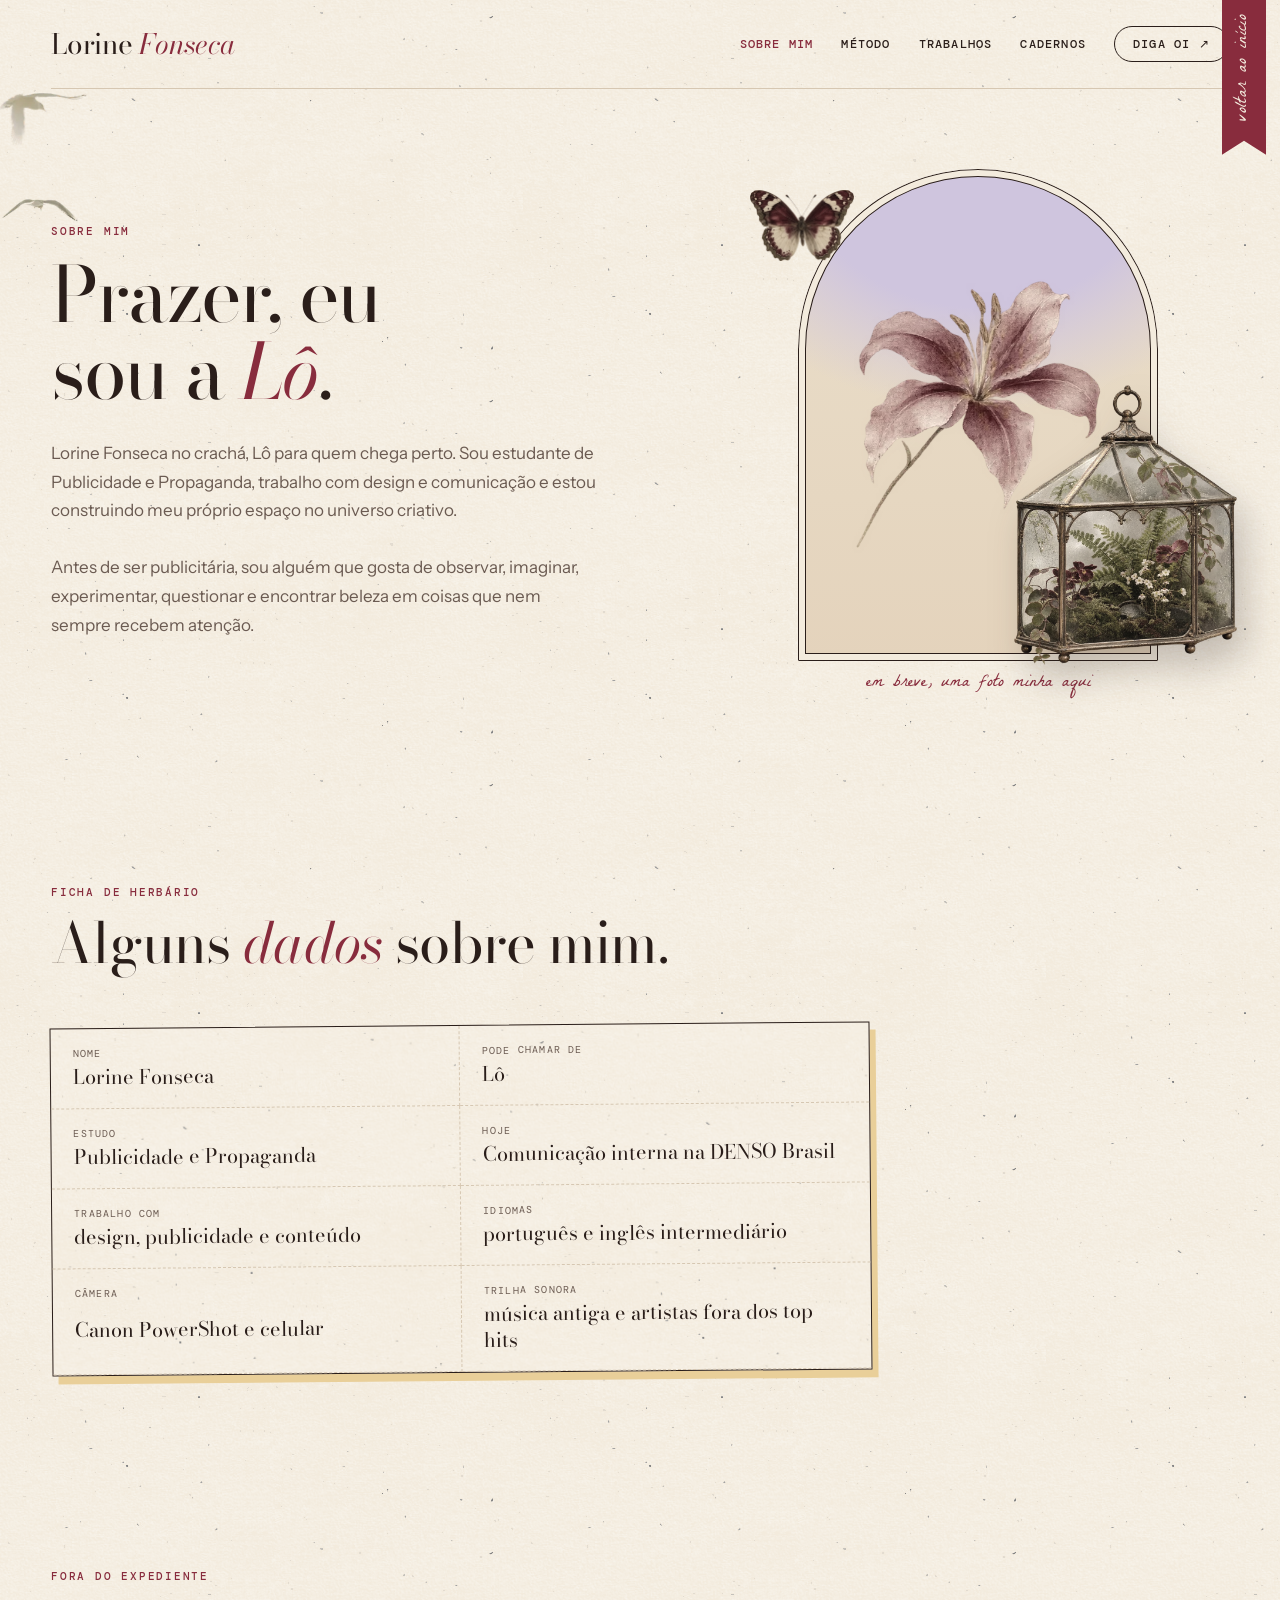
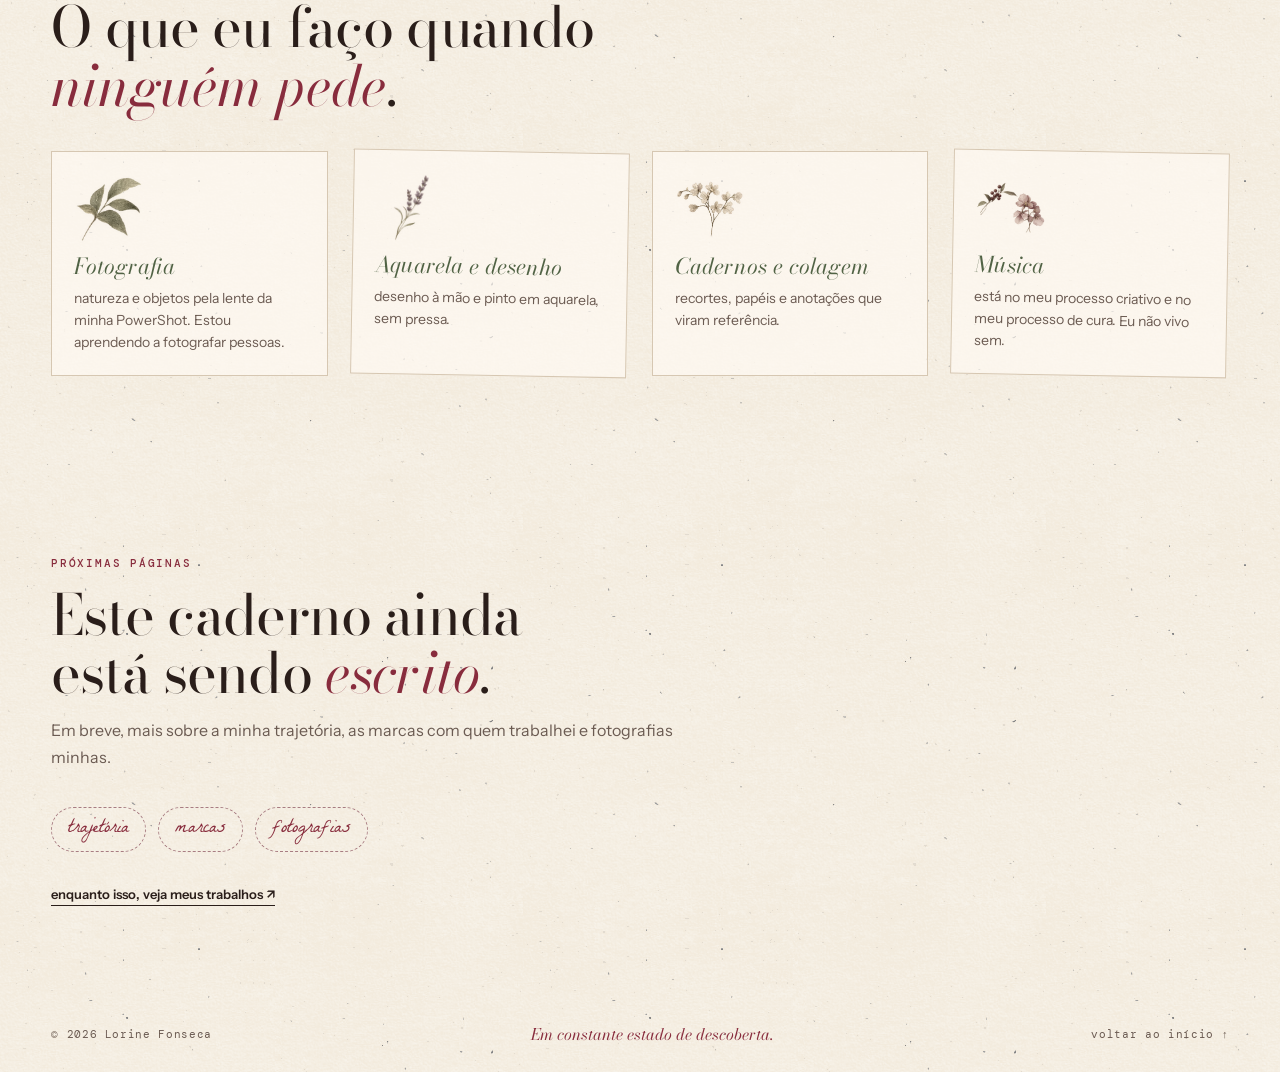
==== sobre-mim.html @ bb33f0a3 "Sobre mim, IA, ferramentas, vitrola e aquarelas desbotadas - Abertura volta para a orquídea no arco;" ====
<!doctype html>
<html lang="pt-BR">
<head>
  <meta charset="utf-8">
  <meta name="viewport" content="width=device-width,initial-scale=1">
  <meta name="theme-color" content="#F3EBDD">
  <meta name="description" content="Sobre a Lô: quem é Lorine Fonseca, o que estuda, o que faz e o que a inspira.">
  <title>Sobre mim | Lorine Fonseca</title>
  <link rel="preconnect" href="https://fonts.googleapis.com">
  <link rel="preconnect" href="https://fonts.gstatic.com" crossorigin>
  <link href="https://fonts.googleapis.com/css2?family=Bodoni+Moda:ital,opsz,wght@0,6..96,400..700;1,6..96,400..700&family=DM+Mono:wght@400;500&family=Instrument+Sans:wght@400..700&family=La+Belle+Aurore&family=Mrs+Saint+Delafield&display=swap" rel="stylesheet">
  <link rel="stylesheet" href="styles.css">
</head>
<body>
  <a class="skip" href="#quem">pular para o conteúdo</a>

  <header class="masthead wrap">
    <a href="index.html" class="wordmark" aria-label="Lorine Fonseca, início">Lorine <em>Fonseca</em></a>
    <nav aria-label="Navegação principal">
      <a href="sobre-mim.html" aria-current="page">sobre mim</a>
      <a href="index.html#metodo">método</a>
      <a href="index.html#projetos">trabalhos</a>
      <a href="index.html#moodboard">cadernos</a>
      <a class="nav-contact" href="mailto:lorinefonseca0@gmail.com">diga oi ↗</a>
    </nav>
  </header>

  <a class="bookmark" href="index.html"><span>voltar ao início</span></a>

  <main>
    <section class="me-hero wrap" id="quem">
      <div class="sky" aria-hidden="true">
        <img class="bird b1" src="assets/objetos/passaro-3.webp" alt="" width="184" height="118">
        <img class="bird b2" src="assets/objetos/passaro-5.webp" alt="" width="240" height="82">
        <img class="petal p-a" src="assets/aquarela/petala-2.webp" alt="" width="129" height="96">
        <img class="petal p-b" src="assets/aquarela/petala.webp" alt="" width="96" height="114">
      </div>
      <div>
        <p class="eyebrow">sobre mim</p>
        <h1>Prazer, eu sou a <em>Lô</em>.</h1>
        <p class="intro">Lorine Fonseca no crachá, Lô para quem chega perto. Sou estudante de Publicidade e Propaganda, trabalho com design e comunicação e estou construindo meu próprio espaço no universo criativo.</p>
        <p class="intro">Antes de ser publicitária, sou alguém que gosta de observar, imaginar, experimentar, questionar e encontrar beleza em coisas que nem sempre recebem atenção.</p>
      </div>
      <figure class="portrait-art">
        <div class="arch">
          <img src="assets/aquarela/lirio.webp" alt="Lírio em aquarela" width="345" height="375">
        </div>
        <img class="butterfly" src="assets/objetos/borboleta-vinho.webp" alt="" width="420" height="287">
        <img class="terrarium" src="assets/objetos/terrario.webp" alt="Terrário de vidro e bronze com samambaias e flores" width="760" height="951">
        <figcaption class="portrait-note">em breve, uma foto minha aqui</figcaption>
      </figure>
    </section>

    <section class="me-section wrap" aria-labelledby="ficha">
      <div class="me-section-head">
        <p class="label">ficha de herbário</p>
        <h2 id="ficha">Alguns <em>dados</em> sobre mim.</h2>
      </div>
      <dl class="file-card">
        <div><dt>nome</dt><dd>Lorine Fonseca</dd></div>
        <div><dt>pode chamar de</dt><dd>Lô</dd></div>
        <div><dt>estudo</dt><dd>Publicidade e Propaganda</dd></div>
        <div><dt>hoje</dt><dd>Comunicação interna na DENSO Brasil</dd></div>
        <div><dt>trabalho com</dt><dd>design, publicidade e conteúdo</dd></div>
        <div><dt>idiomas</dt><dd>português e inglês intermediário</dd></div>
        <div><dt>câmera</dt><dd>Canon PowerShot e celular</dd></div>
        <div><dt>trilha sonora</dt><dd>música antiga e artistas fora dos top hits</dd></div>
      </dl>
    </section>

    <section class="me-section wrap" aria-labelledby="fora">
      <div class="me-section-head">
        <p class="label">fora do expediente</p>
        <h2 id="fora">O que eu faço quando <em>ninguém pede</em>.</h2>
      </div>
      <div class="hobbies">
        <figure class="hobby">
          <img src="assets/aquarela/folhas.webp" alt="" width="219" height="216" loading="lazy">
          <b>Fotografia</b>
          <span>natureza e objetos pela lente da minha PowerShot. Estou aprendendo a fotografar pessoas.</span>
        </figure>
        <figure class="hobby">
          <img src="assets/aquarela/lavanda.webp" alt="" width="162" height="300" loading="lazy">
          <b>Aquarela e desenho</b>
          <span>desenho à mão e pinto em aquarela, sem pressa.</span>
        </figure>
        <figure class="hobby">
          <img src="assets/aquarela/ramo-creme.webp" alt="" width="273" height="231" loading="lazy">
          <b>Cadernos e colagem</b>
          <span>recortes, papéis e anotações que viram referência.</span>
        </figure>
        <figure class="hobby">
          <img src="assets/aquarela/frutinhas.webp" alt="" width="432" height="327" loading="lazy">
          <b>Música</b>
          <span>está no meu processo criativo e no meu processo de cura. Eu não vivo sem.</span>
        </figure>
      </div>
    </section>

    <section class="me-section wrap" aria-labelledby="proximas">
      <div class="me-section-head">
        <p class="label">próximas páginas</p>
        <h2 id="proximas">Este caderno ainda está sendo <em>escrito</em>.</h2>
        <p>Em breve, mais sobre a minha trajetória, as marcas com quem trabalhei e fotografias minhas.</p>
      </div>
      <div class="next-pages">
        <span>trajetória</span><span>marcas</span><span>fotografias</span>
      </div>
      <a class="text-link" href="index.html#projetos">enquanto isso, veja meus trabalhos ↗</a>
    </section>
  </main>

  <footer class="footer wrap">
    <span>© <span id="year">2026</span> Lorine Fonseca</span>
    <span class="footer-note">Em constante estado de descoberta.</span>
    <a href="index.html">voltar ao início ↑</a>
  </footer>

  <script src="script.js"></script>
</body>
</html>
---- styles.css ----
/* =========================================================
   Lorine Fonseca (Lô) — portfólio
   Direção: editorial anotado + botânica em aquarela.
   Paleta baseada nas paletas salvas na pasta "new me".
   ========================================================= */
:root {
  --papel: #F3EBDD;
  --papel-2: #EADFCB;
  --tinta: #2A1E1A;
  --tinta-suave: #6B5B52;
  --linha: #D6C7B2;
  --borgonha: #882C3D;   /* Deep Burgundy */
  --vinho: #5E1A28;
  --oliva: #818D47;      /* Olive Green */
  --floresta: #516345;   /* Forest Green */
  --musgo: #2F3A24;
  --ouro: #C29A51;       /* Muted Gold */
  --rosa: #A87D82;       /* Dusty Rose */
  --manteiga: #E9CF99;
  --lavanda: #CFC5DE;

  --f-display: 'Bodoni Moda', 'Didot', 'Bodoni 72', 'Times New Roman', serif;
  --f-text: 'Instrument Sans', 'Helvetica Neue', Arial, sans-serif;
  --f-mono: 'DM Mono', ui-monospace, Menlo, monospace;
  --f-hand: 'La Belle Aurore', 'Segoe Script', cursive;
  --f-sig: 'Mrs Saint Delafield', 'Snell Roundhand', cursive;

  --gutter: max(20px, 4vw);
  --tex-papel: url('assets/texturas/papel.png');
  /* ilustrações desbotadas, como aquarela; a cor volta no hover */
  --desbotado: saturate(.5) sepia(.14) brightness(1.04) contrast(.94);
  --vivo: saturate(.95) sepia(0) brightness(1) contrast(1);
}

*, *::before, *::after { box-sizing: border-box; }
html { scroll-behavior: smooth; }
body {
  margin: 0;
  background: var(--papel) var(--tex-papel);
  color: var(--tinta);
  font: 16px/1.7 var(--f-text);
  overflow-x: hidden;
  -webkit-font-smoothing: antialiased;
}
img { max-width: 100%; height: auto; display: block; }
a { color: inherit; text-decoration: none; }
h1, h2, h3 { margin: 0; font-weight: 400; text-wrap: balance; }
p { margin: 0; }
::selection { background: var(--lavanda); color: var(--tinta); }
:focus-visible { outline: 2px solid var(--borgonha); outline-offset: 4px; }

.wrap { width: min(1200px, 100% - 2 * var(--gutter)); margin-inline: auto; }
.label, .eyebrow {
  font: 500 11px/1.4 var(--f-mono);
  letter-spacing: .16em;
  text-transform: uppercase;
  color: var(--borgonha);
}
.skip {
  position: absolute; left: 12px; top: -60px; z-index: 50;
  background: var(--tinta); color: var(--papel); padding: 10px 14px; font-size: 13px;
}
.skip:focus { top: 12px; }

/* ---------- ilustrações: aquarela desbotada ---------- */
.arch img, .about-art img, .pressed img, .wc, .deco, .services img,
.player-art .gramophone, .object img, .butterfly, .petal, .portrait-art img, .hobby img {
  filter: var(--desbotado);
  transition: filter .8s ease, transform .6s ease;
}
.hero-art:hover .arch img, .about-art:hover img, .pressed:hover img, .services li:hover img,
.object:hover img, .soundtrack:hover .gramophone, .portrait-art:hover img, .hobby:hover img { filter: var(--vivo); }
.deco { position: absolute; pointer-events: none; opacity: .85; }

/* ---------- botões e links ---------- */
.btn {
  display: inline-flex; align-items: center; gap: 18px;
  background: var(--tinta); color: var(--papel);
  padding: 16px 24px; border-radius: 999px;
  font: 600 13px/1 var(--f-text); letter-spacing: .02em;
  transition: background .25s, transform .25s;
}
.btn:hover { background: var(--borgonha); transform: translateY(-2px); }
.btn-light { background: var(--papel); color: var(--musgo); }
.btn-light:hover { background: var(--manteiga); color: var(--musgo); }
.text-link {
  justify-self: start;
  font: 600 13px/1 var(--f-text);
  padding-bottom: 5px;
  background: linear-gradient(currentColor, currentColor) 0 100% / 100% 1px no-repeat;
  transition: color .2s;
}
.text-link:hover { color: var(--borgonha); }

/* ---------- cabeçalho ---------- */
.masthead {
  position: relative; z-index: 5;
  display: flex; align-items: center; justify-content: space-between; gap: 24px;
  padding-block: 26px;
  border-bottom: 1px solid var(--linha);
}
.wordmark { font: 400 28px/1 var(--f-display); letter-spacing: -.01em; white-space: nowrap; }
.wordmark em { color: var(--borgonha); }
.masthead nav { display: flex; align-items: center; gap: 28px; font: 500 12px/1 var(--f-mono); letter-spacing: .1em; text-transform: uppercase; }
.masthead nav a:not(.nav-contact):hover, .masthead nav a[aria-current] { color: var(--borgonha); }
.nav-contact { border: 1px solid var(--tinta); border-radius: 999px; padding: 11px 18px; transition: background .2s, color .2s; }
.nav-contact:hover { background: var(--tinta); color: var(--papel); }

/* ---------- marcador de página (flutuante) ---------- */
.bookmark {
  position: fixed; z-index: 40;
  right: max(14px, env(safe-area-inset-right, 0px)); top: 0;
  width: 44px; padding: 22px 0 34px;
  background: var(--borgonha); color: var(--papel);
  clip-path: polygon(0 0, 100% 0, 100% 100%, 50% calc(100% - 14px), 0 100%);
  box-shadow: 0 6px 14px #2a1e1a40;
  display: grid; justify-items: center;
  transform: translateY(-8px);
  transition: transform .35s cubic-bezier(.2, .7, .2, 1), background .25s;
  animation: bookmark-in 1s .6s both cubic-bezier(.2, .7, .2, 1);
}
.bookmark span { writing-mode: vertical-rl; transform: rotate(180deg); font: 400 18px/1 var(--f-hand); letter-spacing: .02em; white-space: nowrap; }
.bookmark:hover, .bookmark:focus-visible { transform: translateY(0); background: var(--vinho); }
@keyframes bookmark-in { from { transform: translateY(-110%); } }

/* ---------- início ---------- */
.hero {
  position: relative;
  display: grid;
  grid-template-columns: 170px minmax(0, 1.25fr) minmax(0, .85fr);
  gap: 48px;
  align-items: center;
  padding-block: 72px 96px;
}
.sky { position: absolute; inset: -60px calc(-1 * var(--gutter)) 0; overflow: hidden; pointer-events: none; z-index: 0; }
.hero > :not(.sky) { position: relative; z-index: 1; }

.bird { position: absolute; pointer-events: none; opacity: .75; }
.sky .bird { left: 0; animation: fly linear infinite; }
.b1 { width: 90px; top: 8%; animation-duration: 38s !important; animation-delay: -6s !important; }
.b2 { width: 80px; top: 22%; animation-duration: 46s !important; animation-delay: -24s !important; }
.b3 { width: 64px; top: 4%; animation-duration: 52s !important; animation-delay: -38s !important; }
@keyframes fly {
  0% { transform: translate(-15vw, 30px) rotate(4deg); }
  25% { transform: translate(20vw, 0) rotate(-2deg); }
  50% { transform: translate(55vw, 26px) rotate(3deg); }
  75% { transform: translate(85vw, -6px) rotate(-3deg); }
  100% { transform: translate(115vw, 20px) rotate(2deg); }
}
.petal { position: absolute; width: 26px; top: -40px; opacity: 0; animation: fall linear infinite; }
.p-a { left: 62%; animation-duration: 15s; animation-delay: 1s; }
.p-b { left: 80%; width: 32px; animation-duration: 19s; animation-delay: 6s; }
.p-c { left: 40%; width: 20px; animation-duration: 17s; animation-delay: 11s; }
@keyframes fall {
  0% { transform: translate(0, 0) rotate(0); opacity: 0; }
  10% { opacity: .9; }
  50% { transform: translate(-40px, 360px) rotate(160deg); }
  90% { opacity: .8; }
  100% { transform: translate(30px, 720px) rotate(320deg); opacity: 0; }
}

.margin {
  align-self: stretch;
  display: grid; align-content: center; gap: 10px;
  padding-right: 24px;
  border-right: 1px solid var(--linha);
}
.note-n { font: 400 11px/1.3 var(--f-mono); letter-spacing: .08em; color: var(--tinta-suave); margin-top: 14px; }
.note-n:first-child { margin-top: 0; }
.hand { font: 400 20px/1.2 var(--f-hand); color: var(--borgonha); transition: opacity .4s, transform .4s; }
.hand.dim { opacity: .22; }
.hand.lit { transform: translateX(4px); }

.hero h1 {
  font: 400 clamp(40px, 5.2vw, 76px)/1.03 var(--f-display);
  letter-spacing: -.02em;
  margin-top: 22px;
}
.w {
  font: inherit; font-style: italic; color: var(--borgonha); letter-spacing: inherit;
  background: linear-gradient(var(--lavanda), var(--lavanda)) 0 88% / 0 .3em no-repeat;
  border: 0; padding: 0; cursor: help;
  transition: background-size .4s ease, color .3s;
}
.w:hover, .w:focus-visible, .w.on { background-size: 100% .3em; color: var(--vinho); outline: none; }
.intro { max-width: 46ch; margin-top: 28px; color: var(--tinta-suave); font-size: 17px; }
.hero-actions { display: flex; align-items: center; gap: 28px; margin-top: 34px; flex-wrap: wrap; }

.hero-art { position: relative; margin: 0; justify-self: center; width: min(100%, 380px); }
.arch {
  position: relative;
  aspect-ratio: 3 / 4.1;
  border-radius: 999px 999px 6px 6px;
  overflow: hidden;
  background:
    radial-gradient(120% 70% at 50% 0%, var(--lavanda) 0 40%, transparent 70%),
    linear-gradient(var(--papel-2), #E4D3BC);
  box-shadow: inset 0 0 0 1px var(--tinta), inset 0 0 0 7px var(--papel), inset 0 0 0 8px var(--tinta);
}
.arch img {
  position: absolute; left: 50%; top: 5%;
  width: 84%; transform: translateX(-50%);
}
.hero-art:hover .arch img { transform: translateX(-50%) scale(1.03) rotate(-1deg); }
.butterfly {
  position: absolute; width: 104px; left: -48px; top: 4%;
  animation: flutter 5s ease-in-out infinite alternate;
  pointer-events: none;
}
@keyframes flutter {
  0% { transform: rotate(-18deg) translate(0, 0) scaleX(1); }
  45% { transform: rotate(-12deg) translate(8px, -12px) scaleX(.86); }
  55% { transform: rotate(-12deg) translate(10px, -14px) scaleX(1); }
  100% { transform: rotate(-22deg) translate(-4px, 6px) scaleX(.92); }
}
.hero-art figcaption { display: flex; justify-content: space-between; align-items: baseline; gap: 12px; margin-top: 10px; }
.sig { font: 400 52px/1 var(--f-sig); color: var(--borgonha); }
.tag { font: 400 10px/1.3 var(--f-mono); letter-spacing: .06em; color: var(--tinta-suave); text-align: right; }

/* ---------- faixa de frases ---------- */
.ticker { background: var(--borgonha); color: var(--papel); overflow: hidden; white-space: nowrap; padding-block: 16px; }
.ticker-track { display: inline-flex; align-items: center; gap: 28px; animation: marquee 60s linear infinite; }
.ticker span { font: italic 400 22px/1 var(--f-display); }
.ticker i { font-style: normal; color: var(--manteiga); font-size: 20px; }
@keyframes marquee { to { transform: translateX(-50%); } }

/* ---------- sobre ---------- */
.about {
  position: relative;
  display: grid;
  grid-template-columns: minmax(0, .8fr) minmax(0, 1.2fr);
  gap: 72px;
  align-items: center;
  padding-block: 120px;
}
.deco-hera { width: 110px; right: -10px; top: 40px; animation: sway 7s ease-in-out infinite alternate; transform-origin: top center; }
@keyframes sway { from { rotate: -2deg; } to { rotate: 3deg; } }
.about-art { position: relative; margin: 0; max-width: 430px; justify-self: center; }
.specimen-label {
  position: absolute; right: -18px; bottom: 8%;
  display: grid; gap: 4px;
  background: var(--papel) var(--tex-papel);
  border: 1px solid var(--tinta);
  padding: 12px 16px; max-width: 220px;
  transform: rotate(-3deg);
  box-shadow: 4px 6px 0 var(--manteiga);
}
.specimen-label span { font: italic 400 18px/1.1 var(--f-display); }
.specimen-label small { font: 400 16px/1.15 var(--f-hand); color: var(--borgonha); }
.about-copy { display: grid; gap: 18px; max-width: 620px; }
.about-copy h2, .notebook-head h2, .contact h2, .ai h2, .me-section h2 {
  font: 400 clamp(38px, 4.4vw, 62px)/1.04 var(--f-display);
  letter-spacing: -.015em;
}
.about-copy h2 em, .notebook-head h2 em, .ai h2 em, .me-section h2 em { color: var(--borgonha); }
.about-copy > p:not(.label) { color: var(--tinta-suave); }
.principles { list-style: none; margin: 14px 0 0; padding: 0; display: grid; grid-template-columns: repeat(3, minmax(0, 1fr)); gap: 14px; }
.principles li {
  display: grid; gap: 6px; align-content: start;
  padding: 16px 16px 18px;
  border: 1px solid var(--linha);
  background: #fffaf2a6;
  transition: transform .3s, border-color .3s;
}
.principles li:hover { transform: translateY(-3px) rotate(-.6deg); border-color: var(--tinta); }
.p-n { font: 400 10px/1.3 var(--f-mono); letter-spacing: .1em; text-transform: uppercase; color: var(--tinta-suave); }
.principles b { font: italic 400 22px/1.1 var(--f-display); color: var(--floresta); }
.principles li > span:last-child { font-size: 14px; line-height: 1.5; color: var(--tinta-suave); }

/* ---------- método, serviços e ferramentas (sketchbook) ---------- */
.method {
  position: relative; isolation: isolate;
  padding-block: 110px 120px;
  background:
    linear-gradient(#2f3a24b3, #2f3a2499),
    var(--floresta) url('assets/fotos/bokeh.webp') center / cover no-repeat;
  color: var(--papel);
  overflow: hidden;
}
.method-head { display: grid; gap: 14px; max-width: 680px; }
.method-head .label { color: var(--manteiga); }
.method-head h2 { font: 400 clamp(38px, 4.4vw, 62px)/1.04 var(--f-display); letter-spacing: -.015em; }
.method-head h2 em { color: var(--manteiga); }
.sketchbook {
  position: relative;
  display: grid; grid-template-columns: repeat(2, minmax(0, 1fr));
  margin-top: 52px;
  color: var(--tinta);
  filter: drop-shadow(0 30px 40px #0000004d);
}
.sketchbook-2 { margin-top: 40px; transform: rotate(-.6deg); }
.sketchbook::after {
  content: ''; position: absolute; left: 50%; top: 18px; bottom: 18px; width: 2px; translate: -1px 0;
  background: repeating-linear-gradient(var(--tinta-suave) 0 8px, transparent 8px 18px);
  opacity: .5;
}
.page {
  position: relative; min-width: 0;
  padding: 48px 48px 56px;
  background:
    repeating-linear-gradient(transparent 0 31px, #c9b8a259 31px 32px) 0 104px / 100% calc(100% - 104px) no-repeat,
    var(--papel) var(--tex-papel);
}
.page-left { border-radius: 6px 0 0 6px; box-shadow: inset -24px 0 30px -24px #2a1e1a40; }
.page-right { border-radius: 0 6px 6px 0; box-shadow: inset 24px 0 30px -24px #2a1e1a40; }
.page-tag { font: 400 10px/1.3 var(--f-mono); letter-spacing: .1em; text-transform: uppercase; color: var(--tinta-suave); }
.page h3 { font: italic 400 34px/1.1 var(--f-display); color: var(--borgonha); margin: 10px 0 22px; padding-right: 70px; }
.wc { position: absolute; pointer-events: none; }
.wc-lavanda { width: 70px; right: 34px; top: 26px; transform: rotate(12deg); }
.wc-hera { width: 92px; right: 18px; top: -18px; animation: sway 8s ease-in-out infinite alternate; transform-origin: top center; }
.wc-ginkgo { width: 64px; right: 34px; top: 30px; transform: rotate(-14deg); }
.wc-flor { width: 84px; right: 28px; top: 22px; animation: sway 9s ease-in-out infinite alternate; }
.steps { list-style: none; counter-reset: s; margin: 0; padding: 0; display: grid; }
.steps li { counter-increment: s; display: grid; grid-template-columns: 34px 1fr; column-gap: 8px; padding-block: 6px; min-height: 64px; align-content: start; }
.steps li::before { content: counter(s, decimal-leading-zero); grid-row: span 2; font: 400 12px/2.4 var(--f-mono); color: var(--borgonha); }
.steps b { font: 400 21px/1.3 var(--f-display); }
.steps span { font-size: 14px; line-height: 1.55; color: var(--tinta-suave); }
.page-note { font: 400 21px/1.2 var(--f-hand); color: var(--borgonha); margin-top: 18px; transform: rotate(-2deg); }
.services { list-style: none; margin: 0; padding: 0; display: grid; gap: 12px; }
.services li { display: grid; grid-template-columns: 50px 1fr; gap: 14px; align-items: center; padding-bottom: 10px; border-bottom: 1px dashed #c9b8a2; }
.services li:last-child { border-bottom: 0; }
.services img { width: 50px; height: 50px; object-fit: contain; }
.services li:hover img { transform: rotate(-10deg) scale(1.1); }
.services b { display: block; font: 400 19px/1.25 var(--f-display); }
.services span { font-size: 14px; line-height: 1.5; color: var(--tinta-suave); }
.tools { margin: 0; display: grid; gap: 14px; }
.tools > div { display: grid; gap: 6px; }
.tools dt { font: 400 18px/1.1 var(--f-hand); color: var(--borgonha); }
.tools dd { margin: 0; display: flex; flex-wrap: wrap; gap: 6px; }
.tools dd span {
  font: 400 12px/1 var(--f-mono); letter-spacing: .02em;
  padding: 7px 10px; border: 1px solid var(--linha); background: #fffaf2;
  transition: transform .25s, border-color .25s;
}
.tools dd span:nth-child(odd) { transform: rotate(-1deg); }
.tools dd span:hover { transform: rotate(0) translateY(-2px); border-color: var(--tinta); }
.tools .fav { background: var(--manteiga); border-color: var(--ouro); }
.deals { list-style: none; margin: 0; padding: 0; display: grid; }
.deals li { position: relative; padding: 4px 0 4px 26px; min-height: 32px; font-size: 15px; line-height: 1.55; }
.deals li::before { content: '✓'; position: absolute; left: 2px; top: 3px; font: 400 18px/1 var(--f-hand); color: var(--oliva); }
.stamp-row { display: flex; flex-wrap: wrap; gap: 14px; margin-top: 22px; }
.stamp {
  font: 500 11px/1 var(--f-mono); letter-spacing: .12em; text-transform: uppercase;
  color: var(--borgonha); border: 2px solid var(--borgonha); border-radius: 4px;
  padding: 10px 12px; transform: rotate(-4deg); opacity: .9;
}
.stamp-2 { color: var(--floresta); border-color: var(--floresta); transform: rotate(3deg); }

/* ---------- IA ---------- */
.ai {
  position: relative;
  display: grid; grid-template-columns: minmax(0, 1.1fr) minmax(0, .9fr);
  gap: 64px; align-items: center;
  padding-block: 120px;
}
.deco-folhas { width: 110px; right: 2%; top: 30px; transform: rotate(-20deg); animation: sway 8s ease-in-out infinite alternate; }
.ai-copy { display: grid; gap: 18px; }
.ai-copy > p:not(.label) { color: var(--tinta-suave); max-width: 56ch; }
.ai-quote {
  position: relative; margin: 8px 0;
  font: italic 400 clamp(24px, 2.4vw, 32px)/1.25 var(--f-display); color: var(--vinho);
  padding: 22px 26px; max-width: 30ch;
}
.ai-quote .wash {
  position: absolute; inset: 0; z-index: -1;
  background: url('assets/aquarela/mancha-rosa.webp') center / 100% 100% no-repeat;
  opacity: .45; filter: var(--desbotado);
}
.ledger {
  display: grid; grid-template-columns: repeat(2, minmax(0, 1fr));
  background:
    repeating-linear-gradient(transparent 0 35px, #c9b8a266 35px 36px) 0 56px / 100% calc(100% - 56px) no-repeat,
    var(--papel) var(--tex-papel);
  border: 1px solid var(--linha);
  box-shadow: 0 24px 40px -30px #2a1e1a66;
  transform: rotate(1deg);
}
.ledger-col { padding: 22px 22px 26px; }
.ledger-me { border-left: 1px solid var(--rosa); }
.ledger-h { font: 400 22px/1.1 var(--f-hand); color: var(--tinta-suave); height: 34px; }
.ledger-me .ledger-h { color: var(--borgonha); }
.ledger ul { list-style: none; margin: 0; padding: 0; }
.ledger li { font-size: 14px; line-height: 1.35; min-height: 36px; padding-top: 9px; }
.ledger-me li { font-weight: 600; }

/* ---------- trabalhos ---------- */
.projects { position: relative; background: var(--papel-2) var(--tex-papel); padding-block: 96px 120px; overflow: hidden; }
.projects .wrap { position: relative; }
.deco-ramo { width: 120px; left: 46%; top: -70px; transform: rotate(8deg); }
.projects-head { display: flex; justify-content: space-between; align-items: baseline; gap: 20px; flex-wrap: wrap; }
.behance-grid {
  position: relative; z-index: 1;
  display: grid; grid-template-columns: repeat(3, minmax(0, 1fr));
  gap: 56px 32px; margin-top: 44px;
}
.work { display: grid; grid-template-columns: auto 1fr; column-gap: 12px; align-content: start; }
.work-img {
  grid-column: 1 / -1;
  display: block; overflow: hidden;
  aspect-ratio: 404 / 316;
  background: var(--papel);
  padding: 10px;
  border: 1px solid var(--linha);
  box-shadow: 0 18px 30px -24px #2a1e1a66;
  transition: transform .4s, box-shadow .4s;
}
.work-img img { width: 100%; height: 100%; object-fit: cover; transition: transform .6s; }
.work:hover .work-img, .work:focus-visible .work-img { transform: translateY(-6px) rotate(-.6deg); box-shadow: 0 26px 36px -24px #2a1e1a80; }
.work:hover .work-img img { transform: scale(1.04); }
.work-n { font: 400 11px/1 var(--f-mono); color: var(--tinta-suave); margin-top: 20px; padding-top: 6px; }
.work h3 { font: 400 26px/1.1 var(--f-display); margin-top: 18px; }
.work-tag { grid-column: 2; font: 400 12px/1.4 var(--f-mono); letter-spacing: .04em; color: var(--tinta-suave); margin-top: 6px; }
.work-cta {
  grid-column: 2; justify-self: start; margin-top: 12px;
  font: 400 18px/1 var(--f-hand); color: var(--borgonha);
  opacity: .7; transform: translateX(-4px);
  transition: opacity .3s, transform .3s;
}
.work:hover .work-cta, .work:focus-visible .work-cta { opacity: 1; transform: none; }

/* ---------- cadernos ---------- */
.notebook { position: relative; padding-block: 120px; display: grid; gap: 48px; }
.bird-still { width: 110px; right: 4%; top: 90px; animation: hover-bird 6s ease-in-out infinite alternate; }
@keyframes hover-bird { to { translate: -24px 10px; rotate: -4deg; } }
.notebook-head { display: grid; gap: 16px; max-width: 640px; }
.notebook-head > p:not(.label) { color: var(--tinta-suave); }
.herbarium {
  position: relative;
  display: grid;
  grid-template-columns: repeat(12, minmax(0, 1fr));
  grid-auto-rows: minmax(60px, auto);
  gap: 20px;
  padding: 40px;
  background: #fffaf2b3 var(--tex-papel);
  border: 1px solid var(--linha);
  box-shadow: 0 30px 50px -40px #2a1e1a59;
}
.pressed { margin: 0; position: relative; display: grid; gap: 8px; justify-items: center; transition: transform .5s; }
.pressed::before { content: ''; position: absolute; top: -10px; width: 70px; height: 20px; background: #e9cf99b3; transform: rotate(-4deg); z-index: 1; }
.pressed img { width: 100%; height: auto; }
.pressed figcaption { font: 400 18px/1.1 var(--f-hand); color: var(--borgonha); }
.pressed:hover { transform: rotate(-1.5deg) translateY(-4px); }
.p1 { grid-column: 1 / span 3; grid-row: 1 / span 5; }
.p2 { grid-column: 4 / span 4; grid-row: 1 / span 5; transform: rotate(1.5deg); }
.p2:hover { transform: rotate(0) translateY(-4px); }
.p3 { grid-column: 8 / span 3; grid-row: 1 / span 5; transform: rotate(-1deg); }
.p4 { grid-column: 11 / span 2; grid-row: 1 / span 2; transform: rotate(4deg); }
.p4::before { display: none; }
.object { margin: 0; display: grid; gap: 6px; justify-items: center; align-content: end; }
.object img { width: 100%; max-width: 170px; transform-origin: 50% 100%; }
.object:hover img { transform: rotate(-3deg); }
.object figcaption { font: 400 17px/1.1 var(--f-hand); color: var(--borgonha); text-align: center; }
.cat { grid-column: 11 / span 2; grid-row: 3 / span 3; }
.mood-tags { grid-column: 1 / span 8; grid-row: 6; align-self: center; list-style: none; margin: 0; padding: 0; display: flex; flex-wrap: wrap; gap: 8px; align-content: start; }
.mood-tags li { font: 400 11px/1 var(--f-mono); letter-spacing: .06em; padding: 9px 13px; border: 1px dashed var(--rosa); border-radius: 999px; color: var(--vinho); }
.phrase {
  grid-column: 9 / span 4; grid-row: 6; align-self: center;
  display: grid; gap: 6px; text-align: left;
  font: inherit; color: inherit; cursor: pointer;
  background: var(--papel); border: 1px solid var(--tinta);
  padding: 16px 18px;
  box-shadow: 4px 5px 0 var(--lavanda);
  transform: rotate(1deg);
  transition: transform .3s, box-shadow .3s;
}
.phrase:hover { transform: rotate(0) translateY(-2px); box-shadow: 6px 8px 0 var(--lavanda); }
.phrase-label { font: 400 10px/1.3 var(--f-mono); letter-spacing: .08em; text-transform: uppercase; color: var(--tinta-suave); }
.phrase-text { font: italic 400 22px/1.2 var(--f-display); transition: opacity .3s; }
.phrase-text.out { opacity: 0; }

/* ---------- trilha sonora (vitrola) ---------- */
.soundtrack {
  display: grid; grid-template-columns: minmax(0, .8fr) minmax(0, 1.2fr);
  gap: 56px; align-items: center;
  padding: 48px;
  background: linear-gradient(135deg, #f0d9dc 0%, #ead7c4 55%, #dfe2c8 100%);
  border-radius: 6px;
}
.player-art { position: relative; aspect-ratio: 1; width: 100%; max-width: 380px; justify-self: center; }
.vinyl {
  position: absolute; width: 74%; aspect-ratio: 1; left: 2%; bottom: 6%;
  border-radius: 50%;
  background:
    radial-gradient(circle, var(--borgonha) 0 15%, #1b1414 15.5% 17%, transparent 17.5%),
    repeating-radial-gradient(circle, #1b1414 0 2px, #2a2020 2px 4px);
  box-shadow: 0 16px 30px -12px #0006;
  animation: spin 6s linear infinite;
  animation-play-state: paused;
  transition: translate .8s cubic-bezier(.2, .7, .2, 1);
}
.vinyl::after { /* reflexo */
  content: ''; position: absolute; inset: 0; border-radius: 50%;
  background: conic-gradient(from 30deg, transparent 0 10%, #ffffff1f 14%, transparent 20% 60%, #ffffff14 64%, transparent 70%);
}
.vinyl span { position: absolute; inset: 47%; border-radius: 50%; background: var(--papel); }
.soundtrack.playing .vinyl { animation-play-state: running; translate: -10px 0; }
@keyframes spin { to { transform: rotate(360deg); } }
.player-art .gramophone { position: absolute; width: 66%; right: 0; bottom: 0; filter: var(--desbotado) drop-shadow(8px 16px 14px #2a1e1a40); }
.soundtrack-copy { display: grid; gap: 14px; justify-items: start; min-width: 0; }
.soundtrack-copy h3 { font: italic 400 clamp(30px, 3.2vw, 44px)/1.08 var(--f-display); color: var(--vinho); }
.soundtrack-copy > p:not(.label):not(.hand-note) { color: var(--tinta-suave); max-width: 52ch; }
.hand-note { font: 400 19px/1.25 var(--f-hand); color: var(--borgonha); max-width: 44ch; }
.eq { display: inline-flex; gap: 2px; align-items: end; height: 10px; margin-right: 6px; vertical-align: -1px; }
.eq i { width: 3px; height: 30%; background: currentColor; transform-origin: bottom; transition: height .3s; }
.soundtrack.playing .eq i { animation: eq 1s ease-in-out infinite alternate; }
.soundtrack.playing .eq i:nth-child(1) { height: 40%; }
.soundtrack.playing .eq i:nth-child(2) { height: 100%; animation-delay: -.4s; }
.soundtrack.playing .eq i:nth-child(3) { height: 65%; animation-delay: -.7s; }
@keyframes eq { to { transform: scaleY(.35); } }
.tracks { list-style: none; margin: 4px 0 0; padding: 0; width: 100%; border-top: 1px solid #2a1e1a33; counter-reset: t; }
.tracks li { counter-increment: t; border-bottom: 1px solid #2a1e1a22; }
.tracks button, .tracks .soon {
  width: 100%; display: grid; grid-template-columns: 34px minmax(0, 1fr) auto; gap: 10px; align-items: baseline;
  padding: 11px 4px; text-align: left;
  background: none; border: 0; font: inherit; color: inherit; cursor: pointer;
  transition: background .25s, padding .25s;
}
.tracks .soon { cursor: default; color: var(--tinta-suave); }
.tracks button::before, .tracks .soon::before { content: 'A' counter(t); font: 400 11px/1 var(--f-mono); color: var(--tinta-suave); }
.tracks button:hover { background: #ffffff59; padding-left: 10px; }
.tracks .t-title { font: 400 18px/1.25 var(--f-display); overflow-wrap: anywhere; }
.tracks .t-artist { font: 400 12px/1 var(--f-mono); color: var(--tinta-suave); }
.tracks .soon .t-title { font: 400 18px/1.2 var(--f-hand); color: var(--borgonha); }
.tracks button[aria-pressed="true"] { background: #ffffff8c; padding-left: 10px; }
.tracks button[aria-pressed="true"] .t-title { color: var(--borgonha); font-style: italic; }
.spotify { width: 100%; }
.spotify iframe { width: 100%; height: 152px; border: 0; border-radius: 12px; display: block; }
.spotify.big iframe { height: 380px; }

/* ---------- contato ---------- */
.contact {
  position: relative; isolation: isolate;
  background:
    linear-gradient(90deg, #1f2718f2 0%, #1f2718cc 45%, #1f271833 100%),
    var(--musgo) url('assets/fotos/campo-noturno.webp') center 70% / cover no-repeat;
  color: var(--papel);
  overflow: hidden;
}
.contact .bird { z-index: -1; opacity: .9; }
.c1 { width: 120px; right: 22%; top: 70px; animation: glide 11s ease-in-out infinite alternate; }
.c2 { width: 100px; right: 10%; top: 150px; animation: glide 13s ease-in-out -4s infinite alternate; }
.c3 { width: 80px; right: 30%; top: 210px; animation: glide 9s ease-in-out -2s infinite alternate; }
@keyframes glide { to { translate: -60px 18px; rotate: -3deg; } }
.contact-inner { display: grid; gap: 22px; justify-items: start; padding-block: 130px 140px; }
.contact .label { color: var(--manteiga); }
.contact h2 em { color: var(--manteiga); }
.contact-inner > p:not(.label) { color: #efe6d6; font-size: 17px; max-width: 40ch; }
.contact-links { display: flex; gap: 24px; flex-wrap: wrap; font: 500 12px/1 var(--f-mono); letter-spacing: .08em; text-transform: uppercase; margin-top: 8px; }
.contact-links a { padding-bottom: 4px; border-bottom: 1px solid #f3ebdd66; transition: border-color .2s, color .2s; }
.contact-links a:hover { color: var(--manteiga); border-color: var(--manteiga); }

/* ---------- rodapé ---------- */
.footer {
  display: flex; justify-content: space-between; align-items: center; gap: 20px; flex-wrap: wrap;
  padding-block: 30px;
  font: 400 11px/1.4 var(--f-mono); letter-spacing: .06em; color: var(--tinta-suave);
}
.footer-note { font: italic 400 16px/1 var(--f-display); letter-spacing: 0; color: var(--borgonha); }
.footer a:hover { color: var(--borgonha); }

/* =========================================================
   Página "Sobre mim"
   ========================================================= */
.me-hero {
  position: relative;
  display: grid; grid-template-columns: minmax(0, 1.1fr) minmax(0, .9fr);
  gap: 64px; align-items: center;
  padding-block: 80px 100px;
}
.me-hero > :not(.sky) { position: relative; z-index: 1; }
.me-hero h1 { font: 400 clamp(46px, 6vw, 88px)/1 var(--f-display); letter-spacing: -.02em; margin-top: 18px; }
.me-hero h1 em { color: var(--borgonha); }
.me-hero .intro { max-width: 50ch; }
.portrait-art { position: relative; margin: 0; justify-self: center; width: min(100%, 360px); }
.portrait-art .arch { display: grid; place-items: center; }
.portrait-art .arch img { position: static; transform: none; width: 72%; }
.portrait-art .terrarium { position: absolute; width: 62%; right: -22%; bottom: 30px; filter: var(--desbotado) drop-shadow(10px 20px 18px #2a1e1a40); }
.portrait-note { font: 400 18px/1.2 var(--f-hand); color: var(--borgonha); margin-top: 12px; text-align: center; }
.me-section { position: relative; padding-block: 90px; display: grid; gap: 36px; }
.me-section-head { display: grid; gap: 14px; max-width: 640px; }
.me-section-head > p:not(.label) { color: var(--tinta-suave); }
.file-card {
  display: grid; grid-template-columns: repeat(2, minmax(0, 1fr));
  background: var(--papel) var(--tex-papel);
  border: 1px solid var(--tinta);
  box-shadow: 6px 8px 0 var(--manteiga);
  max-width: 820px;
  transform: rotate(-.5deg);
}
.file-card div { display: grid; gap: 4px; padding: 18px 22px; border-bottom: 1px dashed var(--linha); }
.file-card div:nth-child(odd) { border-right: 1px dashed var(--linha); }
.file-card dt { font: 400 10px/1.3 var(--f-mono); letter-spacing: .12em; text-transform: uppercase; color: var(--tinta-suave); }
.file-card dd { margin: 0; font: 400 20px/1.3 var(--f-display); }
.hobbies { display: grid; grid-template-columns: repeat(4, minmax(0, 1fr)); gap: 24px; }
.hobby { margin: 0; display: grid; gap: 10px; align-content: start; padding: 22px; background: #fffaf2b3; border: 1px solid var(--linha); transition: transform .4s; }
.hobby:nth-child(even) { transform: rotate(1deg); }
.hobby:hover { transform: rotate(0) translateY(-4px); }
.hobby img { width: 70px; height: 70px; object-fit: contain; }
.hobby b { font: italic 400 22px/1.1 var(--f-display); color: var(--floresta); }
.hobby span { font-size: 14px; line-height: 1.55; color: var(--tinta-suave); }
.next-pages { display: flex; flex-wrap: wrap; gap: 12px; }
.next-pages span { font: 400 19px/1 var(--f-hand); color: var(--borgonha); padding: 12px 16px; border: 1px dashed var(--rosa); border-radius: 999px; }

/* ---------- aparecer ao rolar (só com JS) ---------- */
.js .reveal { opacity: 0; translate: 0 18px; transition: opacity .9s ease, translate .9s ease, transform .5s, filter .8s; }
.js .reveal.in { opacity: 1; translate: 0 0; }

/* ---------- responsivo ---------- */
@media (max-width: 1080px) {
  .hero { grid-template-columns: 150px minmax(0, 1fr); }
  .hero-art { grid-column: 1 / -1; width: min(100%, 360px); }
  .masthead nav { gap: 18px; }
}
@media (max-width: 900px) {
  .about, .ai, .me-hero { grid-template-columns: 1fr; gap: 56px; padding-block: 90px; }
  .about-art { max-width: 340px; }
  .behance-grid { grid-template-columns: repeat(2, minmax(0, 1fr)); }
  .herbarium { grid-template-columns: repeat(6, minmax(0, 1fr)); padding: 28px; }
  .p1 { grid-column: 1 / span 3; grid-row: auto; }
  .p2 { grid-column: 4 / span 3; grid-row: auto; }
  .p3 { grid-column: 1 / span 3; grid-row: auto; }
  .p4 { grid-column: 4 / span 3; grid-row: auto; }
  .cat { grid-column: 1 / -1; grid-row: auto; }
  .mood-tags, .phrase { grid-column: 1 / -1; grid-row: auto; }
  .soundtrack { grid-template-columns: 1fr; }
  .player-art { max-width: 320px; }
  .sketchbook { grid-template-columns: 1fr; gap: 18px; }
  .sketchbook::after { display: none; }
  .sketchbook-2 { transform: none; }
  .page-left, .page-right { border-radius: 6px; box-shadow: none; }
  .hobbies { grid-template-columns: repeat(2, minmax(0, 1fr)); }
  .portrait-art { width: min(80%, 320px); }
}
@media (max-width: 650px) {
  .masthead { padding-block: 18px; }
  .wordmark { font-size: 23px; }
  .masthead nav a:not(.nav-contact) { display: none; }
  .nav-contact { padding: 9px 14px; }
  .bookmark { width: 36px; padding: 16px 0 28px; }
  .bookmark span { font-size: 15px; }
  .hero { grid-template-columns: 1fr; gap: 28px; padding-block: 44px 64px; }
  .margin { order: 3; border-right: 0; border-top: 1px solid var(--linha); padding: 18px 0 0; grid-template-columns: auto 1fr; column-gap: 14px; row-gap: 8px; align-items: baseline; }
  .note-n { margin-top: 0; }
  .hero-art { order: 2; width: min(74%, 290px); }
  .butterfly { width: 80px; left: -30px; }
  .b1 { width: 64px; } .b2 { width: 56px; } .b3 { width: 46px; }
  .principles { grid-template-columns: 1fr; }
  .about-art { max-width: 250px; }
  .specimen-label { right: -6px; }
  .deco-hera { width: 70px; }
  .behance-grid { grid-template-columns: 1fr; gap: 44px; }
  .projects { padding-block: 72px 90px; }
  .notebook { padding-block: 84px; }
  .bird-still { width: 70px; top: 60px; }
  .herbarium { grid-template-columns: repeat(2, minmax(0, 1fr)); padding: 22px; gap: 26px 16px; }
  .p1, .p2, .p3, .p4 { grid-column: auto; }
  .page { padding: 34px 22px 40px; }
  .page h3 { font-size: 30px; padding-right: 52px; }
  .wc-lavanda { width: 44px; right: 14px; top: 16px; }
  .wc-hera { width: 64px; right: 8px; }
  .wc-ginkgo, .wc-flor { width: 48px; right: 14px; }
  .method { padding-block: 80px; }
  .ledger { grid-template-columns: 1fr; transform: none; }
  .ledger-me { border-left: 0; border-top: 1px solid var(--rosa); }
  .soundtrack { padding: 28px 22px; gap: 24px; }
  .contact-inner { padding-block: 96px 110px; }
  .c1 { width: 80px; right: 8%; top: 40px; } .c2 { width: 64px; right: 2%; top: 100px; } .c3 { display: none; }
  .portrait-art .terrarium { right: -6%; width: 54%; }
  .file-card { grid-template-columns: 1fr; }
  .file-card div:nth-child(odd) { border-right: 0; }
  .hobbies { grid-template-columns: 1fr; }
  .footer { flex-direction: column; text-align: center; }
}

@media (prefers-reduced-motion: reduce) {
  *, *::before, *::after { animation: none !important; transition: none !important; scroll-behavior: auto !important; }
  .petal { display: none; }
  .js .reveal { opacity: 1; translate: 0 0; }
}
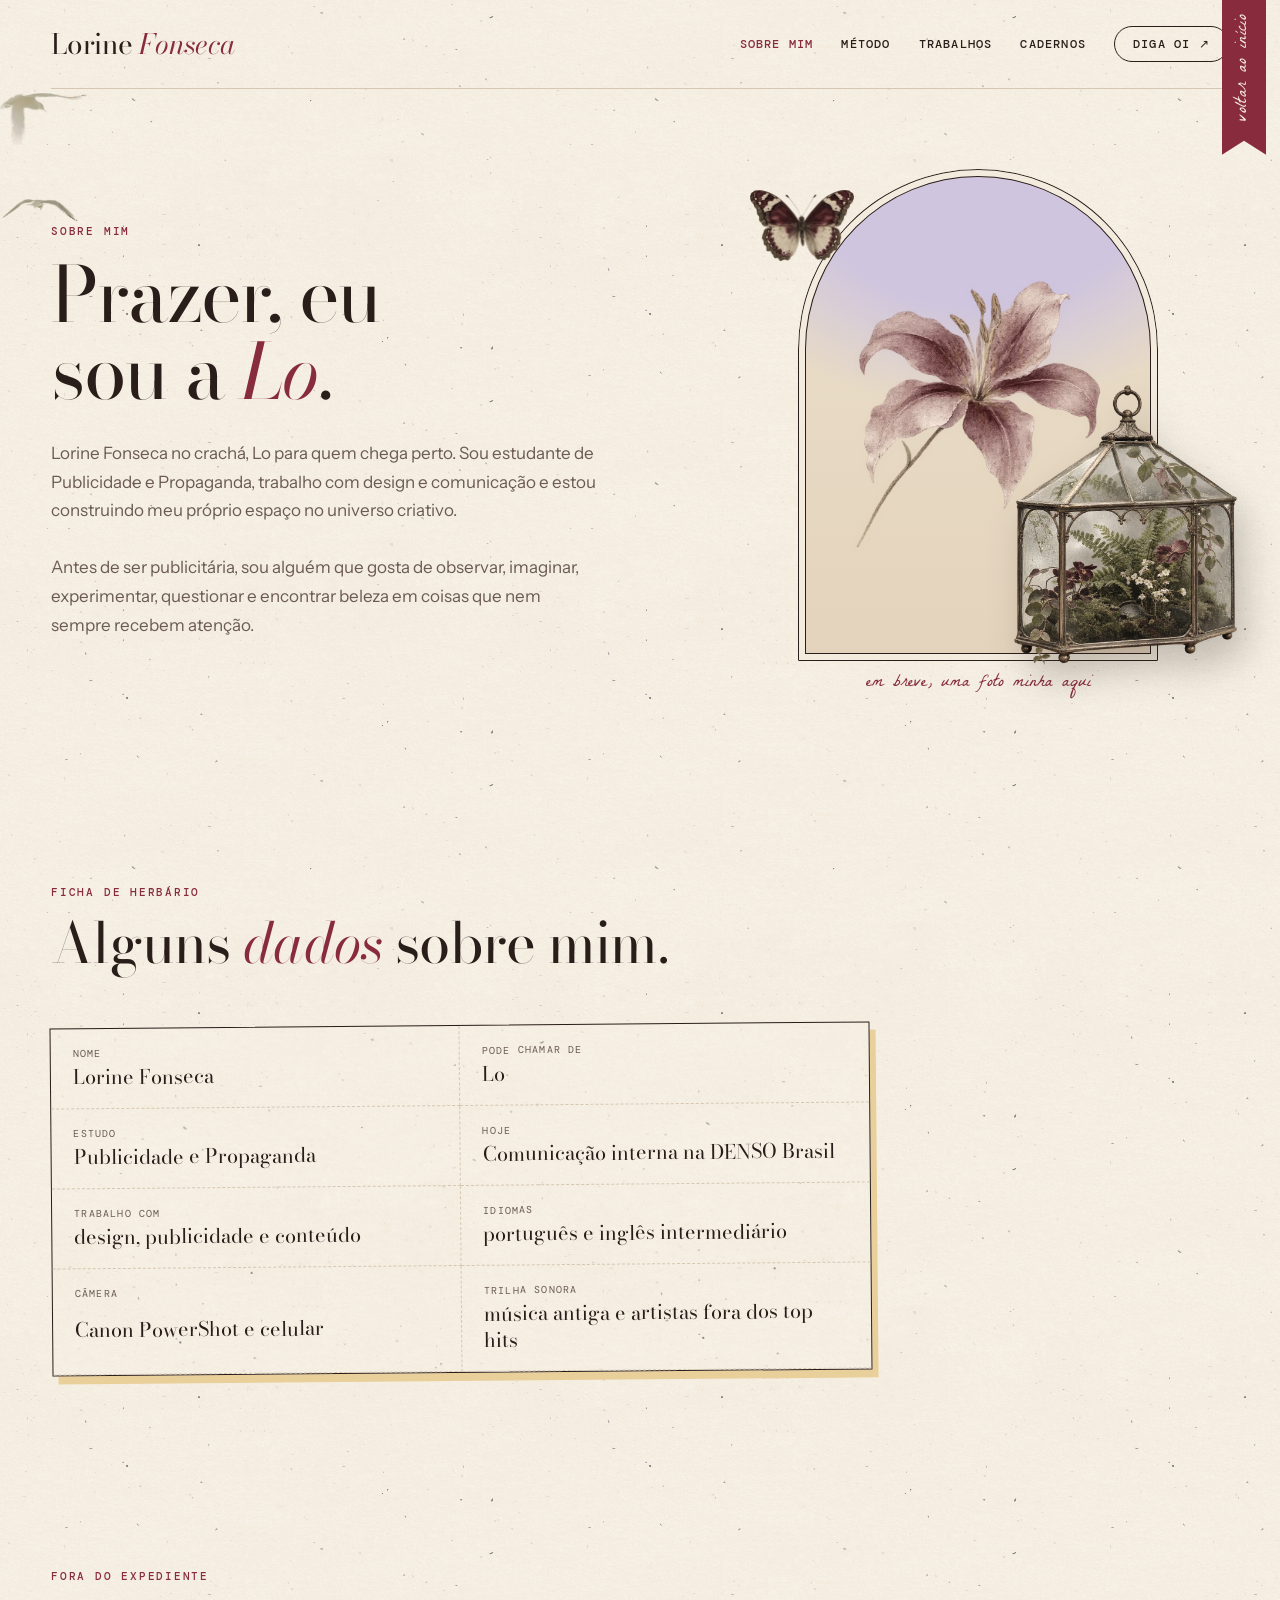
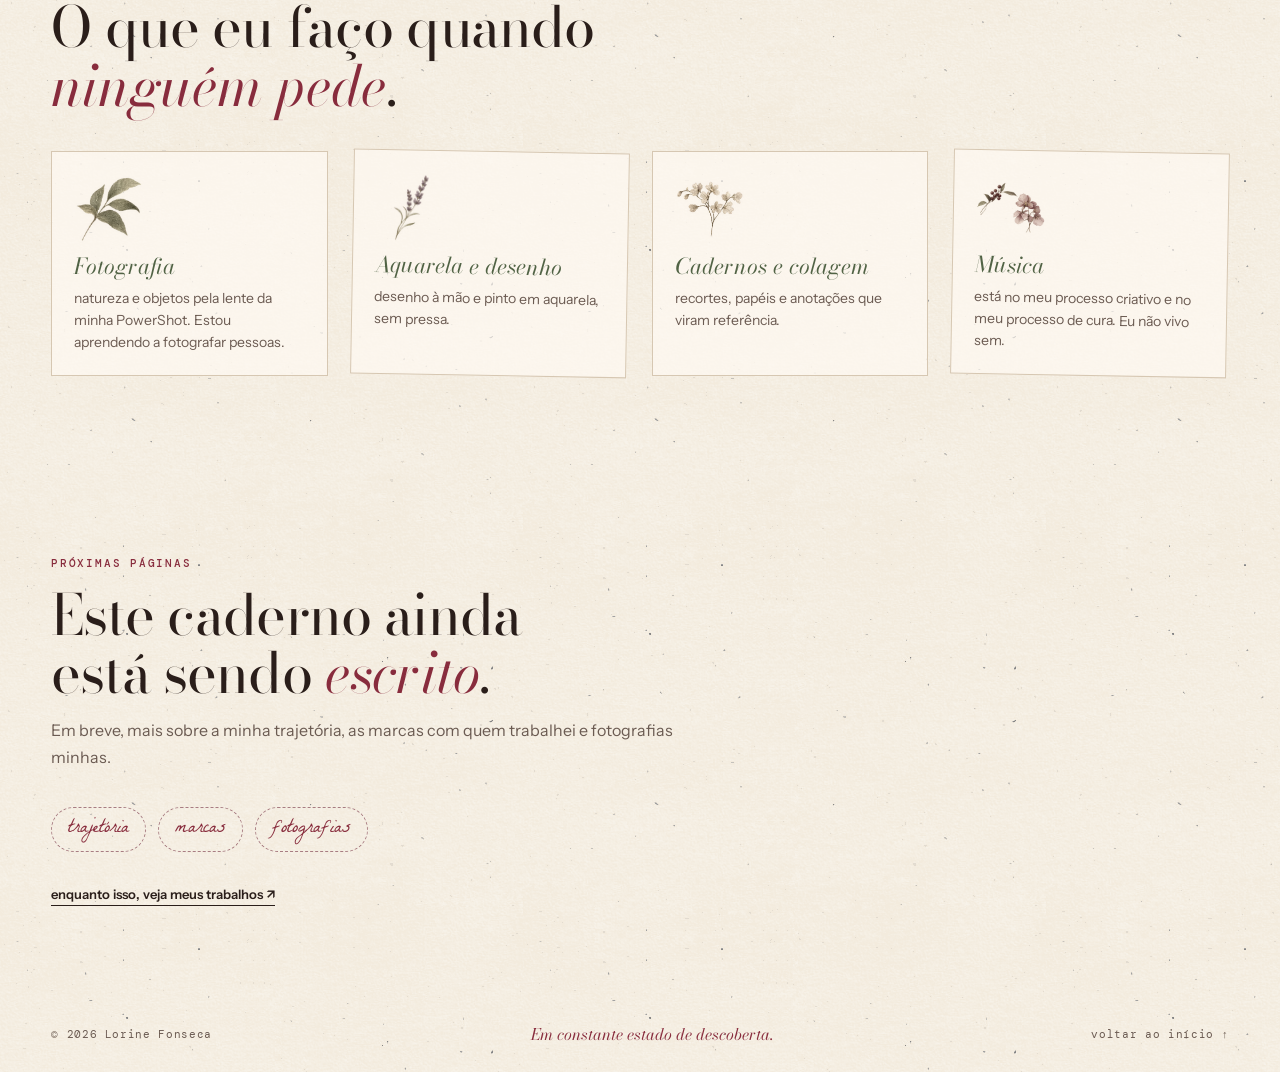
==== commit 771bed4d: "Troca o apelido Lô por Lo Co-Authored-By: Claude Opus 5.5 <noreply@anthropic.com> Claude-Session: ht" ====
--- a/sobre-mim.html
+++ b/sobre-mim.html
@@ -4,7 +4,7 @@
   <meta charset="utf-8">
   <meta name="viewport" content="width=device-width,initial-scale=1">
   <meta name="theme-color" content="#F3EBDD">
-  <meta name="description" content="Sobre a Lô: quem é Lorine Fonseca, o que estuda, o que faz e o que a inspira.">
+  <meta name="description" content="Sobre a Lo: quem é Lorine Fonseca, o que estuda, o que faz e o que a inspira.">
   <title>Sobre mim | Lorine Fonseca</title>
   <link rel="preconnect" href="https://fonts.googleapis.com">
   <link rel="preconnect" href="https://fonts.gstatic.com" crossorigin>
@@ -37,8 +37,8 @@
       </div>
       <div>
         <p class="eyebrow">sobre mim</p>
-        <h1>Prazer, eu sou a <em>Lô</em>.</h1>
-        <p class="intro">Lorine Fonseca no crachá, Lô para quem chega perto. Sou estudante de Publicidade e Propaganda, trabalho com design e comunicação e estou construindo meu próprio espaço no universo criativo.</p>
+        <h1>Prazer, eu sou a <em>Lo</em>.</h1>
+        <p class="intro">Lorine Fonseca no crachá, Lo para quem chega perto. Sou estudante de Publicidade e Propaganda, trabalho com design e comunicação e estou construindo meu próprio espaço no universo criativo.</p>
         <p class="intro">Antes de ser publicitária, sou alguém que gosta de observar, imaginar, experimentar, questionar e encontrar beleza em coisas que nem sempre recebem atenção.</p>
       </div>
       <figure class="portrait-art">
@@ -58,7 +58,7 @@
       </div>
       <dl class="file-card">
         <div><dt>nome</dt><dd>Lorine Fonseca</dd></div>
-        <div><dt>pode chamar de</dt><dd>Lô</dd></div>
+        <div><dt>pode chamar de</dt><dd>Lo</dd></div>
         <div><dt>estudo</dt><dd>Publicidade e Propaganda</dd></div>
         <div><dt>hoje</dt><dd>Comunicação interna na DENSO Brasil</dd></div>
         <div><dt>trabalho com</dt><dd>design, publicidade e conteúdo</dd></div>
--- a/styles.css
+++ b/styles.css
@@ -1,5 +1,5 @@
 /* =========================================================
-   Lorine Fonseca (Lô) — portfólio
+   Lorine Fonseca (Lo) — portfólio
    Direção: editorial anotado + botânica em aquarela.
    Paleta baseada nas paletas salvas na pasta "new me".
    ========================================================= */
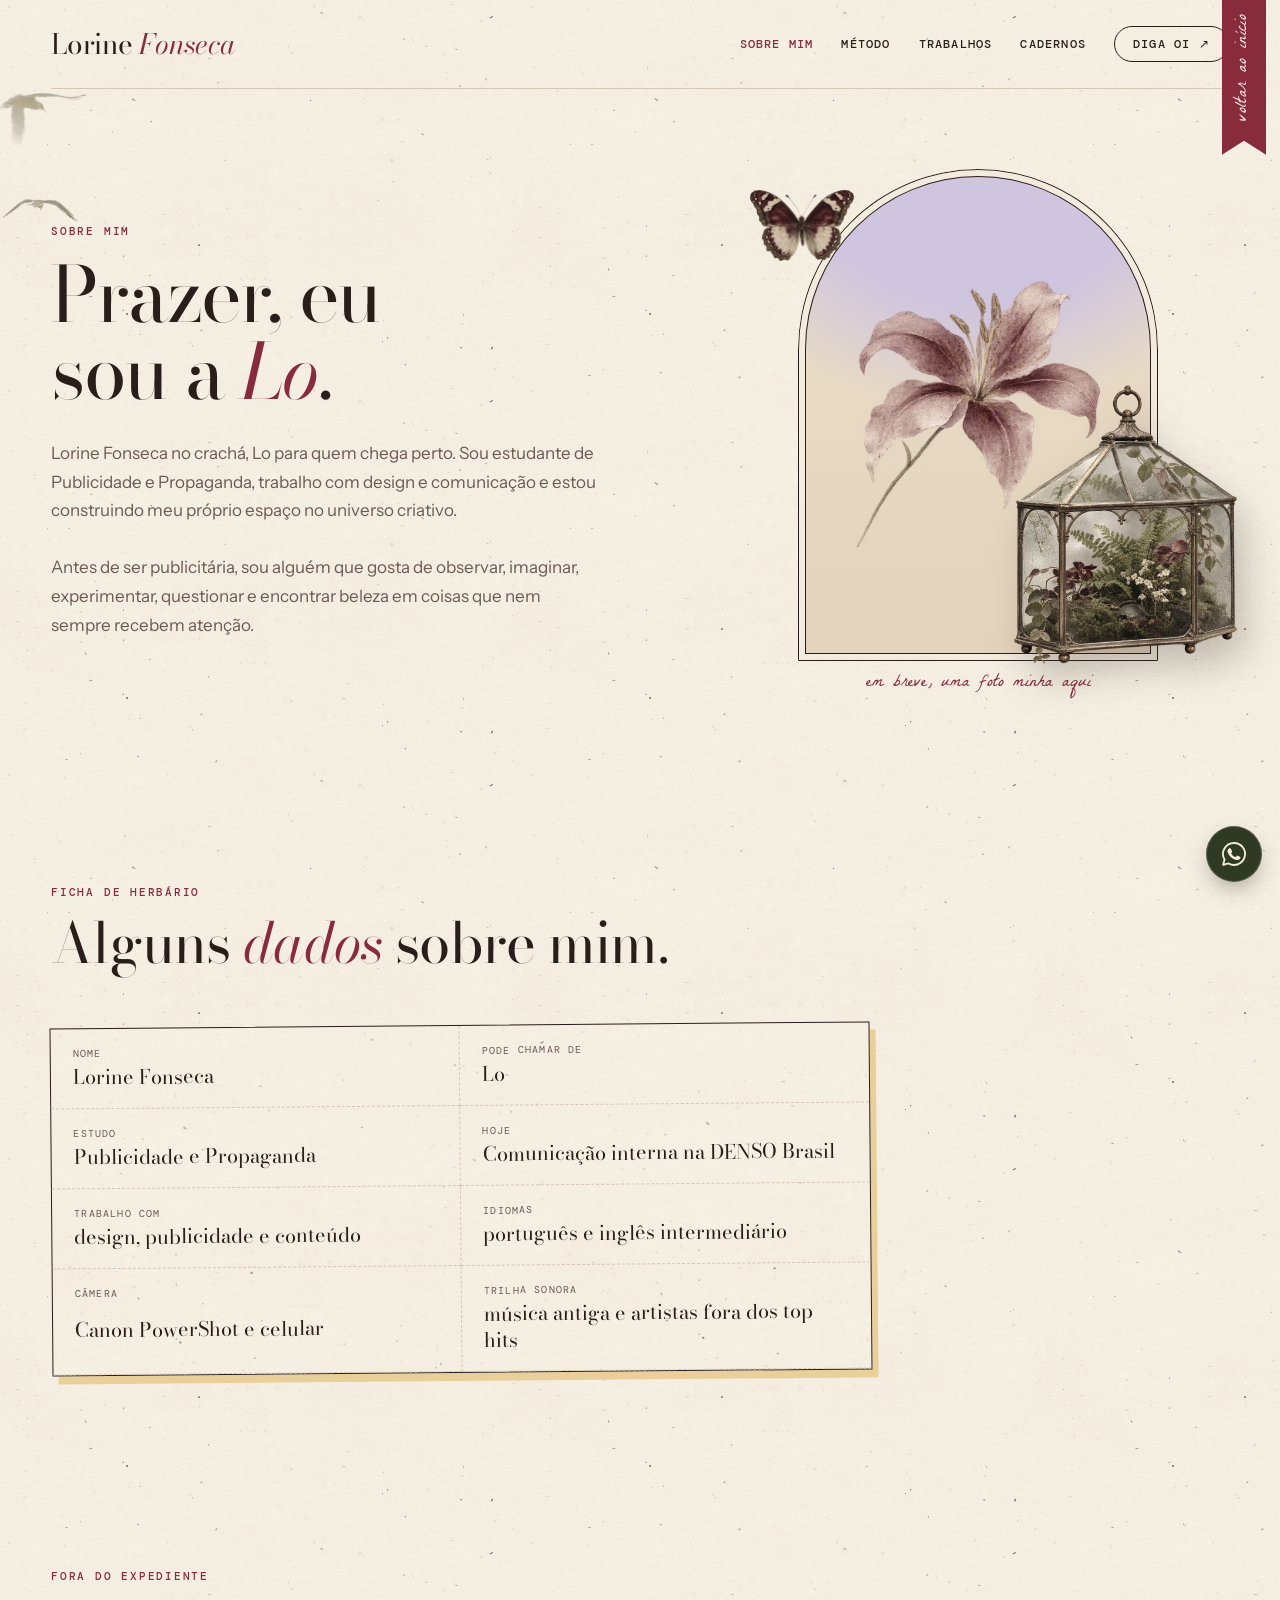
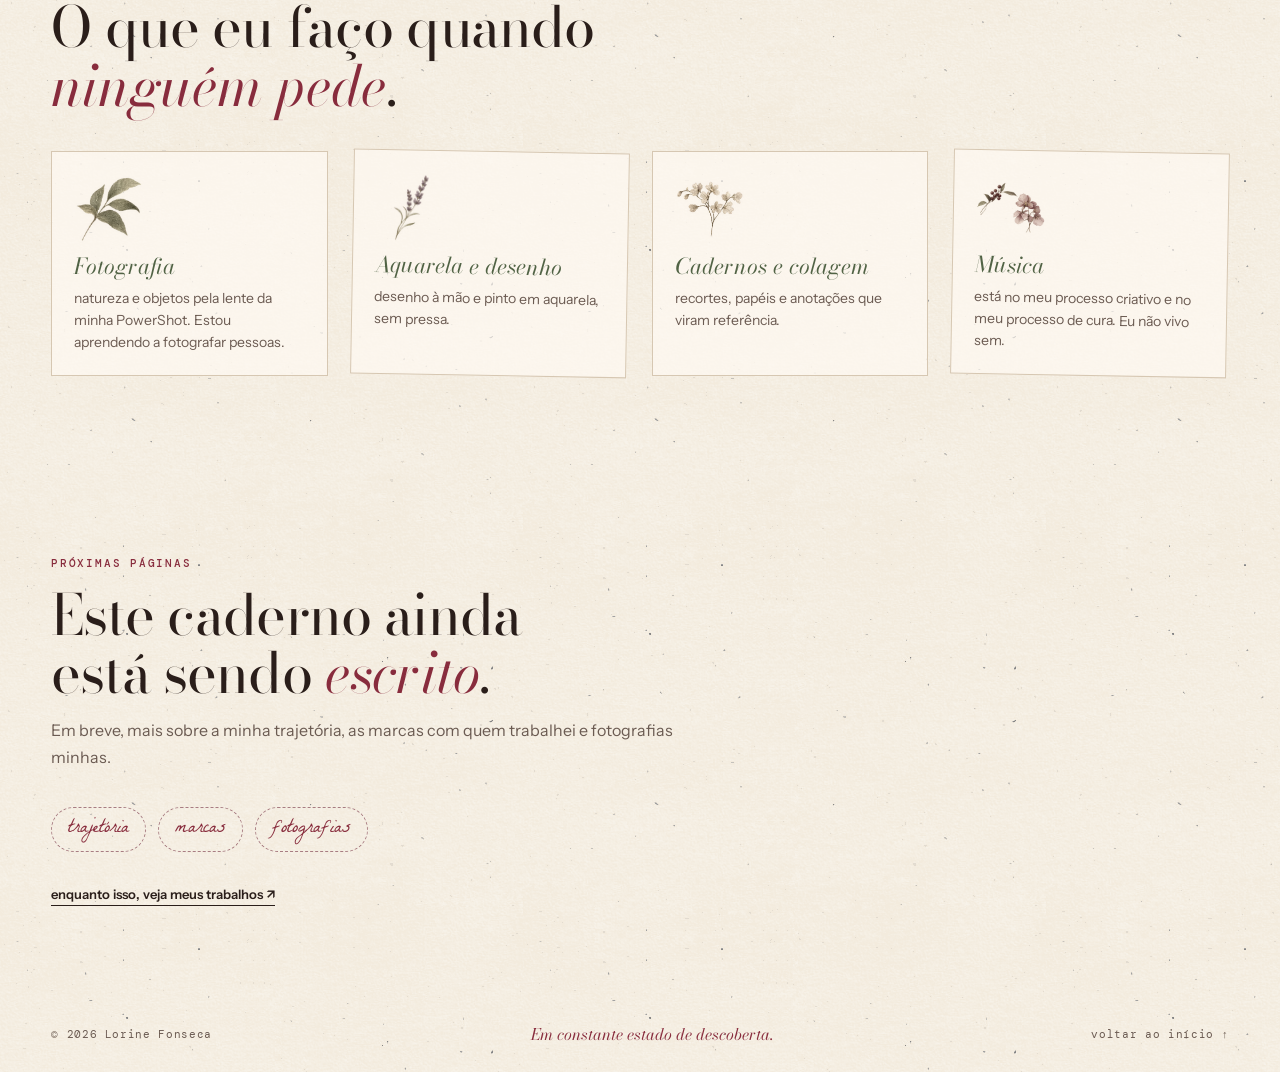
==== commit d4bb3604: "Fichário com páginas que viram, chuva no vidro, abertura e WhatsApp - Caderno do método vira um fich" ====
--- a/sobre-mim.html
+++ b/sobre-mim.html
@@ -116,6 +116,11 @@
     <a href="index.html">voltar ao início ↑</a>
   </footer>
 
+  <a class="whatsapp" href="https://wa.me/5519991912205?text=Ol%C3%A1%21%20Vim%20pelo%20seu%20site%2Fportf%C3%B3lio." target="_blank" rel="noopener" aria-label="Conversar com a Lo no WhatsApp">
+    <svg viewBox="0 0 24 24" aria-hidden="true"><path class="wa-bubble" d="M12 2.6a9.4 9.4 0 0 0-8.1 14.2L2.7 21.3l4.6-1.2A9.4 9.4 0 1 0 12 2.6z"/><path class="wa-phone" d="M9.1 7.6c-.2-.5-.4-.5-.6-.5h-.5a1 1 0 0 0-.7.3 3 3 0 0 0-.9 2.2c0 1.3 1 2.6 1.1 2.8.1.2 1.9 3 4.7 4.1 2.3.9 2.8.7 3.3.7.5-.1 1.6-.7 1.8-1.3.2-.6.2-1.2.2-1.3-.1-.1-.3-.2-.6-.3l-1.9-.9c-.3-.1-.4-.1-.6.1l-.8 1c-.2.2-.3.2-.6.1a6.8 6.8 0 0 1-3.4-3c-.3-.4.3-.4.7-1.4.1-.2 0-.3 0-.5l-.9-2.1z"/></svg>
+    <span>fale comigo</span>
+  </a>
+
   <script src="script.js"></script>
 </body>
 </html>
--- a/styles.css
+++ b/styles.css
@@ -120,7 +120,8 @@
   animation: bookmark-in 1s .6s both cubic-bezier(.2, .7, .2, 1);
 }
 .bookmark span { writing-mode: vertical-rl; transform: rotate(180deg); font: 400 18px/1 var(--f-hand); letter-spacing: .02em; white-space: nowrap; }
-.bookmark:hover, .bookmark:focus-visible { transform: translateY(0); background: var(--vinho); }
+.bookmark:hover, .bookmark:focus-visible { transform: translateY(0); background: var(--vinho); animation: bookmark-tug .7s ease; }
+@keyframes bookmark-tug { 0% { transform: translateY(-8px); } 40% { transform: translateY(6px) rotate(-2deg); } 70% { transform: translateY(-2px) rotate(1deg); } 100% { transform: translateY(0); } }
 @keyframes bookmark-in { from { transform: translateY(-110%); } }
 
 /* ---------- início ---------- */
@@ -284,11 +285,68 @@
 .sketchbook {
   position: relative;
   display: grid; grid-template-columns: repeat(2, minmax(0, 1fr));
-  margin-top: 52px;
   color: var(--tinta);
   filter: drop-shadow(0 30px 40px #0000004d);
 }
-.sketchbook-2 { margin-top: 40px; transform: rotate(-.6deg); }
+
+/* chuva no vidro (rain.js) */
+.method .rain, .method .rain-tint { position: absolute; inset: 0; width: 100%; height: 100%; z-index: -1; pointer-events: none; }
+.method .rain { display: block; }
+.method .rain-tint { background: linear-gradient(#2f3a2499, #2f3a2473); }
+
+/* fichário: abas laterais e páginas que viram */
+.binder { position: relative; margin-top: 52px; margin-right: 34px; }
+.spreads { position: relative; z-index: 1; display: grid; gap: 40px; }
+.js .spreads { gap: 0; }
+.js .spread { grid-area: 1 / 1; visibility: hidden; pointer-events: none; }
+.js .spread.is-active, .js .spread.is-leaving { visibility: visible; }
+.js .spread.is-active { pointer-events: auto; z-index: 1; }
+.js .spread.is-leaving { z-index: 2; }
+.spread .page { backface-visibility: hidden; }
+.spread.is-leaving.to-next .page-left, .spread.is-leaving.to-prev .page-right { visibility: hidden; }
+.spread.is-leaving.to-next .page-right { transform-origin: left center; animation: flip-next .9s cubic-bezier(.45, .05, .3, 1) forwards; }
+.spread.is-leaving.to-prev .page-left { transform-origin: right center; animation: flip-prev .9s cubic-bezier(.45, .05, .3, 1) forwards; }
+.spread.is-leaving .page::after { content: ''; position: absolute; inset: 0; border-radius: inherit; pointer-events: none; animation: page-shade .9s ease forwards; }
+@keyframes flip-next { from { transform: perspective(2200px) rotateY(0); } to { transform: perspective(2200px) rotateY(-180deg); } }
+@keyframes flip-prev { from { transform: perspective(2200px) rotateY(0); } to { transform: perspective(2200px) rotateY(180deg); } }
+@keyframes page-shade { 0% { background: transparent; } 50% { background: #2a1e1a40; } 100% { background: transparent; } }
+.spread.is-entering .page { animation: settle .9s ease; }
+@keyframes settle { from { filter: brightness(.9); } }
+
+.binder-tabs { position: absolute; z-index: 0; top: 48px; right: -34px; display: grid; gap: 10px; }
+.tab {
+  writing-mode: vertical-rl;
+  font: 400 19px/1 var(--f-hand); color: var(--tinta);
+  padding: 18px 10px 18px 14px; border: 0; cursor: pointer;
+  border-radius: 0 10px 10px 0;
+  box-shadow: 4px 4px 10px #0000002e;
+  transform: translateX(-10px);
+  transition: transform .35s cubic-bezier(.2, .7, .2, 1), background .3s;
+}
+.tab-1 { background: var(--lavanda); }
+.tab-2 { background: var(--manteiga); }
+.tab:hover, .tab:focus-visible { transform: translateX(0); animation: tab-wiggle .6s ease; }
+.tab[aria-selected="true"] { transform: translateX(0); background: var(--papel); color: var(--borgonha); }
+@keyframes tab-wiggle { 30% { rotate: 2deg; } 60% { rotate: -1.5deg; } }
+
+.turn {
+  position: absolute; bottom: 14px;
+  display: inline-flex; align-items: center; gap: 6px;
+  font: 400 19px/1 var(--f-hand); color: var(--borgonha);
+  background: none; border: 0; cursor: pointer; padding: 10px 12px;
+  transition: transform .3s;
+}
+.turn-next { right: 14px; padding-right: 46px; }
+.turn-prev { left: 14px; }
+.turn span { font-size: 22px; font-family: var(--f-display); }
+.turn:hover { transform: translateY(-2px); }
+.turn-next::after { /* canto dobrado da página */
+  content: ''; position: absolute; right: -14px; bottom: -14px; width: 46px; height: 46px;
+  background: linear-gradient(225deg, var(--papel-2) 0 48%, #2a1e1a26 50%, transparent 52%);
+  border-radius: 0 0 6px 0;
+  transition: width .35s, height .35s;
+}
+.turn-next:hover::after { width: 64px; height: 64px; }
 .sketchbook::after {
   content: ''; position: absolute; left: 50%; top: 18px; bottom: 18px; width: 2px; translate: -1px 0;
   background: repeating-linear-gradient(var(--tinta-suave) 0 8px, transparent 8px 18px);
@@ -601,6 +659,68 @@
 .next-pages { display: flex; flex-wrap: wrap; gap: 12px; }
 .next-pages span { font: 400 19px/1 var(--f-hand); color: var(--borgonha); padding: 12px 16px; border: 1px dashed var(--rosa); border-radius: 999px; }
 
+/* ---------- abertura (tela de carregamento) ---------- */
+.loader {
+  position: fixed; inset: 0; z-index: 100;
+  display: grid; place-items: center;
+  background: var(--papel) var(--tex-papel);
+  animation: loader-out .9s 2.7s cubic-bezier(.6, 0, .3, 1) forwards;
+}
+.sem-abertura .loader { display: none; }
+.loader-inner { display: grid; justify-items: center; gap: 18px; padding: 24px; text-align: center; }
+.loader-arch {
+  width: 130px; aspect-ratio: 3 / 4.1; overflow: hidden;
+  border-radius: 999px 999px 6px 6px;
+  background: radial-gradient(120% 70% at 50% 0%, var(--lavanda) 0 40%, transparent 70%), var(--papel-2);
+  box-shadow: inset 0 0 0 1px var(--tinta), inset 0 0 0 5px var(--papel), inset 0 0 0 6px var(--tinta);
+  animation: arch-in 1.1s cubic-bezier(.2, .7, .2, 1) both;
+}
+.loader-arch img { width: 84%; margin: 10% auto 0; filter: var(--desbotado); animation: bloom 1.8s .3s ease both; }
+.loader-name { font: 400 clamp(38px, 7vw, 72px)/1 var(--f-display); letter-spacing: -.02em; margin: 0; white-space: nowrap; }
+.loader-name em { color: var(--borgonha); }
+.loader-name span { display: inline-block; opacity: 0; transform: translateY(.35em) rotate(4deg); animation: letter .7s cubic-bezier(.2, .7, .2, 1) forwards; animation-delay: calc(.45s + var(--i) * 70ms); }
+.loader-sub {
+  font: 500 11px/1.4 var(--f-mono); letter-spacing: .16em; text-transform: uppercase; color: var(--tinta-suave);
+  padding-top: 12px;
+  background: linear-gradient(var(--borgonha), var(--borgonha)) 50% 0 / 0 1px no-repeat;
+  opacity: 0; animation: sub-in 1s 1.5s ease forwards;
+}
+@keyframes letter { to { opacity: 1; transform: none; } }
+@keyframes arch-in { from { opacity: 0; transform: translateY(16px) scale(.94); } }
+@keyframes bloom { from { opacity: 0; transform: scale(.9) translateY(10px); } }
+@keyframes sub-in { to { opacity: 1; background-size: 120px 1px; } }
+@keyframes loader-out { to { opacity: 0; visibility: hidden; transform: translateY(-3%); } }
+
+/* ---------- WhatsApp (flutuante) ---------- */
+.whatsapp {
+  position: fixed; z-index: 45;
+  right: max(18px, env(safe-area-inset-right, 0px)); bottom: max(18px, env(safe-area-inset-bottom, 0px));
+  display: flex; align-items: center; gap: 0;
+  height: 56px; padding: 0 14px;
+  background: var(--musgo); color: var(--papel);
+  border-radius: 999px;
+  box-shadow: 0 10px 24px -8px #2a1e1a80, inset 0 0 0 1px #f3ebdd33;
+  animation: wa-in .8s 3.2s cubic-bezier(.2, .7, .2, 1) both;
+  transition: background .25s, gap .35s;
+}
+.sem-abertura .whatsapp, .no-loader-page .whatsapp { animation-delay: .4s; }
+.whatsapp svg { width: 28px; height: 28px; flex: none; }
+.wa-bubble { fill: none; stroke: currentColor; stroke-width: 1.6; stroke-linejoin: round; }
+.wa-phone { fill: currentColor; }
+.whatsapp span { max-width: 0; overflow: hidden; white-space: nowrap; font: 400 19px/1 var(--f-hand); transition: max-width .4s cubic-bezier(.2, .7, .2, 1); }
+.whatsapp:hover, .whatsapp:focus-visible { background: var(--floresta); gap: 10px; }
+.whatsapp:hover span, .whatsapp:focus-visible span { max-width: 140px; }
+.whatsapp:hover svg { animation: ring .6s ease; }
+@keyframes wa-in { from { opacity: 0; transform: translateY(30px) scale(.8); } }
+@keyframes ring { 25% { rotate: -12deg; } 50% { rotate: 10deg; } 75% { rotate: -6deg; } }
+
+/* ---------- cursor de abelha ---------- */
+.bee-cursor { position: fixed; left: 0; top: 0; z-index: 120; width: 44px; pointer-events: none; opacity: 0; transition: opacity .3s, width .3s; will-change: transform; }
+.has-bee, .has-bee a, .has-bee button { cursor: none; }
+.has-bee input, .has-bee textarea { cursor: text; }
+.has-bee .bee-cursor.on { opacity: 1; }
+.has-bee .bee-cursor.big { width: 58px; }
+
 /* ---------- aparecer ao rolar (só com JS) ---------- */
 .js .reveal { opacity: 0; translate: 0 18px; transition: opacity .9s ease, translate .9s ease, transform .5s, filter .8s; }
 .js .reveal.in { opacity: 1; translate: 0 0; }
@@ -626,7 +746,15 @@
   .player-art { max-width: 320px; }
   .sketchbook { grid-template-columns: 1fr; gap: 18px; }
   .sketchbook::after { display: none; }
-  .sketchbook-2 { transform: none; }
+  .binder { margin-right: 0; margin-top: 70px; }
+  .binder-tabs { top: -44px; right: auto; left: 16px; display: flex; gap: 8px; }
+  .tab { writing-mode: horizontal-tb; padding: 10px 16px 14px; border-radius: 10px 10px 0 0; transform: translateY(8px); box-shadow: 0 -2px 8px #0000001f; }
+  .tab:hover, .tab:focus-visible, .tab[aria-selected="true"] { transform: translateY(0); }
+  .spread.is-leaving.to-next .page-left, .spread.is-leaving.to-prev .page-right { visibility: visible; }
+  .spread.is-leaving.to-next .page-right, .spread.is-leaving.to-prev .page-left { animation: none; }
+  .spread.is-leaving.to-next { animation: slide-next .7s ease forwards; }
+  .spread.is-leaving.to-prev { animation: slide-prev .7s ease forwards; }
+  .turn { position: relative; bottom: auto; left: auto; right: auto; margin-top: 18px; }
   .page-left, .page-right { border-radius: 6px; box-shadow: none; }
   .hobbies { grid-template-columns: repeat(2, minmax(0, 1fr)); }
   .portrait-art { width: min(80%, 320px); }
@@ -672,8 +800,12 @@
   .footer { flex-direction: column; text-align: center; }
 }
 
+@keyframes slide-next { to { transform: translateX(-40%) rotate(-4deg); opacity: 0; } }
+@keyframes slide-prev { to { transform: translateX(40%) rotate(4deg); opacity: 0; } }
+
 @media (prefers-reduced-motion: reduce) {
   *, *::before, *::after { animation: none !important; transition: none !important; scroll-behavior: auto !important; }
+  .loader { display: none; }
   .petal { display: none; }
   .js .reveal { opacity: 1; translate: 0 0; }
 }
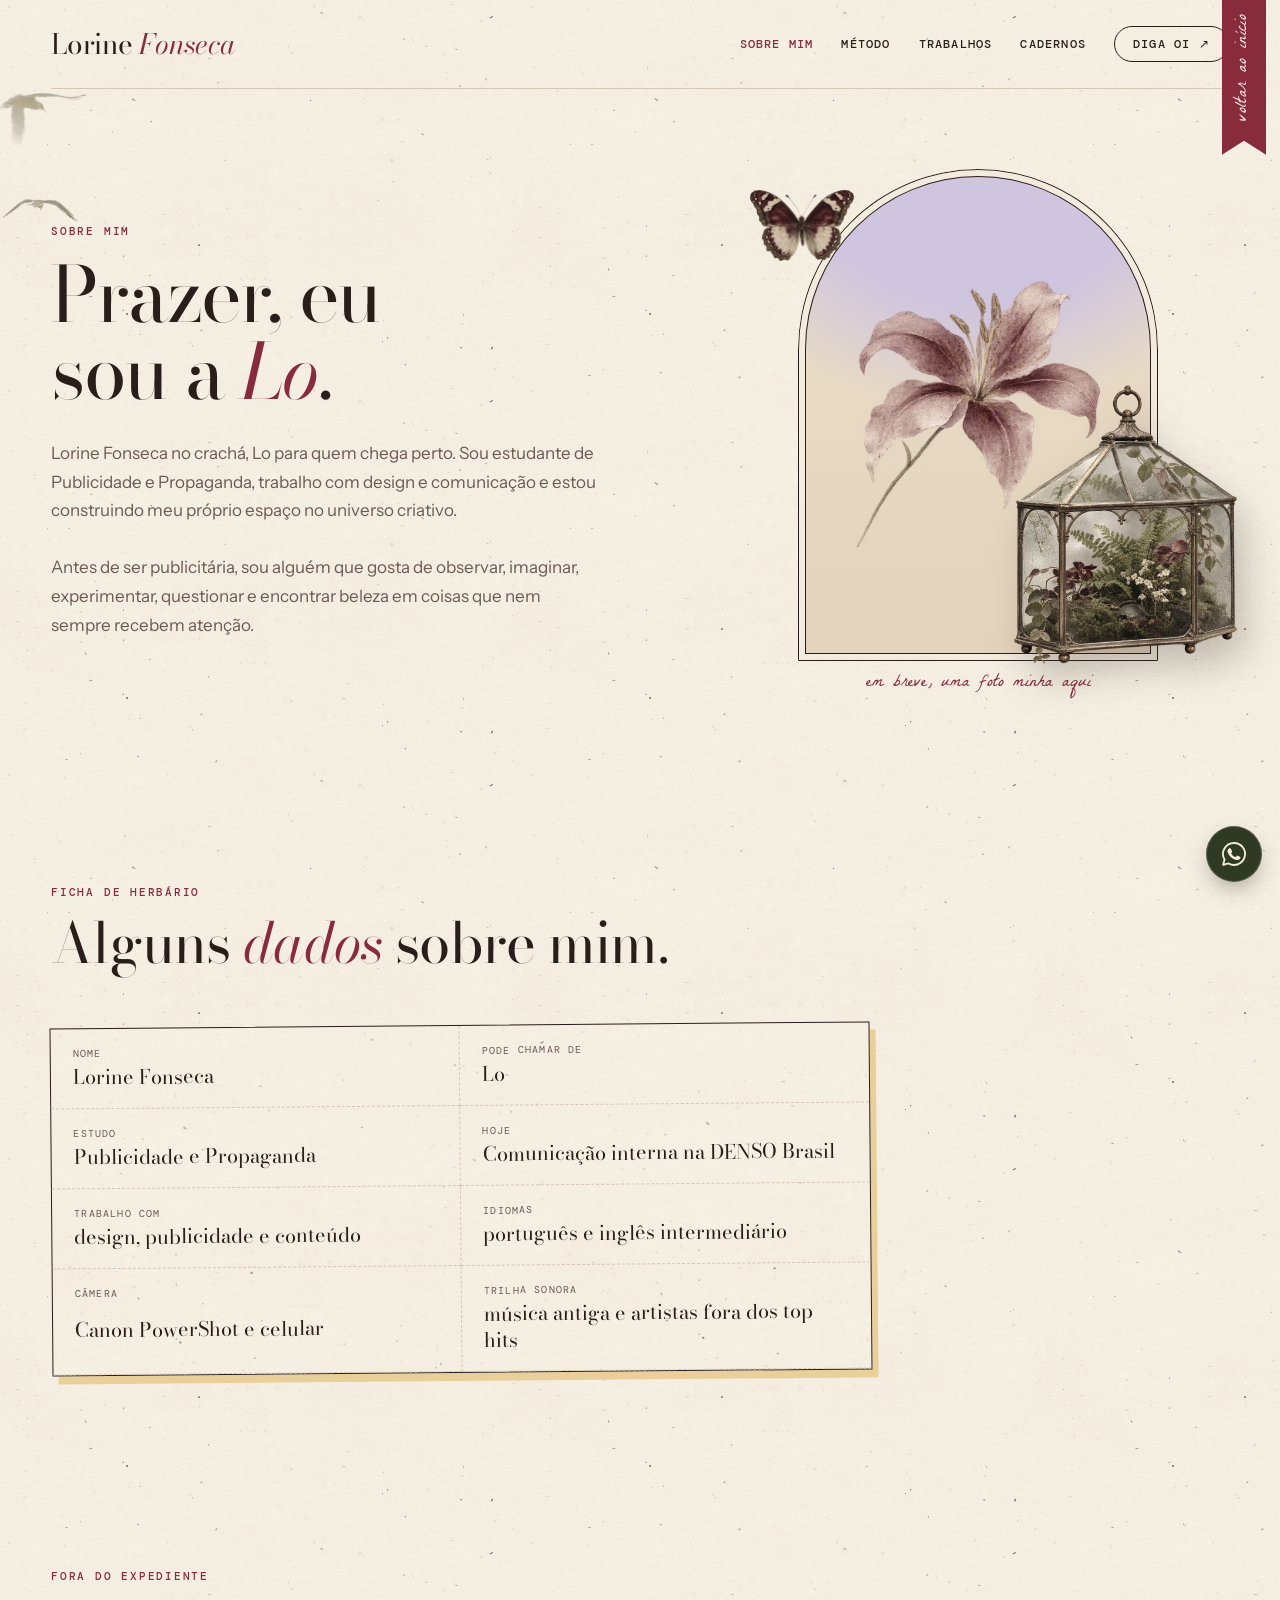
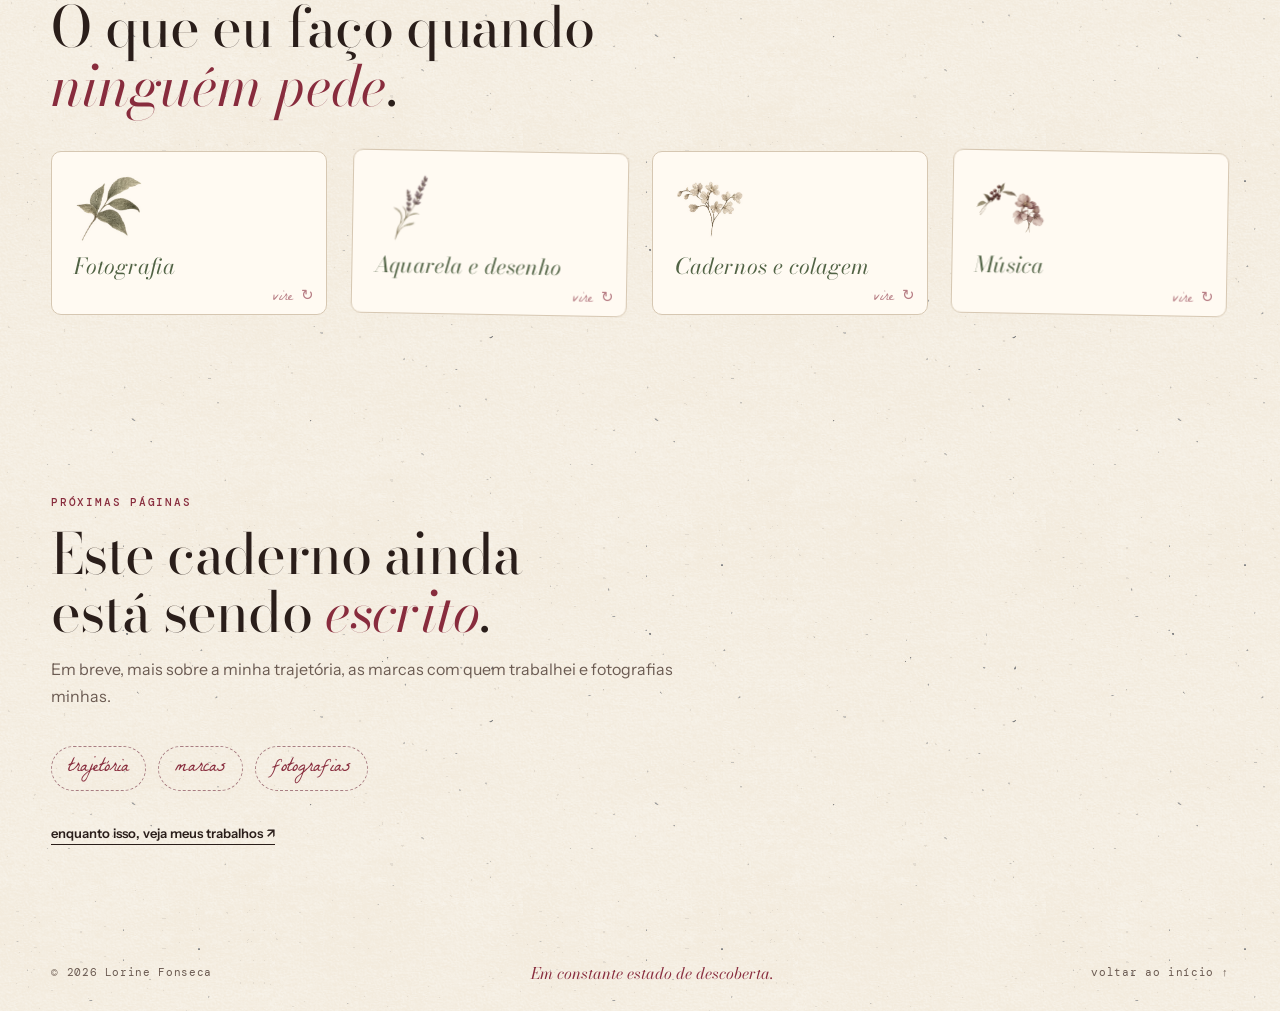
==== commit 3f1cf46c: "Cards que viram com mola, inclinação e brilho Princípios, etapas de 'Como uma ideia nasce', trabalho" ====
--- a/sobre-mim.html
+++ b/sobre-mim.html
@@ -74,26 +74,10 @@
         <h2 id="fora">O que eu faço quando <em>ninguém pede</em>.</h2>
       </div>
       <div class="hobbies">
-        <figure class="hobby">
-          <img src="assets/aquarela/folhas.webp" alt="" width="219" height="216" loading="lazy">
-          <b>Fotografia</b>
-          <span>natureza e objetos pela lente da minha PowerShot. Estou aprendendo a fotografar pessoas.</span>
-        </figure>
-        <figure class="hobby">
-          <img src="assets/aquarela/lavanda.webp" alt="" width="162" height="300" loading="lazy">
-          <b>Aquarela e desenho</b>
-          <span>desenho à mão e pinto em aquarela, sem pressa.</span>
-        </figure>
-        <figure class="hobby">
-          <img src="assets/aquarela/ramo-creme.webp" alt="" width="273" height="231" loading="lazy">
-          <b>Cadernos e colagem</b>
-          <span>recortes, papéis e anotações que viram referência.</span>
-        </figure>
-        <figure class="hobby">
-          <img src="assets/aquarela/frutinhas.webp" alt="" width="432" height="327" loading="lazy">
-          <b>Música</b>
-          <span>está no meu processo criativo e no meu processo de cura. Eu não vivo sem.</span>
-        </figure>
+        <div class="flip hobby" tabindex="0" role="button" aria-pressed="false" aria-label="Fotografia: toque para virar e ler"><div class="flip-inner"><div class="flip-face flip-front"><img src="assets/aquarela/folhas.webp" alt="" width="219" height="216" loading="lazy"><b>Fotografia</b><span class="flip-hint" aria-hidden="true">vire ↻</span></div><div class="flip-face flip-back"><b>Fotografia</b><span>natureza e objetos pela lente da minha PowerShot. Estou aprendendo a fotografar pessoas.</span></div><span class="flip-glare" aria-hidden="true"></span></div></div>
+        <div class="flip hobby" tabindex="0" role="button" aria-pressed="false" aria-label="Aquarela e desenho: toque para virar e ler"><div class="flip-inner"><div class="flip-face flip-front"><img src="assets/aquarela/lavanda.webp" alt="" width="162" height="300" loading="lazy"><b>Aquarela e desenho</b><span class="flip-hint" aria-hidden="true">vire ↻</span></div><div class="flip-face flip-back"><b>Aquarela e desenho</b><span>desenho à mão e pinto em aquarela, sem pressa.</span></div><span class="flip-glare" aria-hidden="true"></span></div></div>
+        <div class="flip hobby" tabindex="0" role="button" aria-pressed="false" aria-label="Cadernos e colagem: toque para virar e ler"><div class="flip-inner"><div class="flip-face flip-front"><img src="assets/aquarela/ramo-creme.webp" alt="" width="273" height="231" loading="lazy"><b>Cadernos e colagem</b><span class="flip-hint" aria-hidden="true">vire ↻</span></div><div class="flip-face flip-back"><b>Cadernos e colagem</b><span>recortes, papéis e anotações que viram referência.</span></div><span class="flip-glare" aria-hidden="true"></span></div></div>
+        <div class="flip hobby" tabindex="0" role="button" aria-pressed="false" aria-label="Música: toque para virar e ler"><div class="flip-inner"><div class="flip-face flip-front"><img src="assets/aquarela/frutinhas.webp" alt="" width="432" height="327" loading="lazy"><b>Música</b><span class="flip-hint" aria-hidden="true">vire ↻</span></div><div class="flip-face flip-back"><b>Música</b><span>está no meu processo criativo e no meu processo de cura. Eu não vivo sem.</span></div><span class="flip-glare" aria-hidden="true"></span></div></div>
       </div>
     </section>
 
@@ -122,5 +106,6 @@
   </a>
 
   <script src="script.js"></script>
+  <script src="flip.js"></script>
 </body>
 </html>
--- a/styles.css
+++ b/styles.css
@@ -256,17 +256,15 @@
 .about-copy h2 em, .notebook-head h2 em, .ai h2 em, .me-section h2 em { color: var(--borgonha); }
 .about-copy > p:not(.label) { color: var(--tinta-suave); }
 .principles { list-style: none; margin: 14px 0 0; padding: 0; display: grid; grid-template-columns: repeat(3, minmax(0, 1fr)); gap: 14px; }
-.principles li {
-  display: grid; gap: 6px; align-content: start;
-  padding: 16px 16px 18px;
-  border: 1px solid var(--linha);
-  background: #fffaf2a6;
-  transition: transform .3s, border-color .3s;
-}
-.principles li:hover { transform: translateY(-3px) rotate(-.6deg); border-color: var(--tinta); }
 .p-n { font: 400 10px/1.3 var(--f-mono); letter-spacing: .1em; text-transform: uppercase; color: var(--tinta-suave); }
-.principles b { font: italic 400 22px/1.1 var(--f-display); color: var(--floresta); }
-.principles li > span:last-child { font-size: 14px; line-height: 1.5; color: var(--tinta-suave); }
+/* princípios (cards que viram) */
+.principle { height: 100%; }
+.principle .flip-face { display: grid; gap: 6px; align-content: start; padding: 16px 16px 32px; border: 1px solid var(--linha); background: #fffaf2; box-shadow: 0 14px 24px -18px #2a1e1a73; }
+.principle .flip-back { background: var(--floresta); color: var(--papel); border-color: transparent; align-content: center; }
+.principle .flip-back .p-n { color: var(--manteiga); }
+.p-ic { width: 40px; height: 44px; object-fit: contain; filter: var(--desbotado); }
+.principle b { font: italic 400 22px/1.1 var(--f-display); color: var(--floresta); }
+.p-desc { font-size: 14px; line-height: 1.5; }
 
 /* ---------- método, serviços e ferramentas (sketchbook) ---------- */
 .method {
@@ -286,7 +284,8 @@
   position: relative;
   display: grid; grid-template-columns: repeat(2, minmax(0, 1fr));
   color: var(--tinta);
-  filter: drop-shadow(0 30px 40px #0000004d);
+  border-radius: 6px;
+  box-shadow: 0 34px 50px -26px #000000a6;
 }
 
 /* chuva no vidro (rain.js) */
@@ -299,19 +298,28 @@
 .spreads { position: relative; z-index: 1; display: grid; gap: 40px; }
 .js .spreads { gap: 0; }
 .js .spread { grid-area: 1 / 1; visibility: hidden; pointer-events: none; }
-.js .spread.is-active, .js .spread.is-leaving { visibility: visible; }
-.js .spread.is-active { pointer-events: auto; z-index: 1; }
-.js .spread.is-leaving { z-index: 2; }
-.spread .page { backface-visibility: hidden; }
-.spread.is-leaving.to-next .page-left, .spread.is-leaving.to-prev .page-right { visibility: hidden; }
-.spread.is-leaving.to-next .page-right { transform-origin: left center; animation: flip-next .9s cubic-bezier(.45, .05, .3, 1) forwards; }
-.spread.is-leaving.to-prev .page-left { transform-origin: right center; animation: flip-prev .9s cubic-bezier(.45, .05, .3, 1) forwards; }
-.spread.is-leaving .page::after { content: ''; position: absolute; inset: 0; border-radius: inherit; pointer-events: none; animation: page-shade .9s ease forwards; }
-@keyframes flip-next { from { transform: perspective(2200px) rotateY(0); } to { transform: perspective(2200px) rotateY(-180deg); } }
-@keyframes flip-prev { from { transform: perspective(2200px) rotateY(0); } to { transform: perspective(2200px) rotateY(180deg); } }
-@keyframes page-shade { 0% { background: transparent; } 50% { background: #2a1e1a40; } 100% { background: transparent; } }
-.spread.is-entering .page { animation: settle .9s ease; }
-@keyframes settle { from { filter: brightness(.9); } }
+.js .spread.is-active, .js .spread.under, .js .spread.turn-out-next, .js .spread.turn-out-prev { visibility: visible; }
+.js .spread.is-active { pointer-events: auto; z-index: 2; }
+.js .spread.under { z-index: 1; }
+.js .spread.turn-out-next, .js .spread.turn-out-prev { z-index: 3; }
+.gone-next .page-right, .gone-prev .page-left { visibility: hidden; }
+/* etapa 1: a folha levanta até ficar de pé na costura */
+.turn-out-next .page-right { transform-origin: left center; animation: lift-next .42s cubic-bezier(.55, 0, .85, .45) forwards; }
+.turn-out-prev .page-left { transform-origin: right center; animation: lift-prev .42s cubic-bezier(.55, 0, .85, .45) forwards; }
+/* etapa 2: a folha nova assenta do outro lado */
+.turn-in-next .page-left { transform-origin: right center; animation: land-next .42s cubic-bezier(.15, .55, .45, 1) both; }
+.turn-in-prev .page-right { transform-origin: left center; animation: land-prev .42s cubic-bezier(.15, .55, .45, 1) both; }
+.turn-out-next .page-right::after, .turn-out-prev .page-left::after,
+.turn-in-next .page-left::after, .turn-in-prev .page-right::after {
+  content: ''; position: absolute; inset: 0; border-radius: inherit; pointer-events: none;
+  background: #2a1e1a; opacity: 0; animation: page-shade .42s ease forwards;
+}
+.turn-in-next .page-left::after, .turn-in-prev .page-right::after { animation-direction: reverse; }
+@keyframes lift-next { from { transform: perspective(2400px) rotateY(0); } to { transform: perspective(2400px) rotateY(-90deg); } }
+@keyframes lift-prev { from { transform: perspective(2400px) rotateY(0); } to { transform: perspective(2400px) rotateY(90deg); } }
+@keyframes land-next { from { transform: perspective(2400px) rotateY(90deg); } to { transform: perspective(2400px) rotateY(0); } }
+@keyframes land-prev { from { transform: perspective(2400px) rotateY(-90deg); } to { transform: perspective(2400px) rotateY(0); } }
+@keyframes page-shade { to { opacity: .28; } }
 
 .binder-tabs { position: absolute; z-index: 0; top: 48px; right: -34px; display: grid; gap: 10px; }
 .tab {
@@ -368,11 +376,17 @@
 .wc-hera { width: 92px; right: 18px; top: -18px; animation: sway 8s ease-in-out infinite alternate; transform-origin: top center; }
 .wc-ginkgo { width: 64px; right: 34px; top: 30px; transform: rotate(-14deg); }
 .wc-flor { width: 84px; right: 28px; top: 22px; animation: sway 9s ease-in-out infinite alternate; }
-.steps { list-style: none; counter-reset: s; margin: 0; padding: 0; display: grid; }
-.steps li { counter-increment: s; display: grid; grid-template-columns: 34px 1fr; column-gap: 8px; padding-block: 6px; min-height: 64px; align-content: start; }
-.steps li::before { content: counter(s, decimal-leading-zero); grid-row: span 2; font: 400 12px/2.4 var(--f-mono); color: var(--borgonha); }
-.steps b { font: 400 21px/1.3 var(--f-display); }
-.steps span { font-size: 14px; line-height: 1.55; color: var(--tinta-suave); }
+/* etapas "como uma ideia nasce" (cards que viram) */
+.steps { list-style: none; margin: 0; padding: 0; display: grid; grid-template-columns: repeat(2, minmax(0, 1fr)); gap: 12px; }
+.steps li:nth-child(4n+1) .step, .steps li:nth-child(4n) .step { rotate: -.7deg; }
+.steps li:nth-child(4n+2) .step, .steps li:nth-child(4n+3) .step { rotate: .6deg; }
+.step { height: 100%; min-height: 96px; }
+.step .flip-face { display: grid; gap: 4px; align-content: start; padding: 12px 14px 26px; background: #fffaf2; border: 1px solid var(--linha); box-shadow: 0 10px 18px -14px #2a1e1a66; }
+.step .flip-back { background: var(--vinho); color: var(--papel); border-color: transparent; align-content: center; padding-bottom: 14px; }
+.st-n { font: 400 11px/1.2 var(--f-mono); letter-spacing: .08em; text-transform: uppercase; color: var(--borgonha); }
+.step .flip-back .st-n { color: var(--manteiga); }
+.step b { font: 400 22px/1.2 var(--f-display); }
+.st-desc { font-size: 13px; line-height: 1.45; }
 .page-note { font: 400 21px/1.2 var(--f-hand); color: var(--borgonha); margin-top: 18px; transform: rotate(-2deg); }
 .services { list-style: none; margin: 0; padding: 0; display: grid; gap: 12px; }
 .services li { display: grid; grid-template-columns: 50px 1fr; gap: 14px; align-items: center; padding-bottom: 10px; border-bottom: 1px dashed #c9b8a2; }
@@ -451,30 +465,20 @@
   display: grid; grid-template-columns: repeat(3, minmax(0, 1fr));
   gap: 56px 32px; margin-top: 44px;
 }
-.work { display: grid; grid-template-columns: auto 1fr; column-gap: 12px; align-content: start; }
-.work-img {
-  grid-column: 1 / -1;
-  display: block; overflow: hidden;
-  aspect-ratio: 404 / 316;
-  background: var(--papel);
-  padding: 10px;
-  border: 1px solid var(--linha);
-  box-shadow: 0 18px 30px -24px #2a1e1a66;
-  transition: transform .4s, box-shadow .4s;
-}
-.work-img img { width: 100%; height: 100%; object-fit: cover; transition: transform .6s; }
-.work:hover .work-img, .work:focus-visible .work-img { transform: translateY(-6px) rotate(-.6deg); box-shadow: 0 26px 36px -24px #2a1e1a80; }
-.work:hover .work-img img { transform: scale(1.04); }
-.work-n { font: 400 11px/1 var(--f-mono); color: var(--tinta-suave); margin-top: 20px; padding-top: 6px; }
-.work h3 { font: 400 26px/1.1 var(--f-display); margin-top: 18px; }
-.work-tag { grid-column: 2; font: 400 12px/1.4 var(--f-mono); letter-spacing: .04em; color: var(--tinta-suave); margin-top: 6px; }
-.work-cta {
-  grid-column: 2; justify-self: start; margin-top: 12px;
-  font: 400 18px/1 var(--f-hand); color: var(--borgonha);
-  opacity: .7; transform: translateX(-4px);
-  transition: opacity .3s, transform .3s;
-}
-.work:hover .work-cta, .work:focus-visible .work-cta { opacity: 1; transform: none; }
+/* trabalhos (cards que viram) */
+.work { height: 100%; border-radius: 4px; }
+.work .flip-face { display: grid; gap: 14px; align-content: start; padding: 10px 10px 34px; background: var(--papel); border: 1px solid var(--linha); box-shadow: 0 18px 30px -24px #2a1e1a66; }
+.work-img { display: block; overflow: hidden; aspect-ratio: 404 / 316; background: var(--papel-2); }
+.work-img img { width: 100%; height: 100%; object-fit: cover; }
+.work-meta { display: grid; gap: 5px; padding: 0 6px; }
+.work-n { font: 400 11px/1 var(--f-mono); letter-spacing: .04em; color: var(--tinta-suave); }
+.work-title { font: 400 26px/1.1 var(--f-display); }
+.work-tag { font: 400 12px/1.4 var(--f-mono); letter-spacing: .04em; color: var(--tinta-suave); }
+.work .flip-back { align-content: center; justify-items: start; gap: 10px; padding: 30px; background: var(--vinho); color: var(--papel); border-color: transparent; }
+.work .flip-back .work-n, .work .flip-back .work-tag { color: #efe0d8; }
+.work .flip-back .work-title { font-size: 36px; font-style: italic; }
+.work-link { margin-top: 14px; font: 400 21px/1 var(--f-hand); color: var(--manteiga); border-bottom: 1px solid; padding-bottom: 4px; transition: color .2s; }
+.work-link:hover { color: var(--papel); }
 
 /* ---------- cadernos ---------- */
 .notebook { position: relative; padding-block: 120px; display: grid; gap: 48px; }
@@ -526,34 +530,29 @@
 .phrase-text { font: italic 400 22px/1.2 var(--f-display); transition: opacity .3s; }
 .phrase-text.out { opacity: 0; }
 
-/* ---------- trilha sonora (vitrola) ---------- */
+/* ---------- trilha sonora (vitrola + estante de discos) ---------- */
 .soundtrack {
-  display: grid; grid-template-columns: minmax(0, .8fr) minmax(0, 1.2fr);
-  gap: 56px; align-items: center;
+  --label: var(--borgonha);
+  display: grid; gap: 30px;
   padding: 48px;
   background: linear-gradient(135deg, #f0d9dc 0%, #ead7c4 55%, #dfe2c8 100%);
   border-radius: 6px;
 }
-.player-art { position: relative; aspect-ratio: 1; width: 100%; max-width: 380px; justify-self: center; }
-.vinyl {
-  position: absolute; width: 74%; aspect-ratio: 1; left: 2%; bottom: 6%;
-  border-radius: 50%;
-  background:
-    radial-gradient(circle, var(--borgonha) 0 15%, #1b1414 15.5% 17%, transparent 17.5%),
-    repeating-radial-gradient(circle, #1b1414 0 2px, #2a2020 2px 4px);
-  box-shadow: 0 16px 30px -12px #0006;
-  animation: spin 6s linear infinite;
-  animation-play-state: paused;
-  transition: translate .8s cubic-bezier(.2, .7, .2, 1);
-}
-.vinyl::after { /* reflexo */
-  content: ''; position: absolute; inset: 0; border-radius: 50%;
-  background: conic-gradient(from 30deg, transparent 0 10%, #ffffff1f 14%, transparent 20% 60%, #ffffff14 64%, transparent 70%);
-}
-.vinyl span { position: absolute; inset: 47%; border-radius: 50%; background: var(--papel); }
-.soundtrack.playing .vinyl { animation-play-state: running; translate: -10px 0; }
+.soundtrack-top { display: grid; grid-template-columns: minmax(0, .85fr) minmax(0, 1.15fr); gap: 56px; align-items: center; }
+.player-art { position: relative; aspect-ratio: 1; width: 100%; max-width: 400px; justify-self: center; }
+.turntable {
+  position: absolute; width: 80%; aspect-ratio: 1; left: 0; bottom: 4%;
+  padding: 0; border: 0; background: none; border-radius: 50%; cursor: pointer;
+  filter: drop-shadow(0 18px 22px #2a1e1a59);
+  transition: translate .8s cubic-bezier(.2, .7, .2, 1), scale .3s;
+}
+.turntable:hover { scale: 1.02; }
+.vinyl-img { width: 100%; height: 100%; animation: spin 3.4s linear infinite; animation-play-state: paused; }
+.vinyl-label { position: absolute; inset: 31%; border-radius: 50%; background: var(--label); mix-blend-mode: color; opacity: .55; transition: background .6s; pointer-events: none; }
+.soundtrack.playing .vinyl-img { animation-play-state: running; }
+.soundtrack.playing .turntable { translate: -14px 0; }
 @keyframes spin { to { transform: rotate(360deg); } }
-.player-art .gramophone { position: absolute; width: 66%; right: 0; bottom: 0; filter: var(--desbotado) drop-shadow(8px 16px 14px #2a1e1a40); }
+.player-art .gramophone { position: absolute; width: 60%; right: -6%; bottom: 0; filter: var(--desbotado) drop-shadow(8px 16px 14px #2a1e1a40); pointer-events: none; }
 .soundtrack-copy { display: grid; gap: 14px; justify-items: start; min-width: 0; }
 .soundtrack-copy h3 { font: italic 400 clamp(30px, 3.2vw, 44px)/1.08 var(--f-display); color: var(--vinho); }
 .soundtrack-copy > p:not(.label):not(.hand-note) { color: var(--tinta-suave); max-width: 52ch; }
@@ -565,25 +564,67 @@
 .soundtrack.playing .eq i:nth-child(2) { height: 100%; animation-delay: -.4s; }
 .soundtrack.playing .eq i:nth-child(3) { height: 65%; animation-delay: -.7s; }
 @keyframes eq { to { transform: scaleY(.35); } }
-.tracks { list-style: none; margin: 4px 0 0; padding: 0; width: 100%; border-top: 1px solid #2a1e1a33; counter-reset: t; }
-.tracks li { counter-increment: t; border-bottom: 1px solid #2a1e1a22; }
-.tracks button, .tracks .soon {
-  width: 100%; display: grid; grid-template-columns: 34px minmax(0, 1fr) auto; gap: 10px; align-items: baseline;
-  padding: 11px 4px; text-align: left;
-  background: none; border: 0; font: inherit; color: inherit; cursor: pointer;
-  transition: background .25s, padding .25s;
-}
-.tracks .soon { cursor: default; color: var(--tinta-suave); }
-.tracks button::before, .tracks .soon::before { content: 'A' counter(t); font: 400 11px/1 var(--f-mono); color: var(--tinta-suave); }
-.tracks button:hover { background: #ffffff59; padding-left: 10px; }
-.tracks .t-title { font: 400 18px/1.25 var(--f-display); overflow-wrap: anywhere; }
-.tracks .t-artist { font: 400 12px/1 var(--f-mono); color: var(--tinta-suave); }
-.tracks .soon .t-title { font: 400 18px/1.2 var(--f-hand); color: var(--borgonha); }
-.tracks button[aria-pressed="true"] { background: #ffffff8c; padding-left: 10px; }
-.tracks button[aria-pressed="true"] .t-title { color: var(--borgonha); font-style: italic; }
+.deck {
+  width: 100%; margin-top: 4px;
+  display: grid; grid-template-columns: minmax(0, 1fr) auto; gap: 12px 18px; align-items: center;
+  padding: 16px 18px; background: #fffaf2b3; border: 1px solid #2a1e1a1f; border-radius: 12px;
+}
+.now { display: grid; gap: 5px; min-width: 0; }
+.now-title { font: italic 400 22px/1.15 var(--f-display); color: var(--vinho); overflow: hidden; text-overflow: ellipsis; white-space: nowrap; }
+.now-artist { font: 400 11px/1 var(--f-mono); letter-spacing: .08em; text-transform: uppercase; color: var(--tinta-suave); }
+.deck-buttons { display: flex; align-items: center; gap: 8px; }
+.deck-btn {
+  width: 38px; height: 38px; display: grid; place-items: center;
+  border-radius: 50%; border: 1px solid #2a1e1a33; background: var(--papel); color: var(--tinta);
+  font-size: 12px; cursor: pointer; transition: background .2s, transform .2s;
+}
+.deck-btn:hover { transform: translateY(-2px); background: var(--manteiga); }
+.deck-play { width: 50px; height: 50px; background: var(--vinho); color: var(--papel); border-color: transparent; }
+.deck-play:hover { background: var(--borgonha); }
+.i-play { width: 0; height: 0; margin-left: 4px; border-left: 14px solid currentColor; border-top: 9px solid transparent; border-bottom: 9px solid transparent; }
+.deck-play.is-playing .i-play { width: 13px; height: 16px; margin: 0; border: 0; background: linear-gradient(90deg, currentColor 0 35%, transparent 35% 65%, currentColor 65%); }
+.progress { grid-column: 1 / -1; height: 3px; background: #2a1e1a1f; border-radius: 3px; overflow: hidden; }
+.progress span { display: block; height: 100%; width: 0; background: var(--label); transition: width .6s linear, background .6s; }
+.shelf-wrap { display: grid; gap: 4px; min-width: 0; }
+.shelf-label { font: 400 19px/1 var(--f-hand); color: var(--borgonha); }
+.shelf {
+  list-style: none; margin: 0; padding: 50px 8px 16px;
+  display: flex; gap: 16px; overflow-x: auto; scroll-snap-type: x proximity;
+  scrollbar-width: thin; scrollbar-color: var(--rosa) transparent;
+}
+.shelf li { flex: 0 0 auto; scroll-snap-align: start; }
+.sleeve {
+  position: relative; width: 136px; height: 136px; padding: 0; border: 0; background: none; cursor: pointer;
+  transform: rotate(var(--tilt)); transition: transform .35s cubic-bezier(.2, .7, .2, 1);
+}
+.sleeve .disc {
+  position: absolute; inset: 6px; border-radius: 50%;
+  background:
+    radial-gradient(circle, var(--papel) 0 3%, var(--label) 3.5% 18%, #1b1414 18.5% 20%, transparent 20.5%),
+    repeating-radial-gradient(circle, #1b1414 0 2px, #2b2120 2px 4px);
+  box-shadow: 0 6px 12px #0004;
+  transition: translate .45s cubic-bezier(.2, .7, .2, 1);
+}
+.sleeve .cover {
+  position: absolute; inset: 0;
+  display: grid; align-content: space-between; padding: 12px; text-align: left;
+  background: var(--label);
+  background: linear-gradient(160deg, color-mix(in srgb, var(--label) 80%, #fff), var(--label));
+  color: var(--papel); border-radius: 3px;
+  box-shadow: 0 12px 18px -10px #2a1e1a99, inset 0 0 0 1px #ffffff26;
+}
+.s-n { font: 400 9px/1 var(--f-mono); letter-spacing: .1em; text-transform: uppercase; opacity: .75; }
+.s-artist { font: 400 19px/1.05 var(--f-display); }
+.s-title { font: 400 15px/1.1 var(--f-hand); opacity: .92; }
+.sleeve:hover, .sleeve:focus-visible { transform: rotate(0) translateY(-4px); }
+.sleeve:hover .disc, .sleeve:focus-visible .disc { translate: 0 -30px; }
+.sleeve[aria-pressed="true"] { transform: rotate(0); }
+.sleeve[aria-pressed="true"] .disc { translate: 0 -44px; }
+.soundtrack.playing .sleeve[aria-pressed="true"] .disc { animation: spin 2.2s linear infinite; }
+.sleeve[aria-pressed="true"] .cover { box-shadow: 0 0 0 2px var(--papel), 0 0 0 4px var(--label), 0 14px 22px -10px #2a1e1a99; }
 .spotify { width: 100%; }
 .spotify iframe { width: 100%; height: 152px; border: 0; border-radius: 12px; display: block; }
-.spotify.big iframe { height: 380px; }
+.spotify-note { font: 400 11px/1.4 var(--f-mono); letter-spacing: .04em; color: var(--tinta-suave); margin-top: -18px; }
 
 /* ---------- contato ---------- */
 .contact {
@@ -650,46 +691,73 @@
 .file-card dt { font: 400 10px/1.3 var(--f-mono); letter-spacing: .12em; text-transform: uppercase; color: var(--tinta-suave); }
 .file-card dd { margin: 0; font: 400 20px/1.3 var(--f-display); }
 .hobbies { display: grid; grid-template-columns: repeat(4, minmax(0, 1fr)); gap: 24px; }
-.hobby { margin: 0; display: grid; gap: 10px; align-content: start; padding: 22px; background: #fffaf2b3; border: 1px solid var(--linha); transition: transform .4s; }
-.hobby:nth-child(even) { transform: rotate(1deg); }
-.hobby:hover { transform: rotate(0) translateY(-4px); }
+/* passatempos (cards que viram) */
+.hobby { height: 100%; }
+.hobbies > .hobby:nth-child(even) { rotate: 1deg; }
+.hobby .flip-face { display: grid; gap: 10px; align-content: start; padding: 22px 22px 36px; background: #fffaf2; border: 1px solid var(--linha); }
+.hobby .flip-back { align-content: center; background: var(--floresta); color: var(--papel); border-color: transparent; }
 .hobby img { width: 70px; height: 70px; object-fit: contain; }
 .hobby b { font: italic 400 22px/1.1 var(--f-display); color: var(--floresta); }
-.hobby span { font-size: 14px; line-height: 1.55; color: var(--tinta-suave); }
+.hobby .flip-back b { color: var(--manteiga); }
+.hobby .flip-back span { font-size: 14px; line-height: 1.55; }
 .next-pages { display: flex; flex-wrap: wrap; gap: 12px; }
 .next-pages span { font: 400 19px/1 var(--f-hand); color: var(--borgonha); padding: 12px 16px; border: 1px dashed var(--rosa); border-radius: 999px; }
+
+/* ---------- cards que viram (flip.js) ---------- */
+.flip { position: relative; display: block; cursor: pointer; border-radius: 10px; -webkit-tap-highlight-color: transparent; }
+.flip:focus-visible { outline: 2px solid var(--borgonha); outline-offset: 5px; }
+.flip-inner { position: relative; display: grid; height: 100%; border-radius: inherit; transform-style: preserve-3d; will-change: transform; }
+.flip-face { position: relative; min-width: 0; border-radius: inherit; }
+.flip-face + .flip-face { margin-top: 10px; }
+.js .flip-face { grid-area: 1 / 1; margin-top: 0; backface-visibility: hidden; -webkit-backface-visibility: hidden; }
+.js .flip-back { transform: rotateY(180deg); }
+.flip-glare {
+  position: absolute; inset: 0; z-index: 2; border-radius: inherit; pointer-events: none;
+  opacity: 0; transition: opacity .3s; transform: translateZ(1px);
+  background: radial-gradient(circle at var(--gx, 50%) var(--gy, 50%), #ffffffd9, transparent 55%);
+  mix-blend-mode: soft-light;
+}
+.is-flipped .flip-glare { transform: rotateY(180deg) translateZ(1px); }
+.flip-hint { position: absolute; right: 12px; bottom: 8px; font: 400 15px/1 var(--f-hand); color: var(--borgonha); opacity: .6; transition: opacity .3s; }
+.flip:hover .flip-hint { opacity: 1; }
+html:not(.js) .flip-hint { display: none; }
 
 /* ---------- abertura (tela de carregamento) ---------- */
 .loader {
   position: fixed; inset: 0; z-index: 100;
   display: grid; place-items: center;
-  background: var(--papel) var(--tex-papel);
-  animation: loader-out .9s 2.7s cubic-bezier(.6, 0, .3, 1) forwards;
+  color: var(--papel);
+  background:
+    linear-gradient(180deg, #1c1310d9 0%, #4a1520b8 55%, #1c1310eb 100%),
+    #1c1310 url('assets/fotos/abertura.webp') center / cover no-repeat;
+  box-shadow: 0 30px 60px #00000080;
+  animation: loader-up 1.1s 2.9s cubic-bezier(.76, 0, .24, 1) forwards;
 }
 .sem-abertura .loader { display: none; }
-.loader-inner { display: grid; justify-items: center; gap: 18px; padding: 24px; text-align: center; }
+.loader-inner { display: grid; justify-items: center; gap: 18px; padding: 24px; text-align: center; animation: inner-up .9s 2.85s cubic-bezier(.76, 0, .24, 1) forwards; }
 .loader-arch {
   width: 130px; aspect-ratio: 3 / 4.1; overflow: hidden;
   border-radius: 999px 999px 6px 6px;
   background: radial-gradient(120% 70% at 50% 0%, var(--lavanda) 0 40%, transparent 70%), var(--papel-2);
-  box-shadow: inset 0 0 0 1px var(--tinta), inset 0 0 0 5px var(--papel), inset 0 0 0 6px var(--tinta);
+  box-shadow: inset 0 0 0 1px var(--papel), inset 0 0 0 5px #1c1310, inset 0 0 0 6px var(--papel), 0 20px 40px #0006;
   animation: arch-in 1.1s cubic-bezier(.2, .7, .2, 1) both;
 }
 .loader-arch img { width: 84%; margin: 10% auto 0; filter: var(--desbotado); animation: bloom 1.8s .3s ease both; }
 .loader-name { font: 400 clamp(38px, 7vw, 72px)/1 var(--f-display); letter-spacing: -.02em; margin: 0; white-space: nowrap; }
-.loader-name em { color: var(--borgonha); }
+.loader-name em { color: #E7B6BE; }
 .loader-name span { display: inline-block; opacity: 0; transform: translateY(.35em) rotate(4deg); animation: letter .7s cubic-bezier(.2, .7, .2, 1) forwards; animation-delay: calc(.45s + var(--i) * 70ms); }
 .loader-sub {
-  font: 500 11px/1.4 var(--f-mono); letter-spacing: .16em; text-transform: uppercase; color: var(--tinta-suave);
+  font: 500 11px/1.4 var(--f-mono); letter-spacing: .16em; text-transform: uppercase; color: #efe0d8;
   padding-top: 12px;
-  background: linear-gradient(var(--borgonha), var(--borgonha)) 50% 0 / 0 1px no-repeat;
+  background: linear-gradient(var(--manteiga), var(--manteiga)) 50% 0 / 0 1px no-repeat;
   opacity: 0; animation: sub-in 1s 1.5s ease forwards;
 }
 @keyframes letter { to { opacity: 1; transform: none; } }
 @keyframes arch-in { from { opacity: 0; transform: translateY(16px) scale(.94); } }
 @keyframes bloom { from { opacity: 0; transform: scale(.9) translateY(10px); } }
 @keyframes sub-in { to { opacity: 1; background-size: 120px 1px; } }
-@keyframes loader-out { to { opacity: 0; visibility: hidden; transform: translateY(-3%); } }
+@keyframes inner-up { to { transform: translateY(-60px); opacity: 0; } }
+@keyframes loader-up { to { transform: translateY(-100%); visibility: hidden; } }
 
 /* ---------- WhatsApp (flutuante) ---------- */
 .whatsapp {
@@ -700,7 +768,7 @@
   background: var(--musgo); color: var(--papel);
   border-radius: 999px;
   box-shadow: 0 10px 24px -8px #2a1e1a80, inset 0 0 0 1px #f3ebdd33;
-  animation: wa-in .8s 3.2s cubic-bezier(.2, .7, .2, 1) both;
+  animation: wa-in .8s 3.8s cubic-bezier(.2, .7, .2, 1) both;
   transition: background .25s, gap .35s;
 }
 .sem-abertura .whatsapp, .no-loader-page .whatsapp { animation-delay: .4s; }
@@ -742,18 +810,20 @@
   .p4 { grid-column: 4 / span 3; grid-row: auto; }
   .cat { grid-column: 1 / -1; grid-row: auto; }
   .mood-tags, .phrase { grid-column: 1 / -1; grid-row: auto; }
-  .soundtrack { grid-template-columns: 1fr; }
-  .player-art { max-width: 320px; }
+  .soundtrack-top { grid-template-columns: 1fr; gap: 30px; }
+  .player-art { max-width: 300px; }
   .sketchbook { grid-template-columns: 1fr; gap: 18px; }
   .sketchbook::after { display: none; }
   .binder { margin-right: 0; margin-top: 70px; }
   .binder-tabs { top: -44px; right: auto; left: 16px; display: flex; gap: 8px; }
   .tab { writing-mode: horizontal-tb; padding: 10px 16px 14px; border-radius: 10px 10px 0 0; transform: translateY(8px); box-shadow: 0 -2px 8px #0000001f; }
   .tab:hover, .tab:focus-visible, .tab[aria-selected="true"] { transform: translateY(0); }
-  .spread.is-leaving.to-next .page-left, .spread.is-leaving.to-prev .page-right { visibility: visible; }
-  .spread.is-leaving.to-next .page-right, .spread.is-leaving.to-prev .page-left { animation: none; }
-  .spread.is-leaving.to-next { animation: slide-next .7s ease forwards; }
-  .spread.is-leaving.to-prev { animation: slide-prev .7s ease forwards; }
+  .spread .page { animation: none !important; }
+  .spread .page::after { display: none; }
+  .spread.turn-out-next { animation: m-out-next .42s ease-in forwards; }
+  .spread.turn-out-prev { animation: m-out-prev .42s ease-in forwards; }
+  .spread.turn-in-next { animation: m-in-next .42s ease-out both; }
+  .spread.turn-in-prev { animation: m-in-prev .42s ease-out both; }
   .turn { position: relative; bottom: auto; left: auto; right: auto; margin-top: 18px; }
   .page-left, .page-right { border-radius: 6px; box-shadow: none; }
   .hobbies { grid-template-columns: repeat(2, minmax(0, 1fr)); }
@@ -790,7 +860,10 @@
   .method { padding-block: 80px; }
   .ledger { grid-template-columns: 1fr; transform: none; }
   .ledger-me { border-left: 0; border-top: 1px solid var(--rosa); }
-  .soundtrack { padding: 28px 22px; gap: 24px; }
+  .soundtrack { padding: 28px 18px; gap: 22px; }
+  .sleeve { width: 116px; height: 116px; }
+  .s-artist { font-size: 16px; }
+  .deck { padding: 14px; }
   .contact-inner { padding-block: 96px 110px; }
   .c1 { width: 80px; right: 8%; top: 40px; } .c2 { width: 64px; right: 2%; top: 100px; } .c3 { display: none; }
   .portrait-art .terrarium { right: -6%; width: 54%; }
@@ -800,8 +873,10 @@
   .footer { flex-direction: column; text-align: center; }
 }
 
-@keyframes slide-next { to { transform: translateX(-40%) rotate(-4deg); opacity: 0; } }
-@keyframes slide-prev { to { transform: translateX(40%) rotate(4deg); opacity: 0; } }
+@keyframes m-out-next { to { transform: translateX(-24%) rotate(-3deg); opacity: 0; } }
+@keyframes m-out-prev { to { transform: translateX(24%) rotate(3deg); opacity: 0; } }
+@keyframes m-in-next { from { transform: translateX(24%) rotate(3deg); opacity: 0; } }
+@keyframes m-in-prev { from { transform: translateX(-24%) rotate(-3deg); opacity: 0; } }
 
 @media (prefers-reduced-motion: reduce) {
   *, *::before, *::after { animation: none !important; transition: none !important; scroll-behavior: auto !important; }
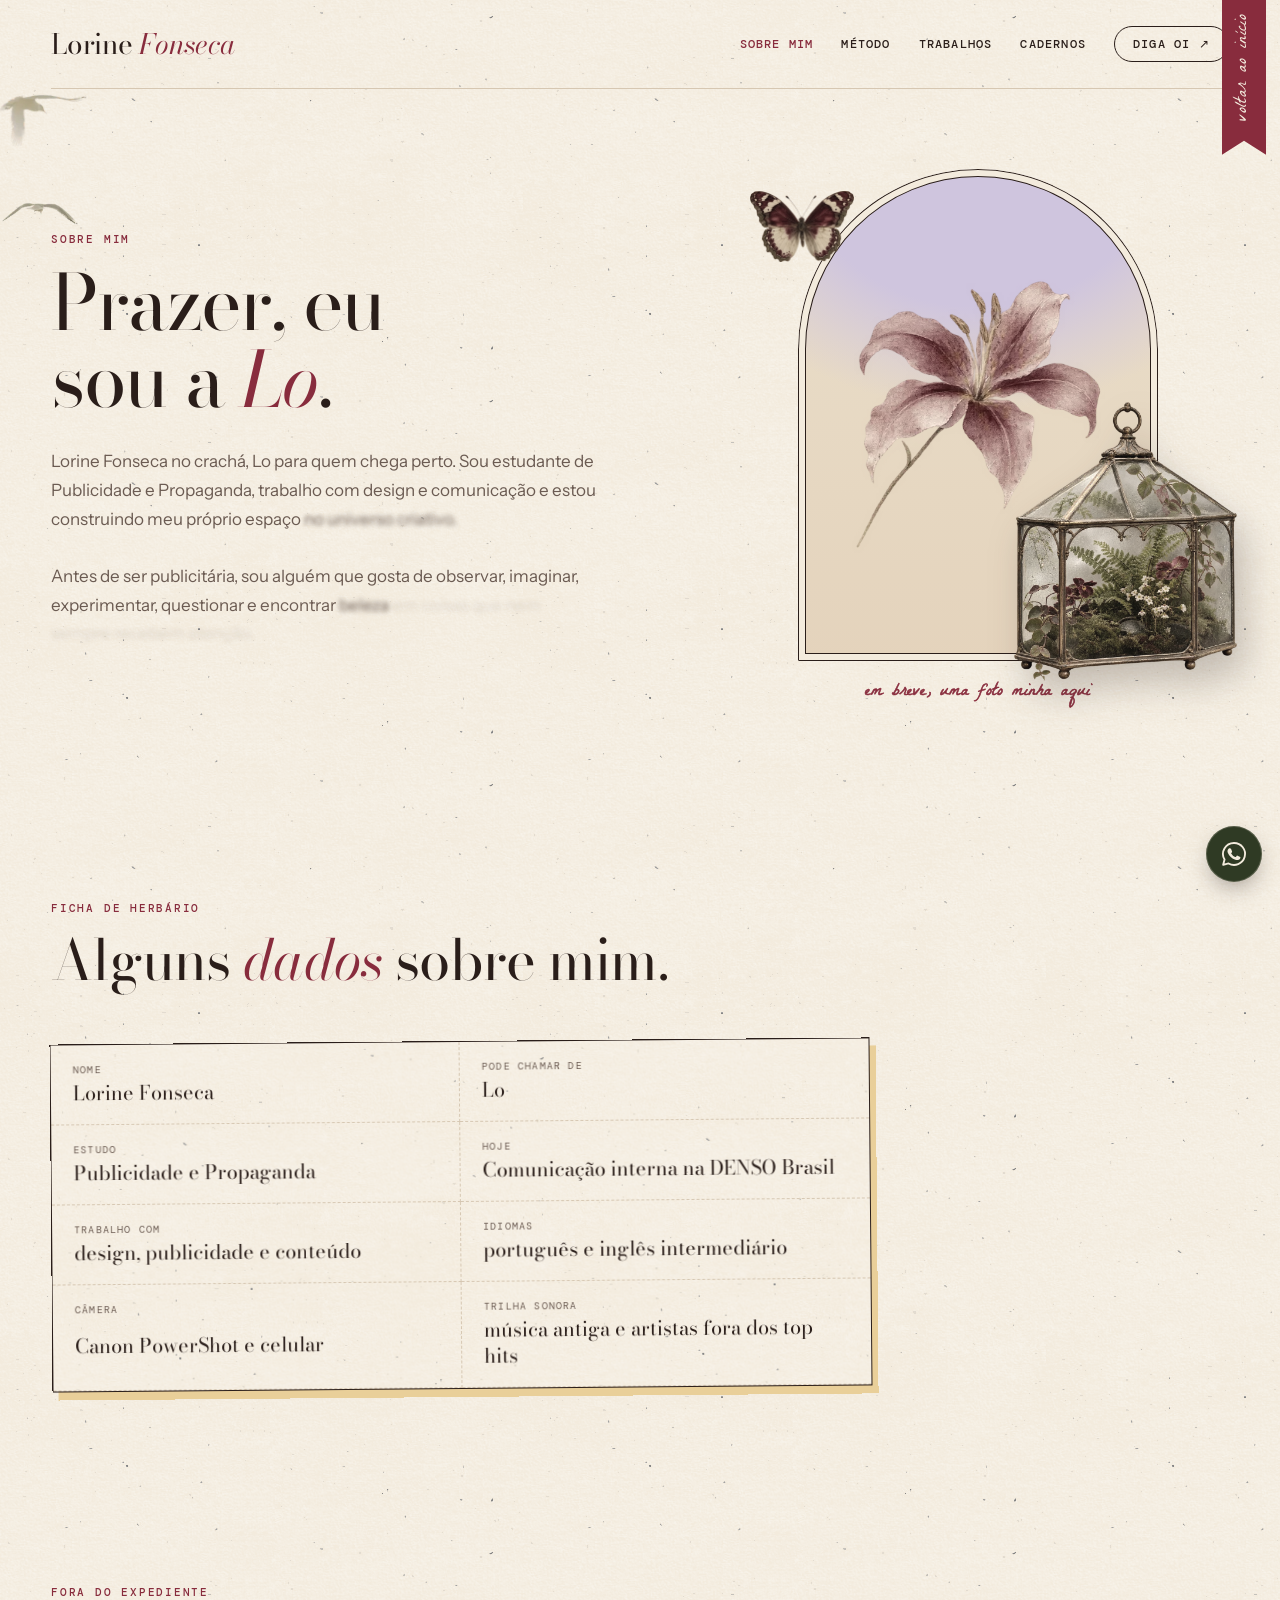
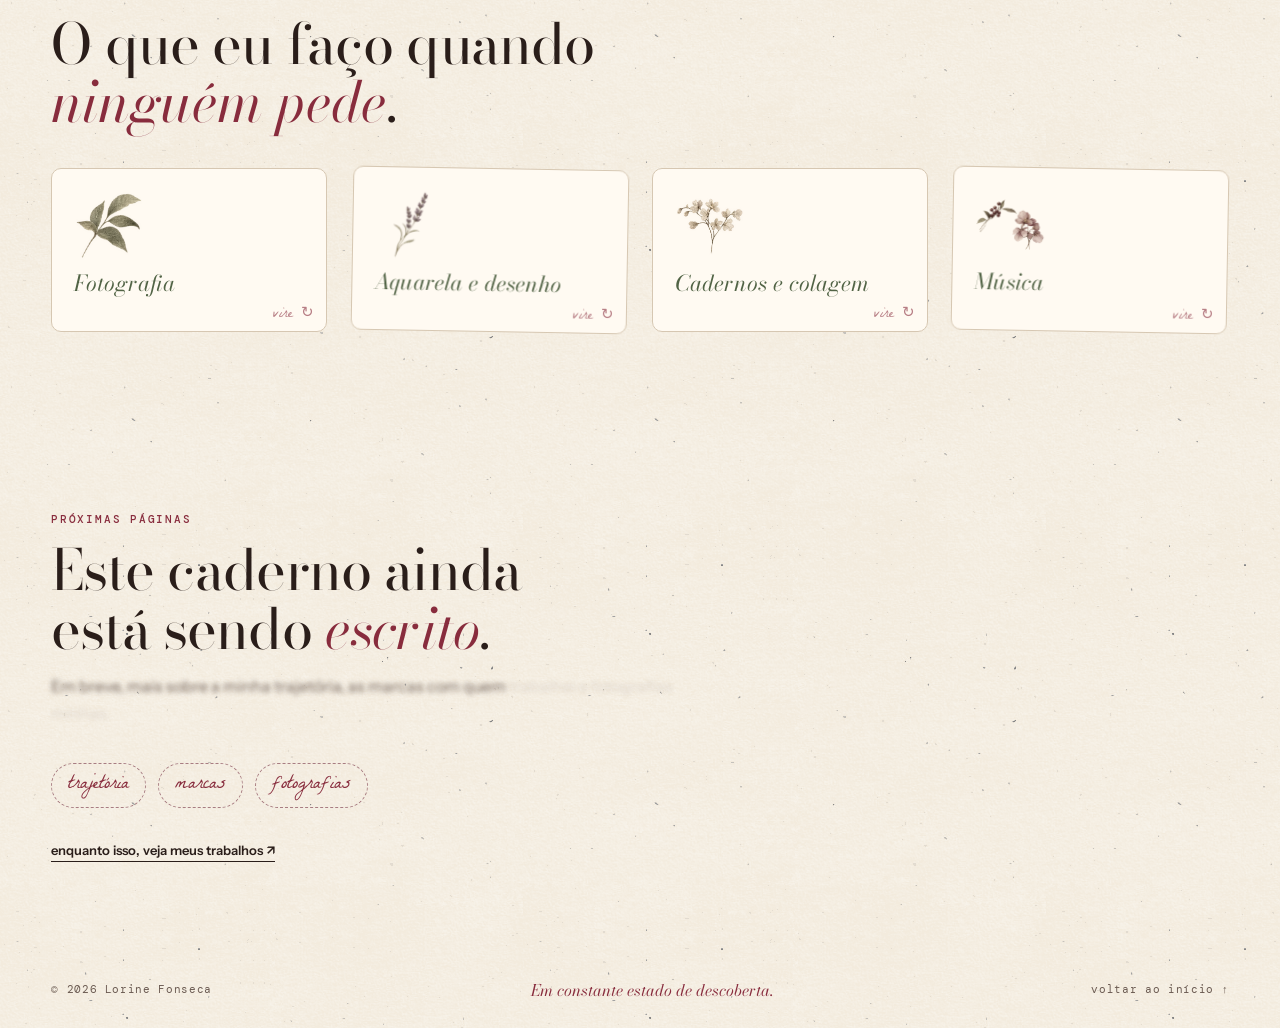
==== commit a08f1708: "Capas nos discos, cursor de borboleta, abertura nova e efeitos de texto - Capas dos álbuns (Spotify)" ====
--- a/sobre-mim.html
+++ b/sobre-mim.html
@@ -32,8 +32,6 @@
       <div class="sky" aria-hidden="true">
         <img class="bird b1" src="assets/objetos/passaro-3.webp" alt="" width="184" height="118">
         <img class="bird b2" src="assets/objetos/passaro-5.webp" alt="" width="240" height="82">
-        <img class="petal p-a" src="assets/aquarela/petala-2.webp" alt="" width="129" height="96">
-        <img class="petal p-b" src="assets/aquarela/petala.webp" alt="" width="96" height="114">
       </div>
       <div>
         <p class="eyebrow">sobre mim</p>
@@ -47,7 +45,7 @@
         </div>
         <img class="butterfly" src="assets/objetos/borboleta-vinho.webp" alt="" width="420" height="287">
         <img class="terrarium" src="assets/objetos/terrario.webp" alt="Terrário de vidro e bronze com samambaias e flores" width="760" height="951">
-        <figcaption class="portrait-note">em breve, uma foto minha aqui</figcaption>
+        <figcaption class="portrait-note handwrite">em breve, uma foto minha aqui</figcaption>
       </figure>
     </section>
 
--- a/styles.css
+++ b/styles.css
@@ -64,7 +64,7 @@
 
 /* ---------- ilustrações: aquarela desbotada ---------- */
 .arch img, .about-art img, .pressed img, .wc, .deco, .services img,
-.player-art .gramophone, .object img, .butterfly, .petal, .portrait-art img, .hobby img {
+.player-art .gramophone, .object img, .butterfly, .portrait-art img, .hobby img {
   filter: var(--desbotado);
   transition: filter .8s ease, transform .6s ease;
 }
@@ -147,17 +147,6 @@
   50% { transform: translate(55vw, 26px) rotate(3deg); }
   75% { transform: translate(85vw, -6px) rotate(-3deg); }
   100% { transform: translate(115vw, 20px) rotate(2deg); }
-}
-.petal { position: absolute; width: 26px; top: -40px; opacity: 0; animation: fall linear infinite; }
-.p-a { left: 62%; animation-duration: 15s; animation-delay: 1s; }
-.p-b { left: 80%; width: 32px; animation-duration: 19s; animation-delay: 6s; }
-.p-c { left: 40%; width: 20px; animation-duration: 17s; animation-delay: 11s; }
-@keyframes fall {
-  0% { transform: translate(0, 0) rotate(0); opacity: 0; }
-  10% { opacity: .9; }
-  50% { transform: translate(-40px, 360px) rotate(160deg); }
-  90% { opacity: .8; }
-  100% { transform: translate(30px, 720px) rotate(320deg); opacity: 0; }
 }
 
 .margin {
@@ -548,7 +537,10 @@
 }
 .turntable:hover { scale: 1.02; }
 .vinyl-img { width: 100%; height: 100%; animation: spin 3.4s linear infinite; animation-play-state: paused; }
-.vinyl-label { position: absolute; inset: 31%; border-radius: 50%; background: var(--label); mix-blend-mode: color; opacity: .55; transition: background .6s; pointer-events: none; }
+.vinyl-label { position: absolute; inset: 31%; border-radius: 50%; background: var(--label) center / cover no-repeat; mix-blend-mode: color; opacity: .55; transition: opacity .6s; pointer-events: none; }
+.vinyl-label.has-art { mix-blend-mode: normal; opacity: .95; filter: saturate(.85) sepia(.1); box-shadow: inset 0 0 0 2px #00000059; animation: spin 3.4s linear infinite; animation-play-state: paused; }
+.vinyl-label.has-art::after { content: ''; position: absolute; inset: 46%; border-radius: 50%; background: var(--papel); }
+.soundtrack.playing .vinyl-label.has-art { animation-play-state: running; }
 .soundtrack.playing .vinyl-img { animation-play-state: running; }
 .soundtrack.playing .turntable { translate: -14px 0; }
 @keyframes spin { to { transform: rotate(360deg); } }
@@ -605,6 +597,8 @@
   box-shadow: 0 6px 12px #0004;
   transition: translate .45s cubic-bezier(.2, .7, .2, 1);
 }
+.disc-art { position: absolute; inset: 31%; border-radius: 50%; background: center / cover no-repeat; box-shadow: inset 0 0 0 2px #0006; }
+.disc-art::after { content: ''; position: absolute; inset: 44%; border-radius: 50%; background: var(--papel); }
 .sleeve .cover {
   position: absolute; inset: 0;
   display: grid; align-content: space-between; padding: 12px; text-align: left;
@@ -612,7 +606,12 @@
   background: linear-gradient(160deg, color-mix(in srgb, var(--label) 80%, #fff), var(--label));
   color: var(--papel); border-radius: 3px;
   box-shadow: 0 12px 18px -10px #2a1e1a99, inset 0 0 0 1px #ffffff26;
-}
+  overflow: hidden; isolation: isolate;
+}
+.cover-img { position: absolute; inset: 0; z-index: -2; width: 100%; height: 100%; object-fit: cover; filter: saturate(.85) sepia(.12); transition: transform .6s, filter .6s; }
+.sleeve.has-cover .cover::before { content: ''; position: absolute; inset: 0; z-index: -1; background: linear-gradient(180deg, #2a1e1a59 0%, transparent 32%, transparent 45%, color-mix(in srgb, var(--label) 70%, #1c1310) 100%); }
+.sleeve.has-cover .s-n, .sleeve.has-cover .s-artist, .sleeve.has-cover .s-title { text-shadow: 0 1px 6px #0009; }
+.sleeve:hover .cover-img { transform: scale(1.06); filter: saturate(1) sepia(0); }
 .s-n { font: 400 9px/1 var(--f-mono); letter-spacing: .1em; text-transform: uppercase; opacity: .75; }
 .s-artist { font: 400 19px/1.05 var(--f-display); }
 .s-title { font: 400 15px/1.1 var(--f-hand); opacity: .92; }
@@ -727,13 +726,23 @@
   position: fixed; inset: 0; z-index: 100;
   display: grid; place-items: center;
   color: var(--papel);
-  background:
-    linear-gradient(180deg, #1c1310d9 0%, #4a1520b8 55%, #1c1310eb 100%),
-    #1c1310 url('assets/fotos/abertura.webp') center / cover no-repeat;
+  background: #1c1310;
+  overflow: hidden; isolation: isolate;
   box-shadow: 0 30px 60px #00000080;
   animation: loader-up 1.1s 2.9s cubic-bezier(.76, 0, .24, 1) forwards;
 }
 .sem-abertura .loader { display: none; }
+.loader::before { /* a imagem, com leve blur e movimento lento */
+  content: ''; position: absolute; inset: -6%; z-index: -2;
+  background: url('assets/fotos/abertura.webp') center / cover no-repeat;
+  filter: blur(4px) saturate(.75) sepia(.15);
+  animation: drift-bg 9s ease-in-out infinite alternate;
+}
+.loader::after { /* camada transparente de cor desbotada */
+  content: ''; position: absolute; inset: 0; z-index: -1;
+  background: linear-gradient(180deg, #5e1a2866 0%, #a87d8240 45%, #2a1e1aa6 100%);
+}
+@keyframes drift-bg { from { transform: scale(1.04) translate(-1.5%, 1%); } to { transform: scale(1.12) translate(1.5%, -1.5%); } }
 .loader-inner { display: grid; justify-items: center; gap: 18px; padding: 24px; text-align: center; animation: inner-up .9s 2.85s cubic-bezier(.76, 0, .24, 1) forwards; }
 .loader-arch {
   width: 130px; aspect-ratio: 3 / 4.1; overflow: hidden;
@@ -782,12 +791,55 @@
 @keyframes wa-in { from { opacity: 0; transform: translateY(30px) scale(.8); } }
 @keyframes ring { 25% { rotate: -12deg; } 50% { rotate: 10deg; } 75% { rotate: -6deg; } }
 
-/* ---------- cursor de abelha ---------- */
+/* ---------- cursor de borboleta ---------- */
 .bee-cursor { position: fixed; left: 0; top: 0; z-index: 120; width: 44px; pointer-events: none; opacity: 0; transition: opacity .3s, width .3s; will-change: transform; }
-.has-bee, .has-bee a, .has-bee button { cursor: none; }
-.has-bee input, .has-bee textarea { cursor: text; }
+.has-bee, .has-bee * { cursor: none !important; }
+.has-bee input, .has-bee textarea { cursor: text !important; }
+.cursor-trail { position: fixed; inset: 0; z-index: 119; width: 100vw; height: 100vh; pointer-events: none; }
+.bee-cursor.tap { filter: brightness(1.15) drop-shadow(0 0 6px #e9cf99); }
 .has-bee .bee-cursor.on { opacity: 1; }
 .has-bee .bee-cursor.big { width: 58px; }
+
+/* ---------- animação dos textos (script.js) ---------- */
+/* Split Text: letras */
+.split .word { display: inline-block; white-space: nowrap; }
+.split .char { display: inline-block; }
+.split:not(.words-in) .char { opacity: 0; }
+.split.words-in .char { animation: char-up .8s cubic-bezier(.2, .8, .2, 1) both; animation-delay: calc(var(--c) * 26ms); }
+@keyframes char-up { from { opacity: 0; transform: translateY(.55em) rotate(8deg); filter: blur(3px); } to { opacity: 1; transform: none; filter: none; } }
+
+/* Blur Text: palavras saem do desfoque */
+.blur-words .word { display: inline-block; }
+.blur-words:not(.words-in) .word { opacity: 0; }
+.blur-words.words-in .word { animation: blur-in 1s cubic-bezier(.2, .7, .2, 1) both; animation-delay: calc(var(--w) * 70ms); }
+@keyframes blur-in { from { opacity: 0; filter: blur(14px); transform: translateY(.18em); } to { opacity: 1; filter: none; transform: none; } }
+
+/* Scroll Reveal: palavras acendem com a rolagem */
+.scroll-reveal .word { --a: 0; opacity: calc(.16 + var(--a) * .84); filter: blur(calc((1 - var(--a)) * 2.5px)); transition: opacity .25s linear, filter .25s linear; }
+
+/* Text Type: cursor piscando */
+.typer { color: var(--vinho); }
+.caret { display: inline-block; width: 1px; height: 1.15em; margin-left: 3px; vertical-align: -.2em; background: var(--borgonha); animation: blink 1s steps(1) infinite; }
+@keyframes blink { 50% { opacity: 0; } }
+.phrase.typing .phrase-text::after { content: ''; display: inline-block; width: 1px; height: 1em; margin-left: 3px; vertical-align: -.1em; background: currentColor; animation: blink .8s steps(1) infinite; }
+
+/* Escrita à mão (SVG traçado) */
+.hw-svg { display: inline-block; overflow: visible; vertical-align: middle; }
+.handwrite { min-width: max-content; }
+.hw-svg text { fill: currentColor; fill-opacity: 0; stroke: currentColor; stroke-linecap: round; stroke-linejoin: round; white-space: pre; }
+.hw-svg tspan { stroke-dasharray: var(--dash, 400); stroke-dashoffset: var(--dash, 400); }
+.hw-on .hw-svg tspan { animation: hw-draw 1.2s ease-in-out forwards, hw-fill .7s ease forwards; animation-delay: calc(var(--i) * 110ms), calc(var(--i) * 110ms + .9s); }
+@keyframes hw-draw { to { stroke-dashoffset: 0; } }
+@keyframes hw-fill { to { fill-opacity: 1; } }
+.contact-inner > p.contact-sign { font: 400 64px/1 var(--f-sig); max-width: none; color: var(--manteiga); margin-top: 18px; transform: rotate(-3deg); transform-origin: left; }
+
+/* textos de apoio */
+.soft:not(.soft-in) { opacity: 0; }
+.soft-in { animation: soft-up .9s .1s ease both; }
+html:not(.sem-abertura) .hero .soft-in { animation-delay: 3.6s; }
+@keyframes soft-up { from { opacity: 0; translate: 0 12px; } }
+.label.soft-in { animation-name: label-in; }
+@keyframes label-in { from { opacity: 0; letter-spacing: .4em; } }
 
 /* ---------- aparecer ao rolar (só com JS) ---------- */
 .js .reveal { opacity: 0; translate: 0 18px; transition: opacity .9s ease, translate .9s ease, transform .5s, filter .8s; }
@@ -881,6 +933,5 @@
 @media (prefers-reduced-motion: reduce) {
   *, *::before, *::after { animation: none !important; transition: none !important; scroll-behavior: auto !important; }
   .loader { display: none; }
-  .petal { display: none; }
-  .js .reveal { opacity: 1; translate: 0 0; }
-}
+    .js .reveal { opacity: 1; translate: 0 0; }
+}
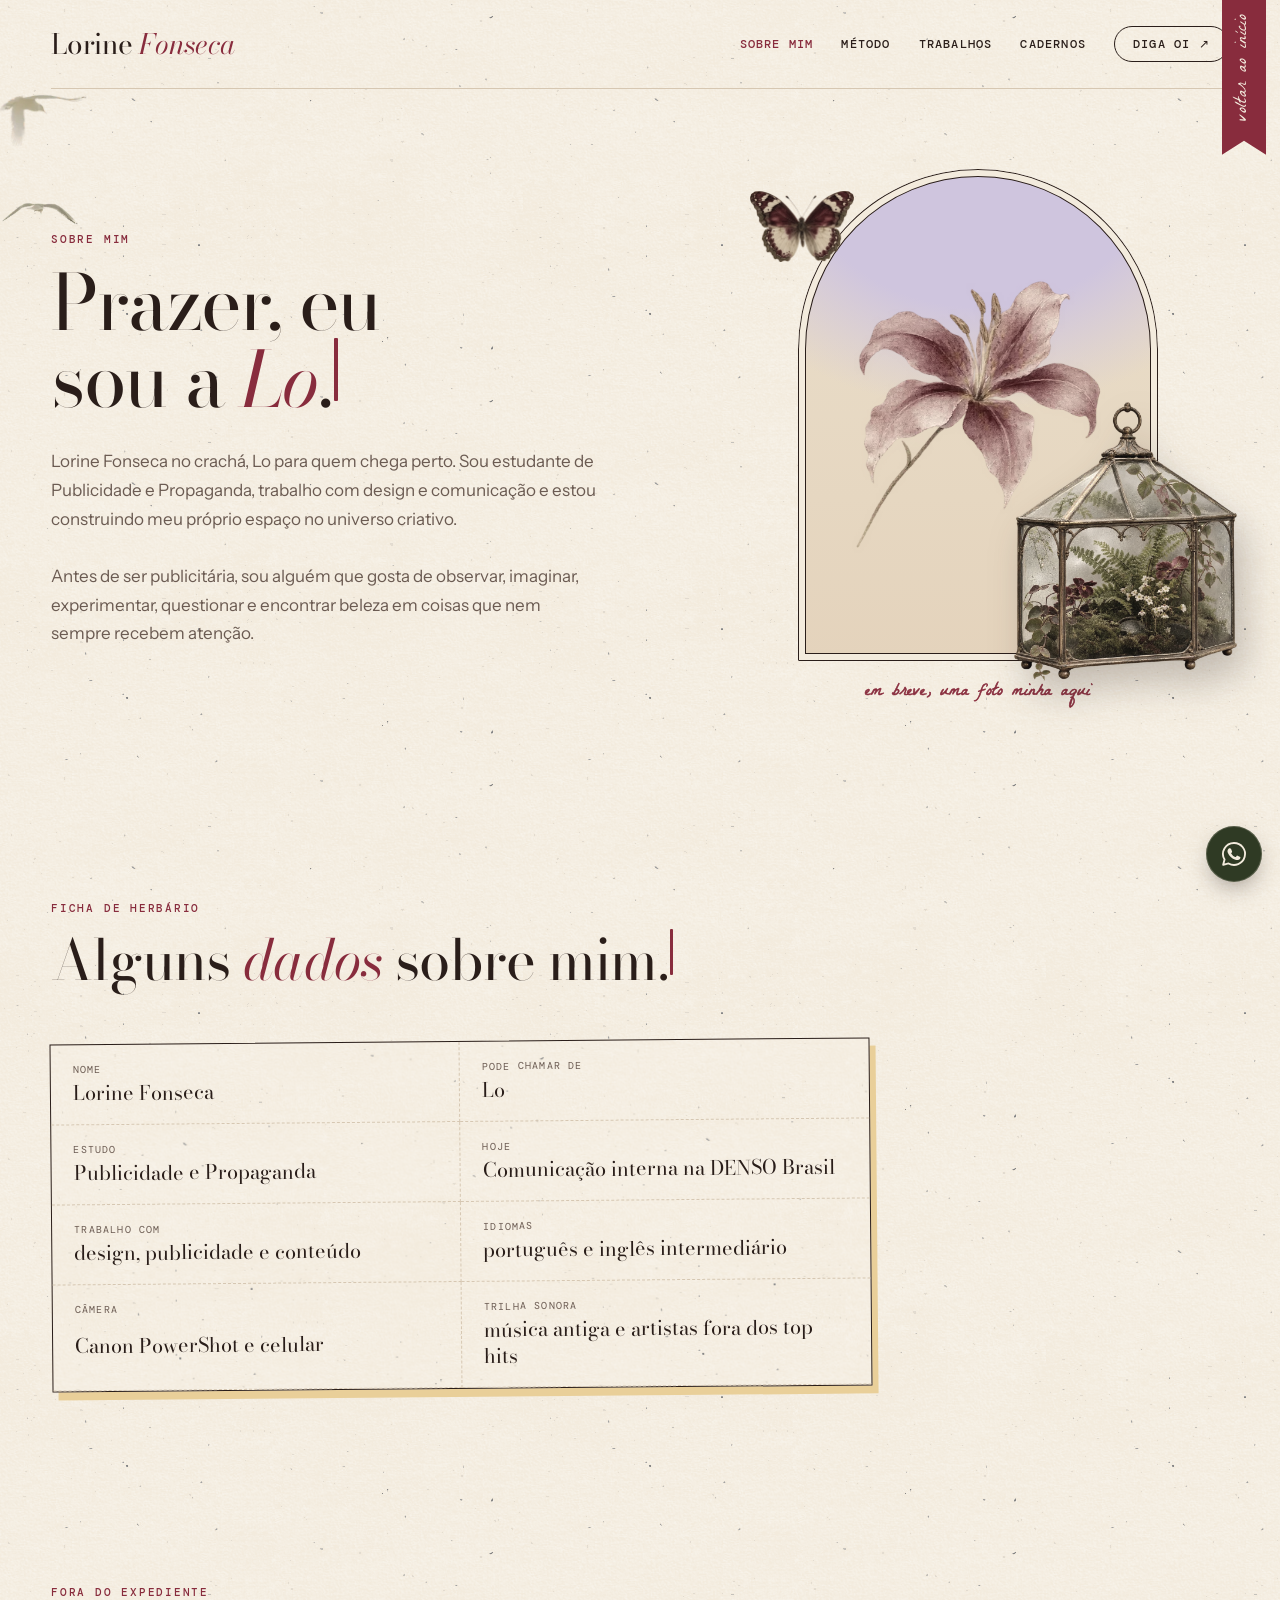
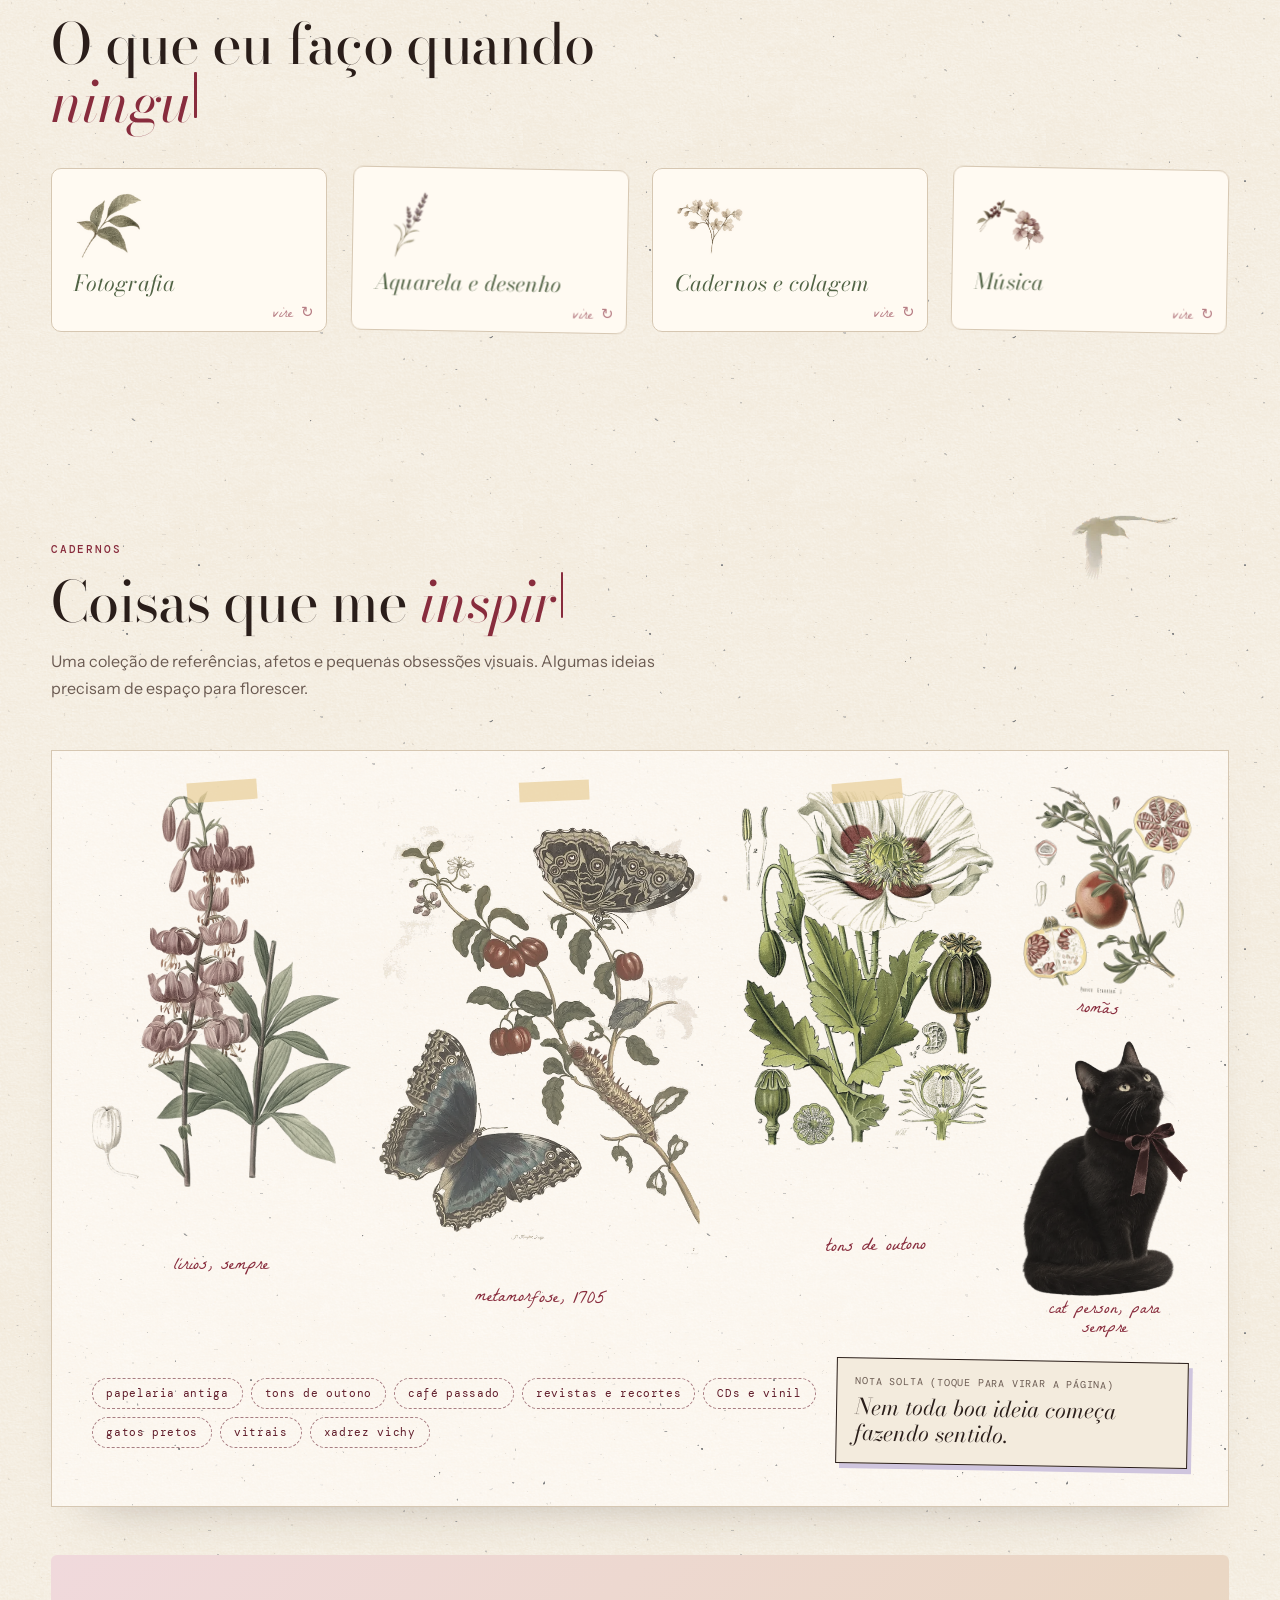
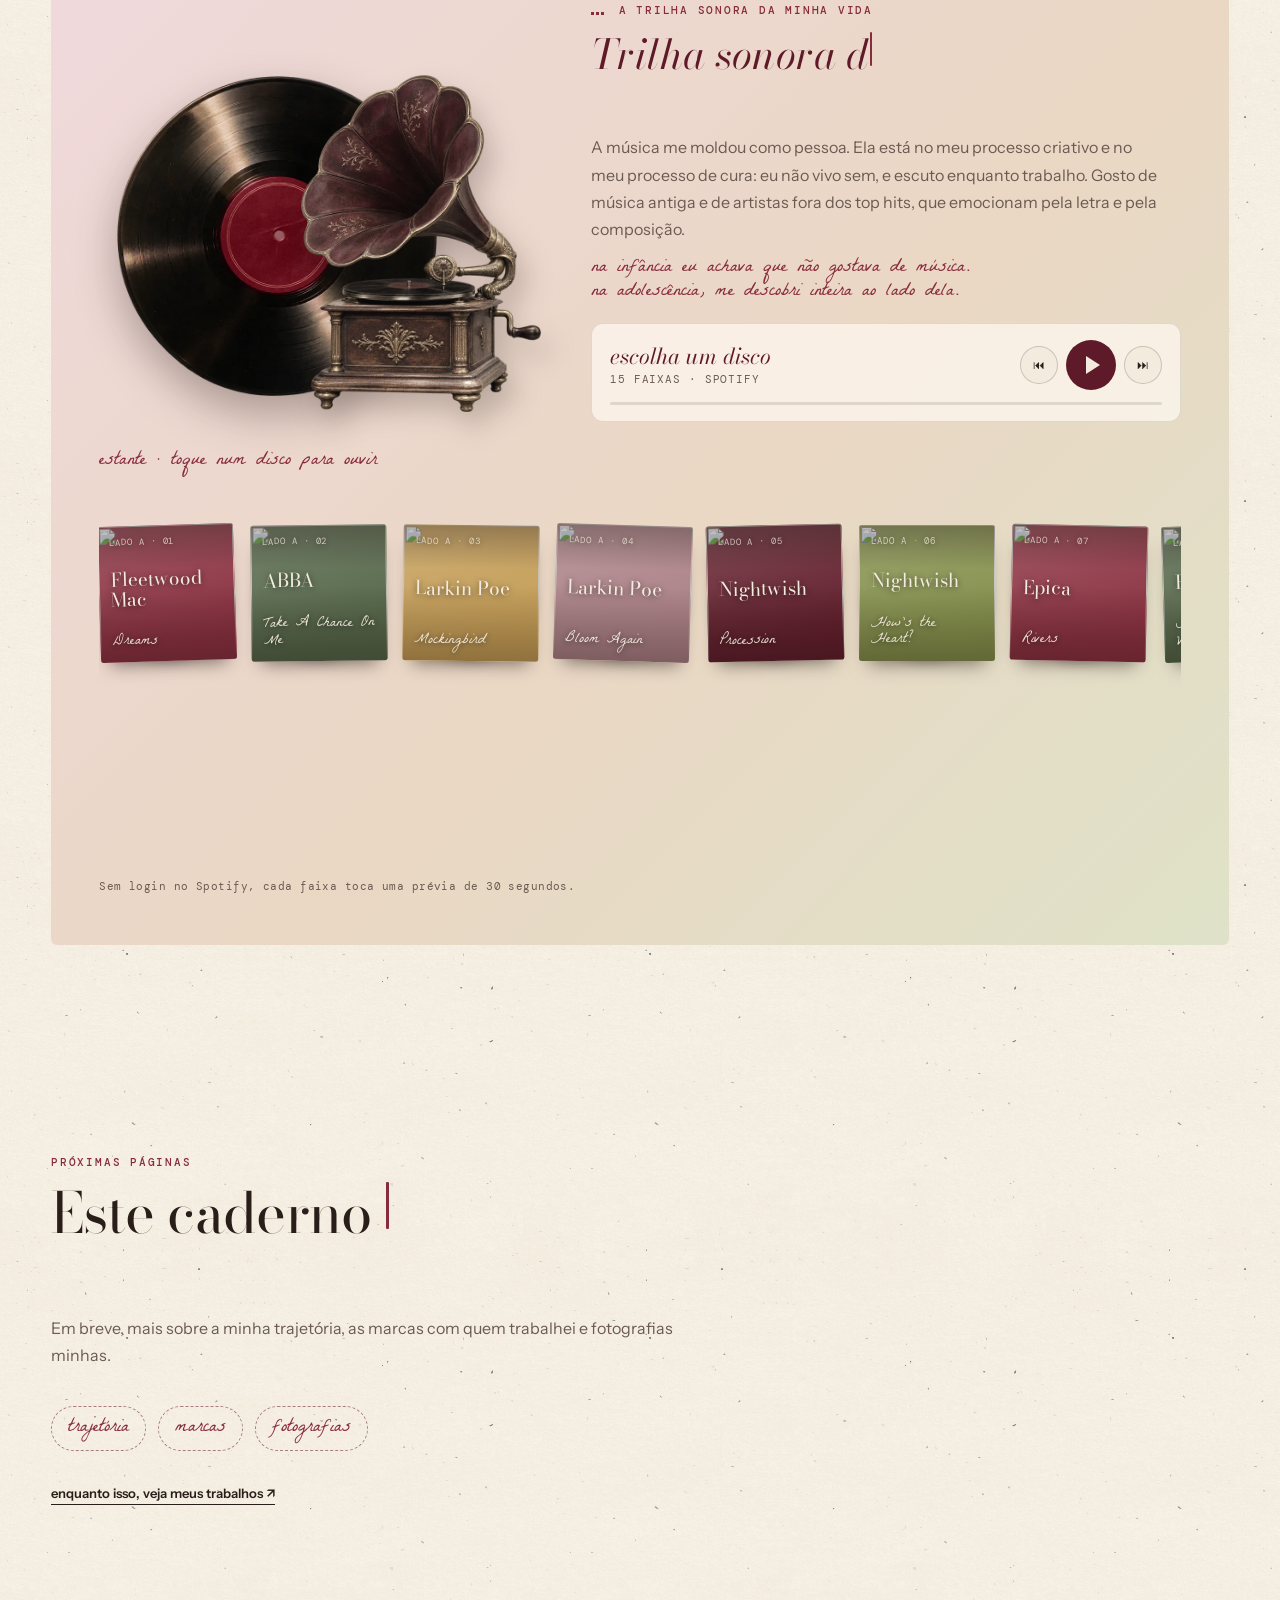
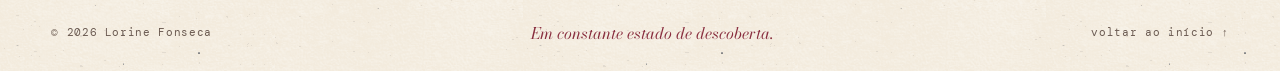
==== commit 7989b819: "Text Type nos títulos, ícone de borboleta e cadernos/trilha na página da Lo - Títulos se datilografa" ====
--- a/sobre-mim.html
+++ b/sobre-mim.html
@@ -9,6 +9,10 @@
   <link rel="preconnect" href="https://fonts.googleapis.com">
   <link rel="preconnect" href="https://fonts.gstatic.com" crossorigin>
   <link href="https://fonts.googleapis.com/css2?family=Bodoni+Moda:ital,opsz,wght@0,6..96,400..700;1,6..96,400..700&family=DM+Mono:wght@400;500&family=Instrument+Sans:wght@400..700&family=La+Belle+Aurore&family=Mrs+Saint+Delafield&display=swap" rel="stylesheet">
+  <link rel="icon" href="favicon.ico" sizes="any">
+  <link rel="icon" type="image/png" sizes="32x32" href="assets/icone-32.png">
+  <link rel="icon" type="image/png" sizes="192x192" href="assets/icone-192.png">
+  <link rel="apple-touch-icon" href="assets/icone-apple.png">
   <link rel="stylesheet" href="styles.css">
 </head>
 <body>
@@ -20,7 +24,7 @@
       <a href="sobre-mim.html" aria-current="page">sobre mim</a>
       <a href="index.html#metodo">método</a>
       <a href="index.html#projetos">trabalhos</a>
-      <a href="index.html#moodboard">cadernos</a>
+      <a href="#moodboard">cadernos</a>
       <a class="nav-contact" href="mailto:lorinefonseca0@gmail.com">diga oi ↗</a>
     </nav>
   </header>
@@ -79,6 +83,85 @@
       </div>
     </section>
 
+    <!-- ============ CADERNOS ============ -->
+    <section class="notebook wrap" id="moodboard">
+      <img class="bird bird-still" src="assets/objetos/passaro-3.webp" alt="" width="184" height="118" loading="lazy">
+      <div class="notebook-head">
+        <p class="label">cadernos</p>
+        <h2>Coisas que me <em>inspiram</em>.</h2>
+        <p>Uma coleção de referências, afetos e pequenas obsessões visuais. Algumas ideias precisam de espaço para florescer.</p>
+      </div>
+
+      <div class="herbarium">
+        <figure class="pressed p1">
+          <img src="assets/botanica/lirio.webp" alt="Ilustração antiga de lírio martagão" width="680" height="1039" loading="lazy">
+          <figcaption>lírios, sempre</figcaption>
+        </figure>
+        <figure class="pressed p2">
+          <img src="assets/botanica/merian.webp" alt="Prancha de Maria Sibylla Merian com borboletas, frutos e lagarta" width="680" height="893" loading="lazy">
+          <figcaption>metamorfose, 1705</figcaption>
+        </figure>
+        <figure class="pressed p3">
+          <img src="assets/botanica/papoula.webp" alt="Ilustração antiga de papoula branca com cápsulas" width="680" height="937" loading="lazy">
+          <figcaption>tons de outono</figcaption>
+        </figure>
+        <figure class="pressed p4">
+          <img src="assets/botanica/roma.webp" alt="Ilustração antiga de romã, inteira e em corte" width="680" height="828" loading="lazy">
+          <figcaption>romãs</figcaption>
+        </figure>
+        <figure class="object cat">
+          <img src="assets/objetos/gato.webp" alt="Gato preto sentado com um laço vinho no pescoço" width="560" height="861" loading="lazy">
+          <figcaption>cat person, para sempre</figcaption>
+        </figure>
+
+        <ul class="mood-tags" aria-label="Pequenas obsessões">
+          <li>papelaria antiga</li><li>tons de outono</li><li>café passado</li><li>revistas e recortes</li><li>CDs e vinil</li><li>gatos pretos</li><li>vitrais</li><li>xadrez vichy</li>
+        </ul>
+
+        <button type="button" class="phrase" id="phrase" aria-live="polite">
+          <span class="phrase-label">nota solta (toque para virar a página)</span>
+          <span class="phrase-text" id="phrase-text">Nem toda boa ideia começa fazendo sentido.</span>
+        </button>
+      </div>
+
+      <!-- Trilha sonora: vitrola com estante de discos (Spotify) -->
+      <div class="soundtrack" id="trilha">
+        <div class="soundtrack-top">
+          <div class="player-art">
+            <button type="button" class="turntable" id="turntable" aria-label="Tocar ou pausar a música">
+              <img class="vinyl-img" src="assets/objetos/vinil.webp" alt="" width="700" height="708" loading="lazy">
+              <span class="vinyl-label" id="vinyl-label" aria-hidden="true"></span>
+            </button>
+            <img class="gramophone" src="assets/objetos/gramofone.webp" alt="Gramofone antigo com corneta vinho e dourada" width="560" height="786" loading="lazy">
+          </div>
+          <div class="soundtrack-copy">
+            <p class="label"><span class="eq" aria-hidden="true"><i></i><i></i><i></i></span> <span id="now-label">a trilha sonora da minha vida</span></p>
+            <h3>Trilha sonora de uma vida em construção</h3>
+            <p>A música me moldou como pessoa. Ela está no meu processo criativo e no meu processo de cura: eu não vivo sem, e escuto enquanto trabalho. Gosto de música antiga e de artistas fora dos top hits, que emocionam pela letra e pela composição.</p>
+            <p class="hand-note">na infância eu achava que não gostava de música. na adolescência, me descobri inteira ao lado dela.</p>
+            <div class="deck" aria-label="Controles da vitrola">
+              <div class="now">
+                <span class="now-title" id="now-title">escolha um disco</span>
+                <span class="now-artist" id="now-artist">15 faixas · Spotify</span>
+              </div>
+              <div class="deck-buttons">
+                <button type="button" class="deck-btn" id="prev" aria-label="Faixa anterior">⏮</button>
+                <button type="button" class="deck-btn deck-play" id="play" aria-label="Tocar"><span class="i-play" aria-hidden="true"></span></button>
+                <button type="button" class="deck-btn" id="next" aria-label="Próxima faixa">⏭</button>
+              </div>
+              <div class="progress" aria-hidden="true"><span id="progress-bar"></span></div>
+            </div>
+          </div>
+        </div>
+        <div class="shelf-wrap">
+          <p class="shelf-label">estante · toque num disco para ouvir</p>
+          <ol class="shelf" id="shelf" aria-label="Discos da trilha sonora"></ol>
+        </div>
+        <div class="spotify" id="spotify"><div id="spotify-embed"></div></div>
+        <p class="spotify-note">Sem login no Spotify, cada faixa toca uma prévia de 30 segundos.</p>
+      </div>
+    </section>
+
     <section class="me-section wrap" aria-labelledby="proximas">
       <div class="me-section-head">
         <p class="label">próximas páginas</p>
--- a/styles.css
+++ b/styles.css
@@ -800,22 +800,20 @@
 .has-bee .bee-cursor.on { opacity: 1; }
 .has-bee .bee-cursor.big { width: 58px; }
 
-/* ---------- animação dos textos (script.js) ---------- */
-/* Split Text: letras */
-.split .word { display: inline-block; white-space: nowrap; }
-.split .char { display: inline-block; }
-.split:not(.words-in) .char { opacity: 0; }
-.split.words-in .char { animation: char-up .8s cubic-bezier(.2, .8, .2, 1) both; animation-delay: calc(var(--c) * 26ms); }
-@keyframes char-up { from { opacity: 0; transform: translateY(.55em) rotate(8deg); filter: blur(3px); } to { opacity: 1; transform: none; filter: none; } }
-
-/* Blur Text: palavras saem do desfoque */
-.blur-words .word { display: inline-block; }
-.blur-words:not(.words-in) .word { opacity: 0; }
-.blur-words.words-in .word { animation: blur-in 1s cubic-bezier(.2, .7, .2, 1) both; animation-delay: calc(var(--w) * 70ms); }
-@keyframes blur-in { from { opacity: 0; filter: blur(14px); transform: translateY(.18em); } to { opacity: 1; filter: none; transform: none; } }
-
-/* Scroll Reveal: palavras acendem com a rolagem */
-.scroll-reveal .word { --a: 0; opacity: calc(.16 + var(--a) * .84); filter: blur(calc((1 - var(--a)) * 2.5px)); transition: opacity .25s linear, filter .25s linear; }
+/* ---------- animação dos textos (script.js) — Text Type ---------- */
+.type-text .word { white-space: nowrap; }
+.type-text .char { visibility: hidden; }
+.type-text .char.on { visibility: visible; }
+.type-caret { display: inline-block; position: relative; width: 0; }
+.type-caret::after {
+  content: ''; position: absolute; left: .04em; bottom: .08em;
+  width: max(2px, .045em); height: .82em;
+  background: var(--borgonha); border-radius: 1px;
+}
+.typing .type-caret::after { animation: none; }
+.type-caret::after { animation: blink 1s steps(1) infinite; }
+.type-caret.done::after { opacity: 0; transition: opacity .6s; animation: none; }
+.method-head .type-caret::after, .contact .type-caret::after { background: var(--manteiga); }
 
 /* Text Type: cursor piscando */
 .typer { color: var(--vinho); }
@@ -832,14 +830,6 @@
 @keyframes hw-draw { to { stroke-dashoffset: 0; } }
 @keyframes hw-fill { to { fill-opacity: 1; } }
 .contact-inner > p.contact-sign { font: 400 64px/1 var(--f-sig); max-width: none; color: var(--manteiga); margin-top: 18px; transform: rotate(-3deg); transform-origin: left; }
-
-/* textos de apoio */
-.soft:not(.soft-in) { opacity: 0; }
-.soft-in { animation: soft-up .9s .1s ease both; }
-html:not(.sem-abertura) .hero .soft-in { animation-delay: 3.6s; }
-@keyframes soft-up { from { opacity: 0; translate: 0 12px; } }
-.label.soft-in { animation-name: label-in; }
-@keyframes label-in { from { opacity: 0; letter-spacing: .4em; } }
 
 /* ---------- aparecer ao rolar (só com JS) ---------- */
 .js .reveal { opacity: 0; translate: 0 18px; transition: opacity .9s ease, translate .9s ease, transform .5s, filter .8s; }
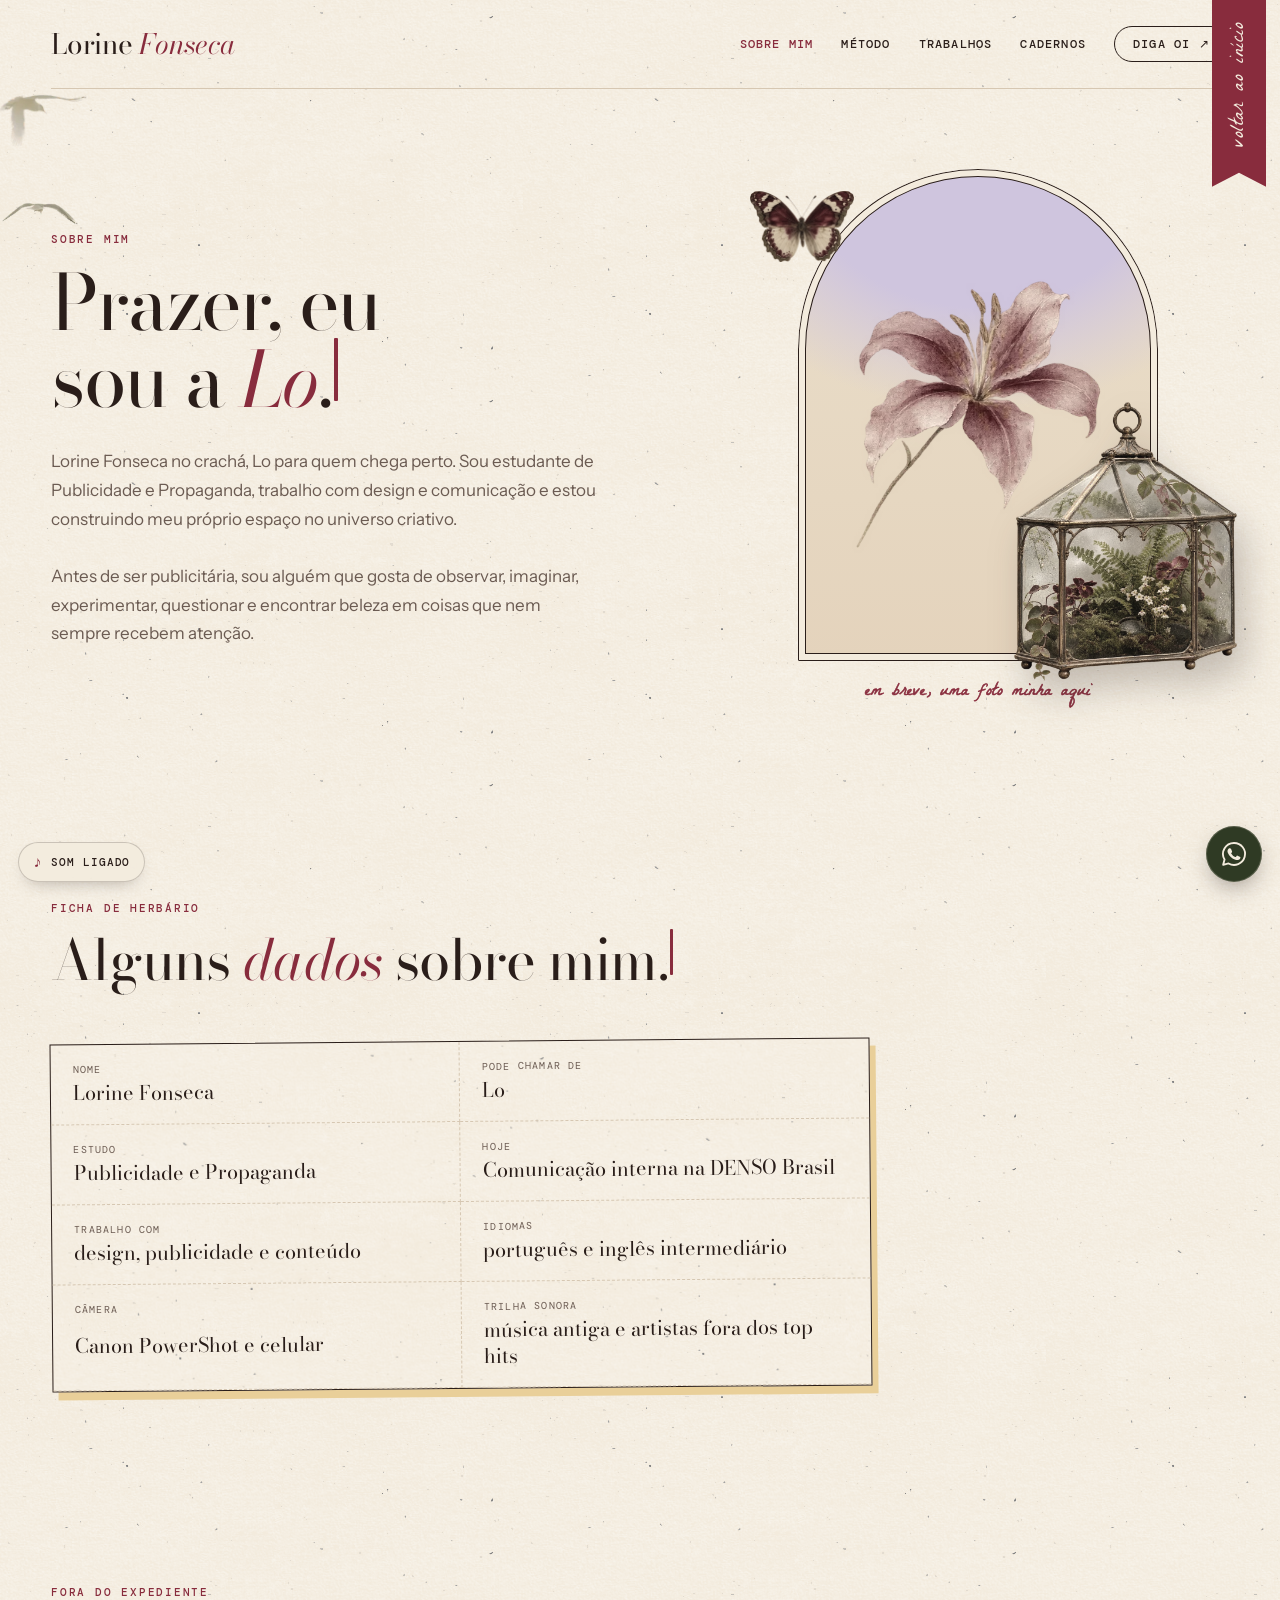
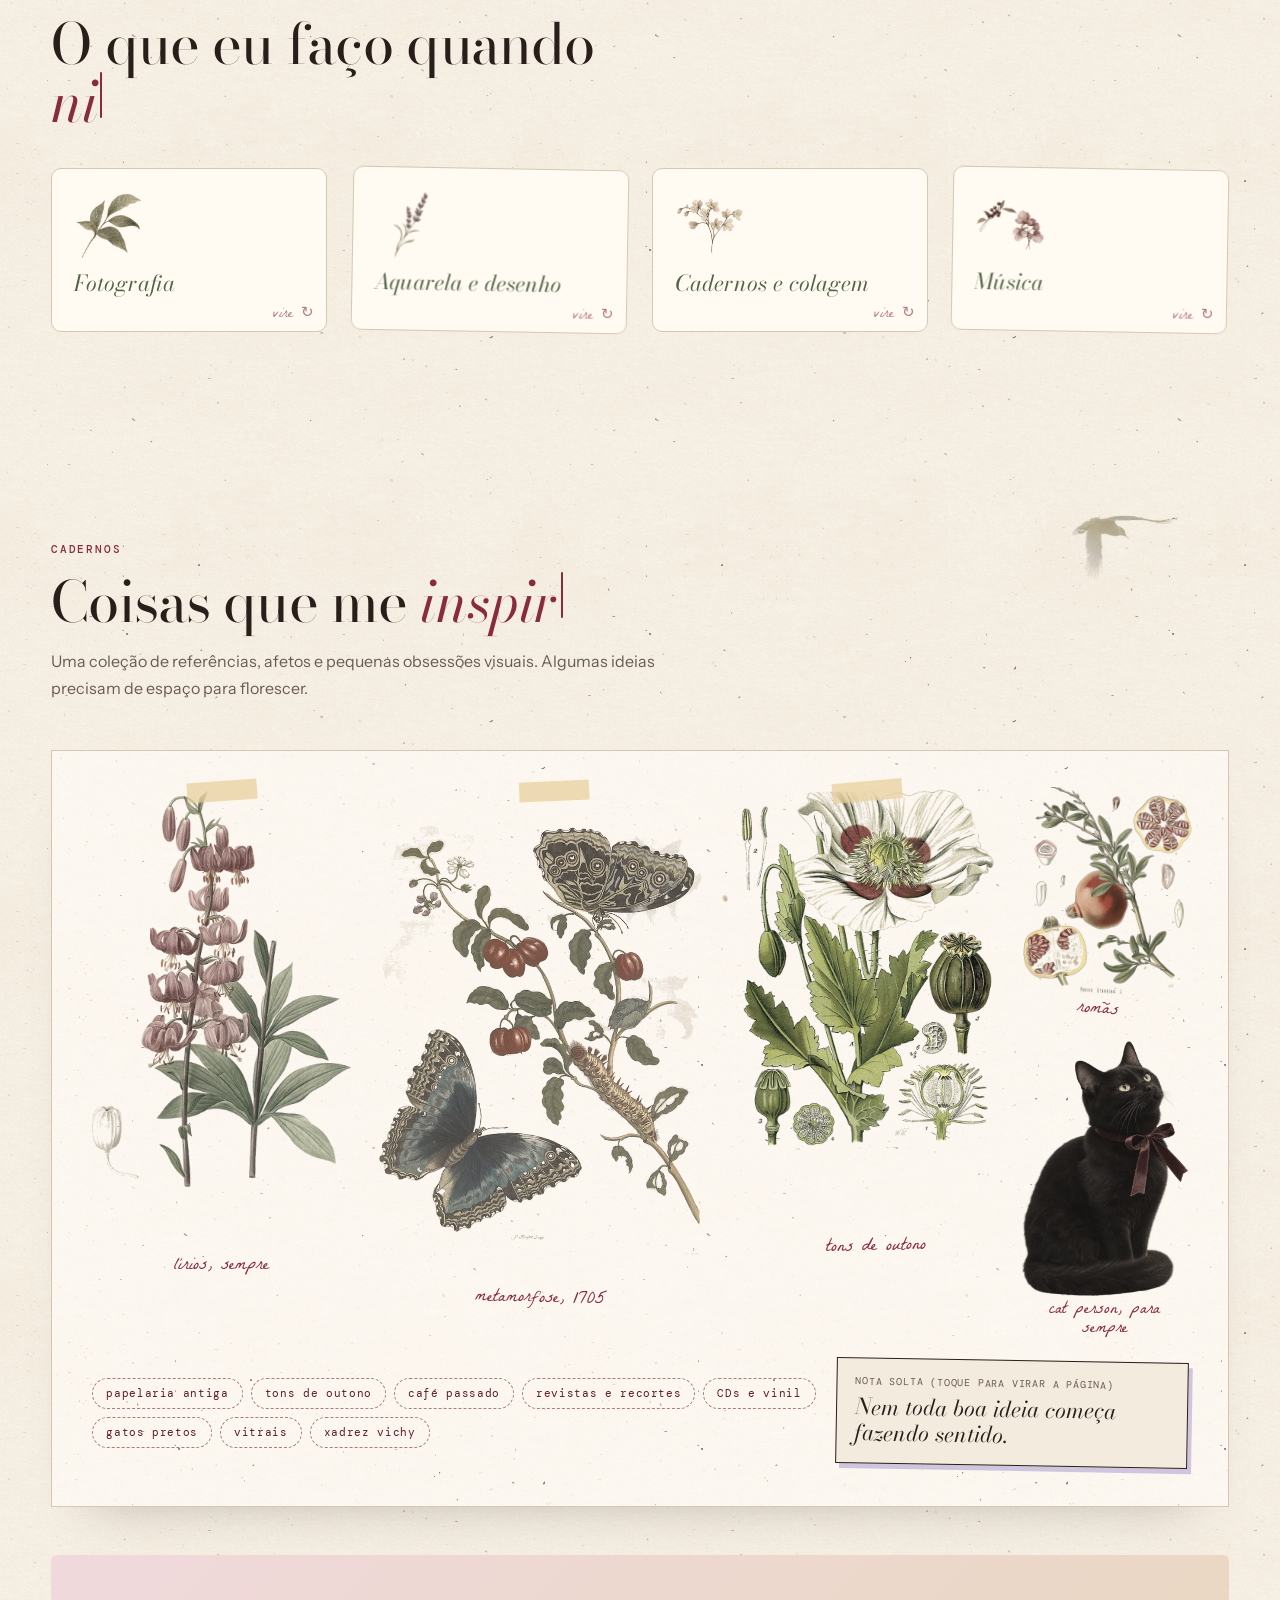
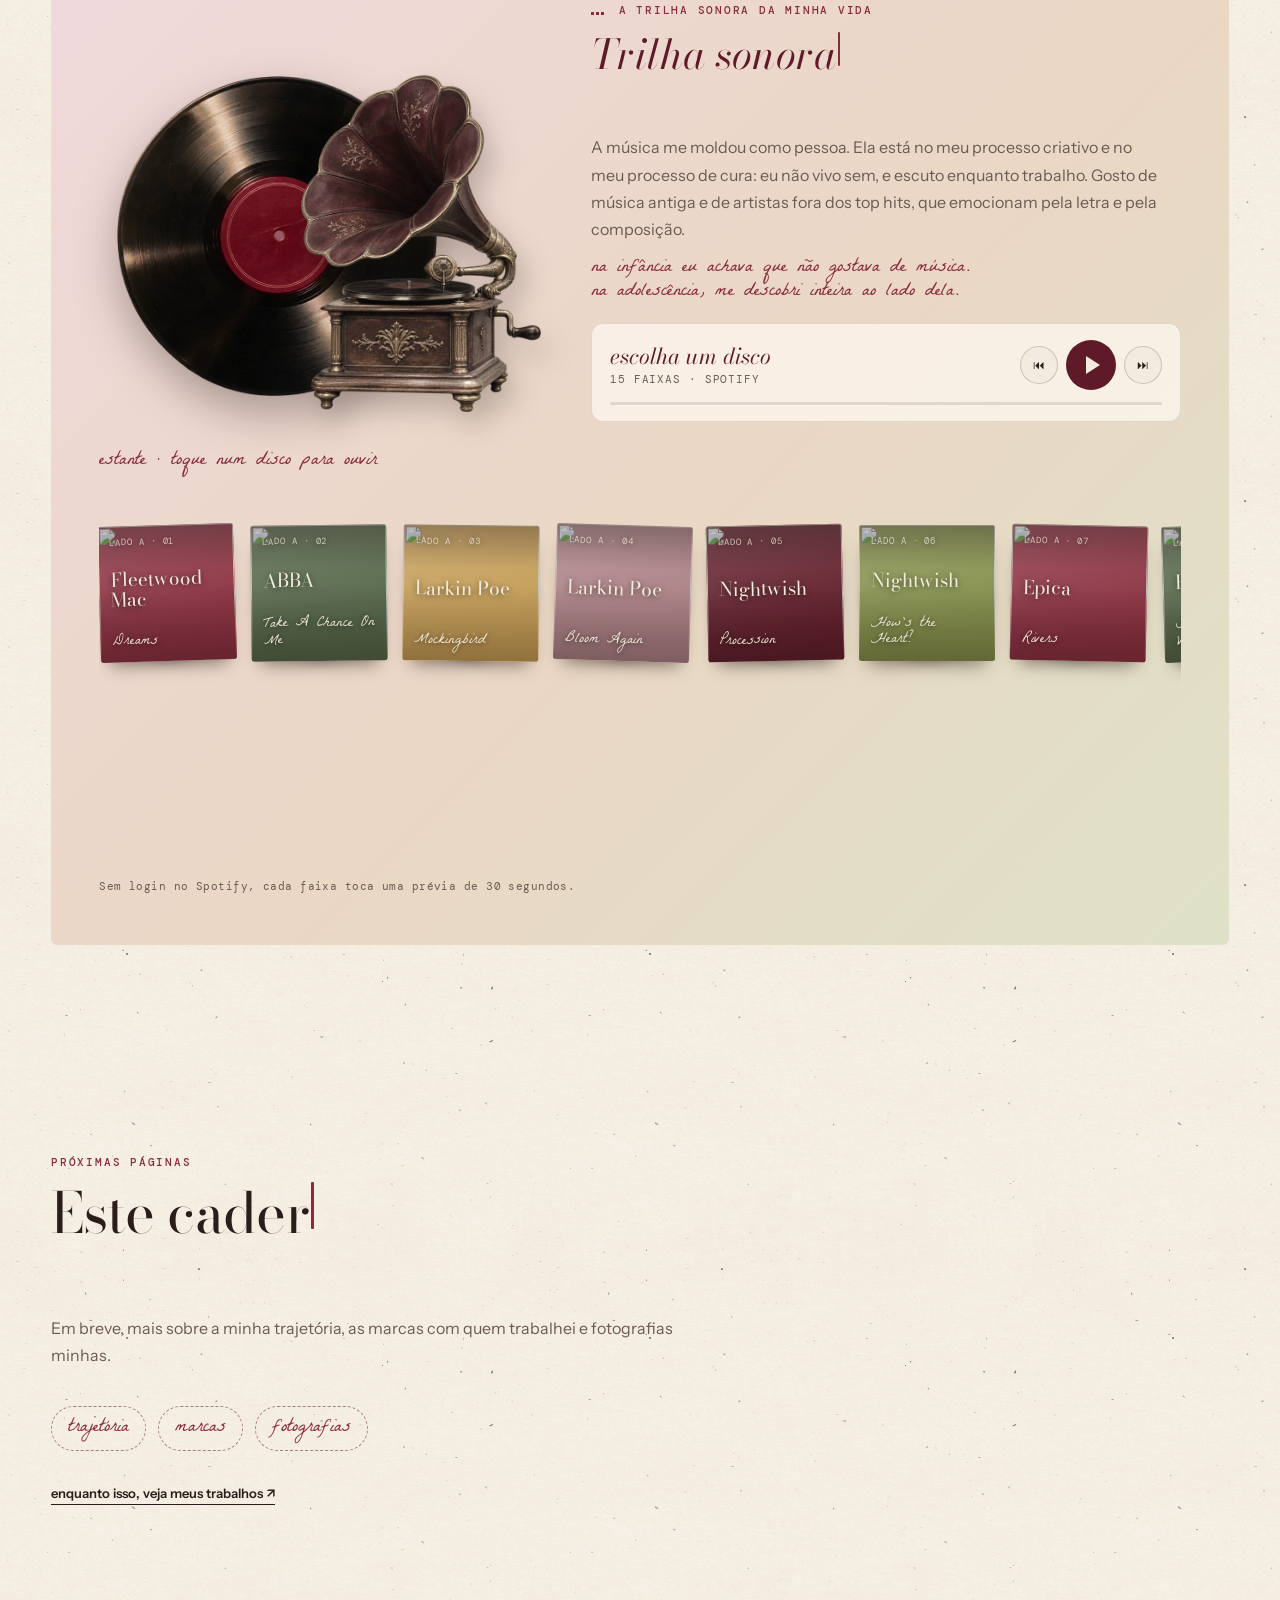
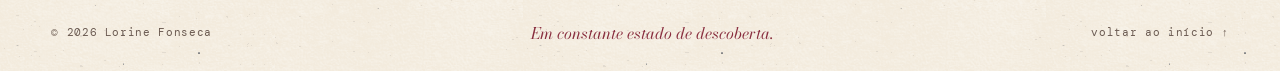
==== commit 268f3823: "Borboleta pousa em lugares aleatórios e nos cards; efeitos sonoros - A cada pouso, um lugar e uma in" ====
--- a/sobre-mim.html
+++ b/sobre-mim.html
@@ -186,6 +186,7 @@
     <span>fale comigo</span>
   </a>
 
+  <script src="sound.js"></script>
   <script src="script.js"></script>
   <script src="flip.js"></script>
 </body>
--- a/styles.css
+++ b/styles.css
@@ -109,19 +109,21 @@
 /* ---------- marcador de página (flutuante) ---------- */
 .bookmark {
   position: fixed; z-index: 40;
-  right: max(14px, env(safe-area-inset-right, 0px)); top: 0;
-  width: 44px; padding: 22px 0 34px;
+  right: max(14px, env(safe-area-inset-right, 0px)); top: -48px;
+  width: 54px; padding: 70px 0 40px;
   background: var(--borgonha); color: var(--papel);
   clip-path: polygon(0 0, 100% 0, 100% 100%, 50% calc(100% - 14px), 0 100%);
   box-shadow: 0 6px 14px #2a1e1a40;
   display: grid; justify-items: center;
-  transform: translateY(-8px);
+  transform: translateY(0);
   transition: transform .35s cubic-bezier(.2, .7, .2, 1), background .25s;
   animation: bookmark-in 1s .6s both cubic-bezier(.2, .7, .2, 1);
 }
-.bookmark span { writing-mode: vertical-rl; transform: rotate(180deg); font: 400 18px/1 var(--f-hand); letter-spacing: .02em; white-space: nowrap; }
-.bookmark:hover, .bookmark:focus-visible { transform: translateY(0); background: var(--vinho); animation: bookmark-tug .7s ease; }
-@keyframes bookmark-tug { 0% { transform: translateY(-8px); } 40% { transform: translateY(6px) rotate(-2deg); } 70% { transform: translateY(-2px) rotate(1deg); } 100% { transform: translateY(0); } }
+.bookmark span { writing-mode: vertical-rl; transform: rotate(180deg); font: 400 21px/1 var(--f-hand); letter-spacing: .02em; white-space: nowrap; }
+.bookmark:hover, .bookmark:focus-visible { transform: translateY(12px); background: var(--vinho); animation: bookmark-tug .7s ease; }
+.bookmark.peek { transform: translateY(-62%); }
+.bookmark.peek:hover, .bookmark.peek:focus-visible { transform: translateY(0); animation: none; }
+@keyframes bookmark-tug { 0% { transform: translateY(0); } 40% { transform: translateY(20px) rotate(-1.5deg); } 70% { transform: translateY(9px) rotate(.8deg); } 100% { transform: translateY(12px); } }
 @keyframes bookmark-in { from { transform: translateY(-110%); } }
 
 /* ---------- início ---------- */
@@ -276,6 +278,11 @@
   border-radius: 6px;
   box-shadow: 0 34px 50px -26px #000000a6;
 }
+
+.binder-hint { display: none; justify-content: center; align-items: center; gap: 10px; margin: 0 0 12px; font: 400 19px/1 var(--f-hand); color: var(--manteiga); }
+.binder-hint span { font-family: var(--f-display); animation: nudge 1.6s ease-in-out infinite; }
+.binder-hint span:last-child { animation-direction: reverse; }
+@keyframes nudge { 50% { transform: translateX(-5px); } }
 
 /* chuva no vidro (rain.js) */
 .method .rain, .method .rain-tint { position: absolute; inset: 0; width: 100%; height: 100%; z-index: -1; pointer-events: none; }
@@ -643,6 +650,9 @@
 .contact .label { color: var(--manteiga); }
 .contact h2 em { color: var(--manteiga); }
 .contact-inner > p:not(.label) { color: #efe6d6; font-size: 17px; max-width: 40ch; }
+.contact-actions { display: flex; flex-wrap: wrap; gap: 12px; }
+.btn-wa { background: transparent; color: var(--papel); box-shadow: inset 0 0 0 1px #f3ebdd8c; }
+.btn-wa:hover { background: var(--manteiga); color: var(--musgo); box-shadow: none; }
 .contact-links { display: flex; gap: 24px; flex-wrap: wrap; font: 500 12px/1 var(--f-mono); letter-spacing: .08em; text-transform: uppercase; margin-top: 8px; }
 .contact-links a { padding-bottom: 4px; border-bottom: 1px solid #f3ebdd66; transition: border-color .2s, color .2s; }
 .contact-links a:hover { color: var(--manteiga); border-color: var(--manteiga); }
@@ -815,6 +825,13 @@
 .type-caret.done::after { opacity: 0; transition: opacity .6s; animation: none; }
 .method-head .type-caret::after, .contact .type-caret::after { background: var(--manteiga); }
 
+/* frase inicial: palavras sobem rapidinho */
+.nw { white-space: nowrap; }
+.rise-words .rise { display: inline-block; }
+.rise-words:not(.rise-in) .rise { opacity: 0; }
+.rise-in .rise { animation: rise-up .55s cubic-bezier(.2, .8, .2, 1) both; animation-delay: calc(var(--w) * 45ms); }
+@keyframes rise-up { from { opacity: 0; transform: translateY(.6em); } to { opacity: 1; transform: none; } }
+
 /* Text Type: cursor piscando */
 .typer { color: var(--vinho); }
 .caret { display: inline-block; width: 1px; height: 1.15em; margin-left: 3px; vertical-align: -.2em; background: var(--borgonha); animation: blink 1s steps(1) infinite; }
@@ -830,6 +847,21 @@
 @keyframes hw-draw { to { stroke-dashoffset: 0; } }
 @keyframes hw-fill { to { fill-opacity: 1; } }
 .contact-inner > p.contact-sign { font: 400 64px/1 var(--f-sig); max-width: none; color: var(--manteiga); margin-top: 18px; transform: rotate(-3deg); transform-origin: left; }
+
+/* ---------- botão de som ---------- */
+.sound-toggle {
+  position: fixed; z-index: 45;
+  left: max(18px, env(safe-area-inset-left, 0px)); bottom: max(18px, env(safe-area-inset-bottom, 0px));
+  display: flex; align-items: center; gap: 8px; height: 40px; padding: 0 14px;
+  border: 1px solid #2a1e1a33; border-radius: 999px; background: #f3ebddd9; color: var(--tinta);
+  font: 500 11px/1 var(--f-mono); letter-spacing: .08em; text-transform: uppercase;
+  backdrop-filter: blur(6px); box-shadow: 0 8px 18px -10px #2a1e1a66; cursor: pointer;
+  animation: wa-in .8s 3.8s cubic-bezier(.2, .7, .2, 1) both;
+}
+.sem-abertura .sound-toggle { animation-delay: .4s; }
+.sound-toggle span:first-child { font-size: 16px; color: var(--borgonha); }
+.sound-toggle[aria-pressed="false"] { opacity: .7; }
+@media (max-width: 650px) { .sound-toggle .st-label { display: none; } .sound-toggle { width: 40px; padding: 0; justify-content: center; } }
 
 /* ---------- aparecer ao rolar (só com JS) ---------- */
 .js .reveal { opacity: 0; translate: 0 18px; transition: opacity .9s ease, translate .9s ease, transform .5s, filter .8s; }
@@ -856,17 +888,26 @@
   .player-art { max-width: 300px; }
   .sketchbook { grid-template-columns: 1fr; gap: 18px; }
   .sketchbook::after { display: none; }
-  .binder { margin-right: 0; margin-top: 70px; }
-  .binder-tabs { top: -44px; right: auto; left: 16px; display: flex; gap: 8px; }
-  .tab { writing-mode: horizontal-tb; padding: 10px 16px 14px; border-radius: 10px 10px 0 0; transform: translateY(8px); box-shadow: 0 -2px 8px #0000001f; }
-  .tab:hover, .tab:focus-visible, .tab[aria-selected="true"] { transform: translateY(0); }
+  .binder { margin-right: 0; margin-top: 40px; }
+  .binder-tabs {
+    position: static; display: grid; grid-template-columns: 1fr 1fr; gap: 6px;
+    margin-bottom: 12px; padding: 5px; border-radius: 999px;
+    background: #f3ebdd29; box-shadow: inset 0 0 0 1px #f3ebdd40;
+  }
+  .tab { writing-mode: horizontal-tb; padding: 12px 10px; border-radius: 999px; transform: none; box-shadow: none; background: transparent; color: var(--papel); font-size: 21px; text-align: center; }
+  .tab:hover, .tab:focus-visible { transform: none; animation: none; background: #f3ebdd1f; }
+  .tab[aria-selected="true"] { transform: none; background: var(--papel); color: var(--borgonha); box-shadow: 0 6px 14px -6px #0006; }
+  .binder-hint { display: flex; }
+  .turn { display: flex; justify-content: center; width: 100%; margin-top: 22px; padding: 14px; border: 1px dashed var(--rosa); border-radius: 999px; font-size: 21px; background: #fffaf2; }
+  .turn-next { padding-right: 14px; }
+  .turn-next::after { display: none; }
   .spread .page { animation: none !important; }
   .spread .page::after { display: none; }
   .spread.turn-out-next { animation: m-out-next .42s ease-in forwards; }
   .spread.turn-out-prev { animation: m-out-prev .42s ease-in forwards; }
   .spread.turn-in-next { animation: m-in-next .42s ease-out both; }
   .spread.turn-in-prev { animation: m-in-prev .42s ease-out both; }
-  .turn { position: relative; bottom: auto; left: auto; right: auto; margin-top: 18px; }
+  .turn { position: relative; bottom: auto; left: auto; right: auto; }
   .page-left, .page-right { border-radius: 6px; box-shadow: none; }
   .hobbies { grid-template-columns: repeat(2, minmax(0, 1fr)); }
   .portrait-art { width: min(80%, 320px); }
@@ -876,8 +917,8 @@
   .wordmark { font-size: 23px; }
   .masthead nav a:not(.nav-contact) { display: none; }
   .nav-contact { padding: 9px 14px; }
-  .bookmark { width: 36px; padding: 16px 0 28px; }
-  .bookmark span { font-size: 15px; }
+  .bookmark { width: 44px; padding: 62px 0 32px; }
+  .bookmark span { font-size: 18px; }
   .hero { grid-template-columns: 1fr; gap: 28px; padding-block: 44px 64px; }
   .margin { order: 3; border-right: 0; border-top: 1px solid var(--linha); padding: 18px 0 0; grid-template-columns: auto 1fr; column-gap: 14px; row-gap: 8px; align-items: baseline; }
   .note-n { margin-top: 0; }
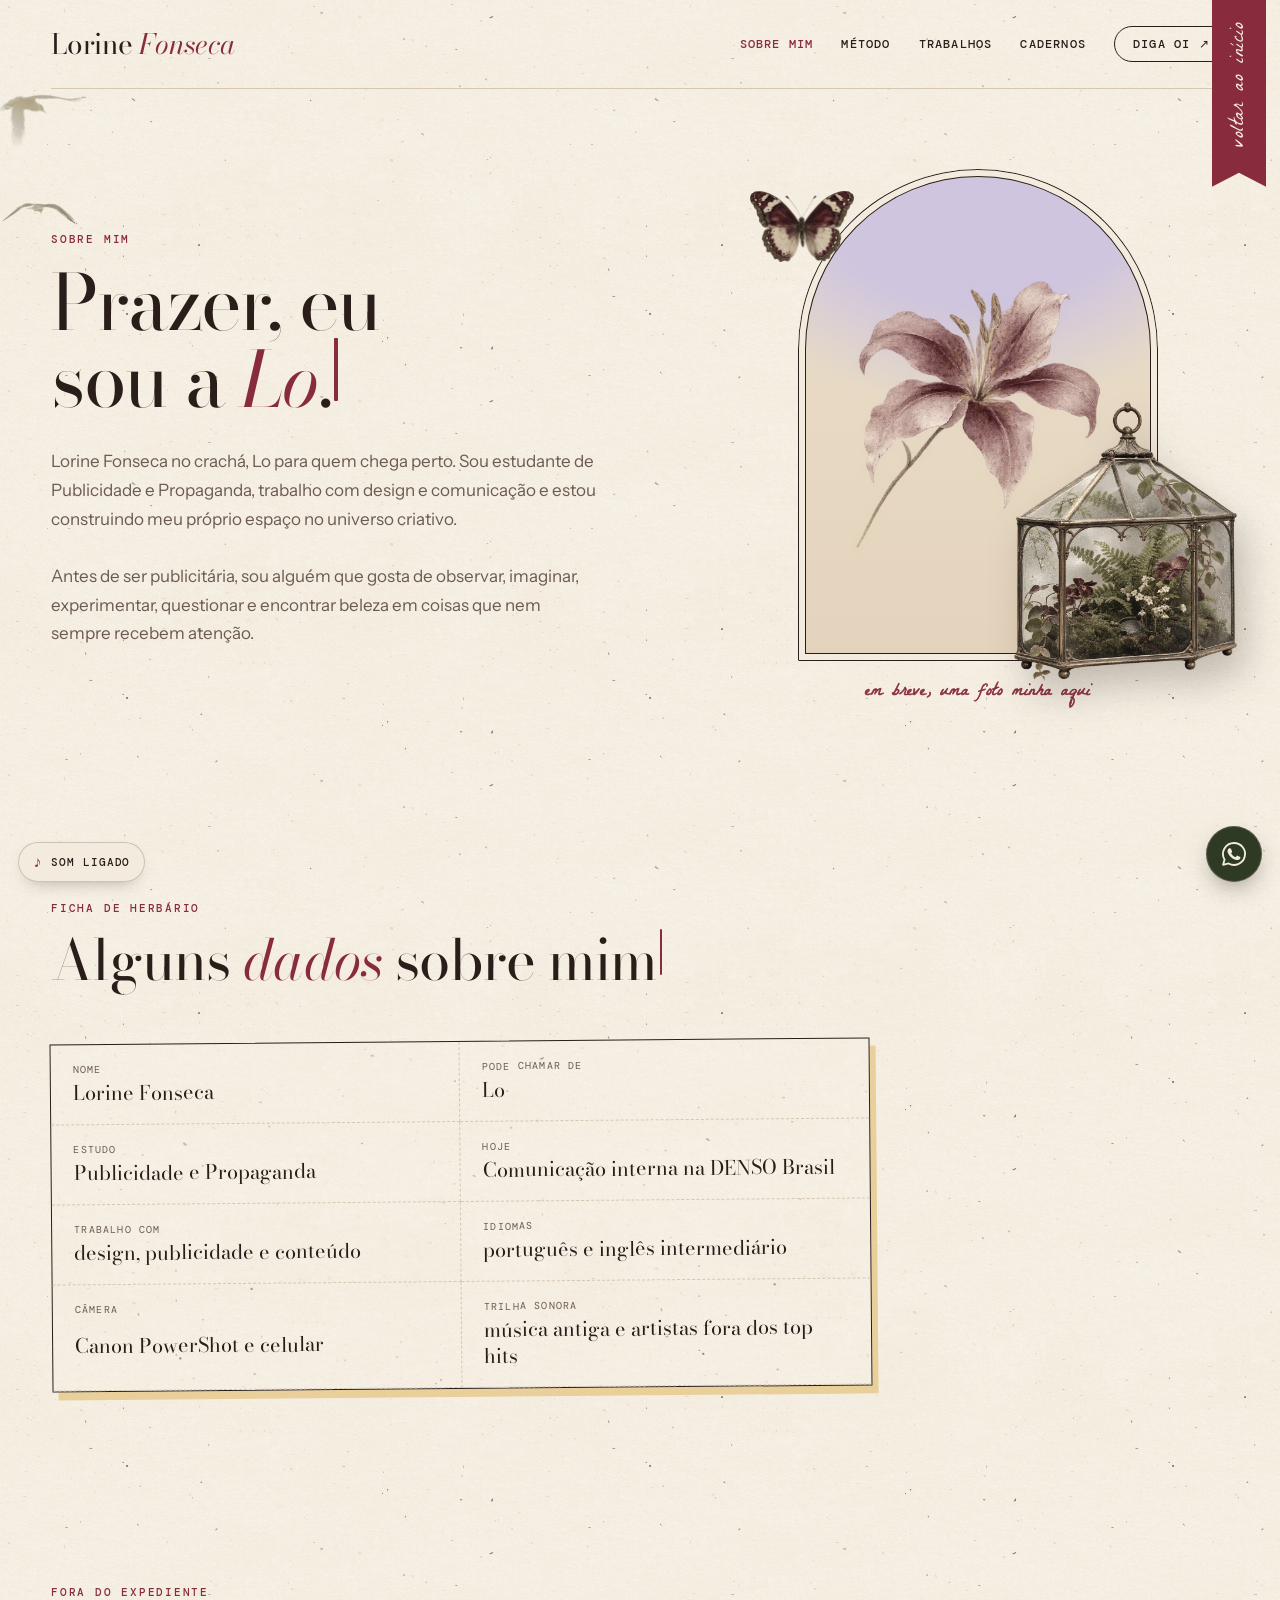
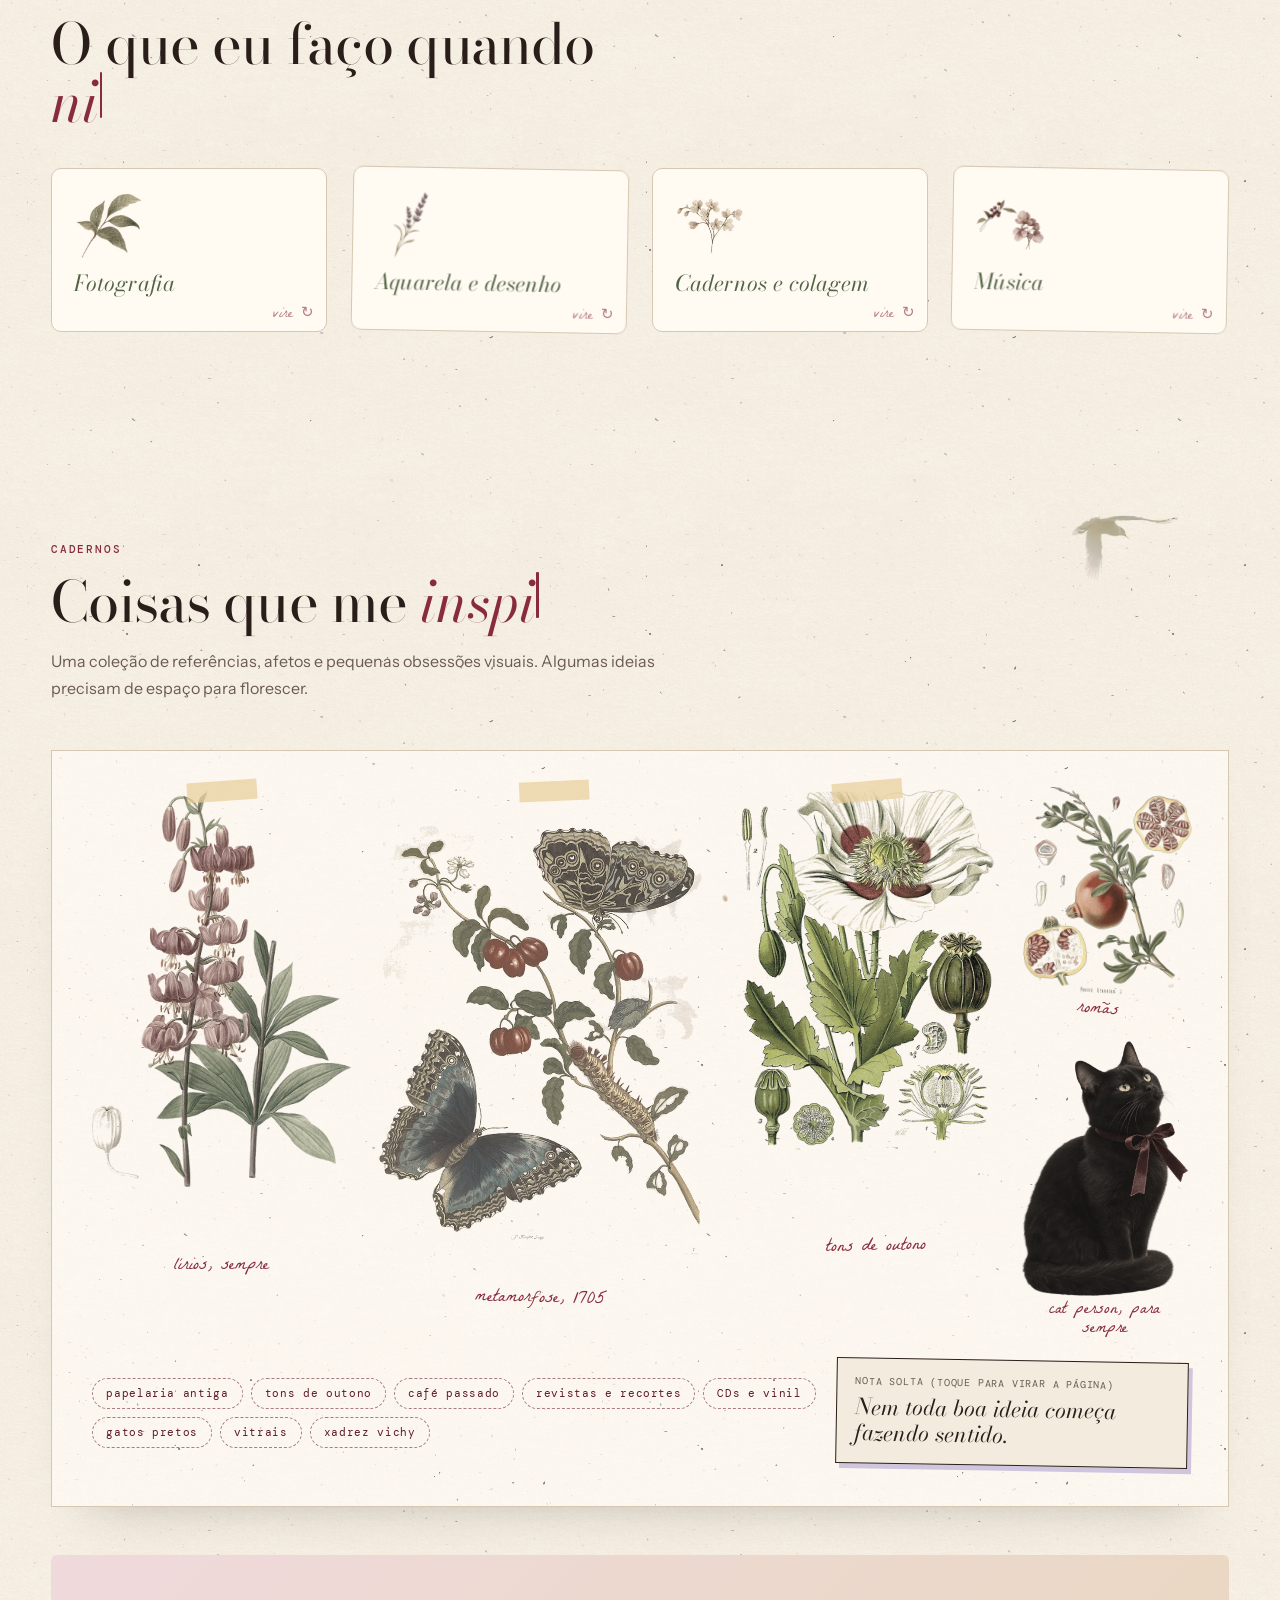
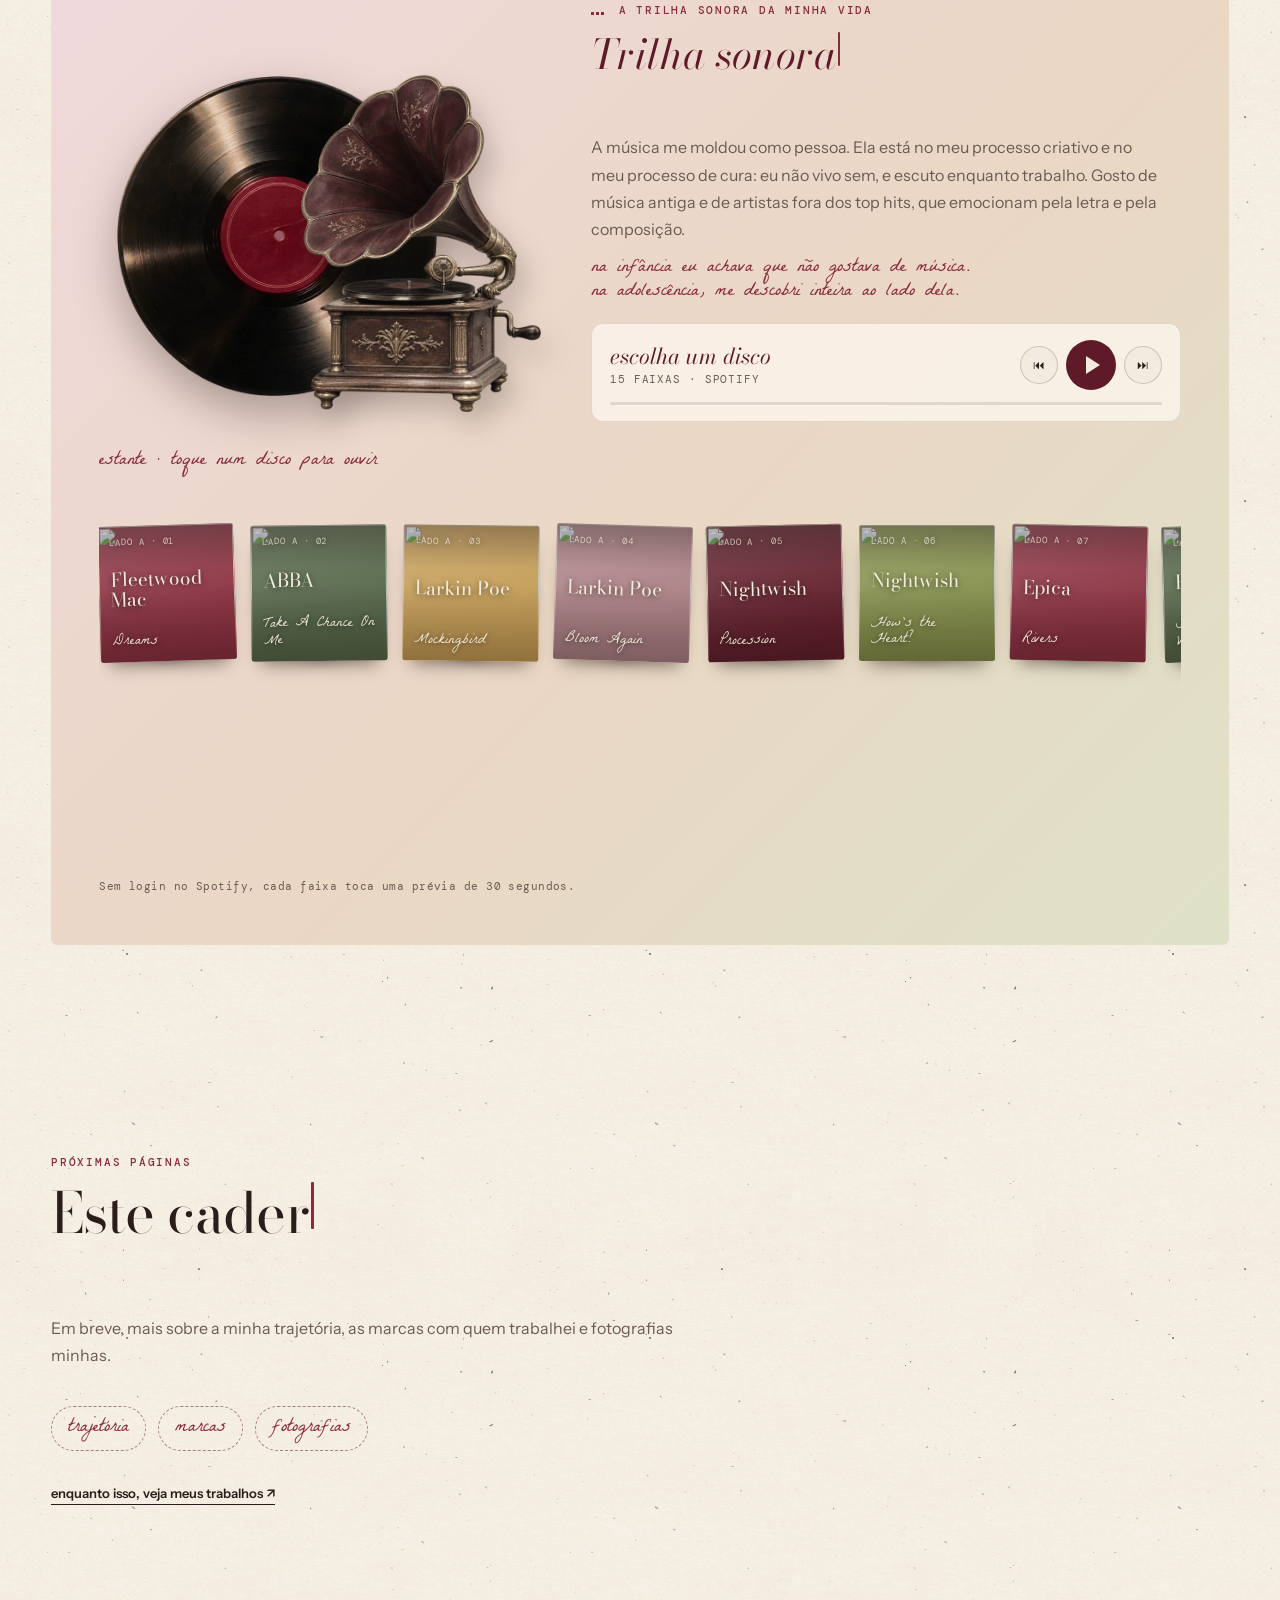
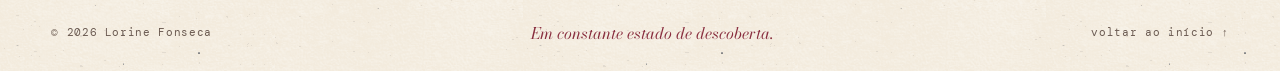
==== commit f34f9508: "Tema claro sempre, mesmo com o sistema no modo escuro Co-Authored-By: Claude Opus 5.5 <noreply@anthr" ====
--- a/sobre-mim.html
+++ b/sobre-mim.html
@@ -4,6 +4,8 @@
   <meta charset="utf-8">
   <meta name="viewport" content="width=device-width,initial-scale=1">
   <meta name="theme-color" content="#F3EBDD">
+  <meta name="color-scheme" content="only light">
+  <meta name="supported-color-schemes" content="light">
   <meta name="description" content="Sobre a Lo: quem é Lorine Fonseca, o que estuda, o que faz e o que a inspira.">
   <title>Sobre mim | Lorine Fonseca</title>
   <link rel="preconnect" href="https://fonts.googleapis.com">
--- a/styles.css
+++ b/styles.css
@@ -32,6 +32,9 @@
   --vivo: saturate(.95) sepia(0) brightness(1) contrast(1);
 }
 
+/* sempre tema claro, mesmo com o celular/sistema no modo escuro */
+:root { color-scheme: only light; }
+html, body { background-color: var(--papel); color: var(--tinta); forced-color-adjust: none; }
 *, *::before, *::after { box-sizing: border-box; }
 html { scroll-behavior: smooth; }
 body {
